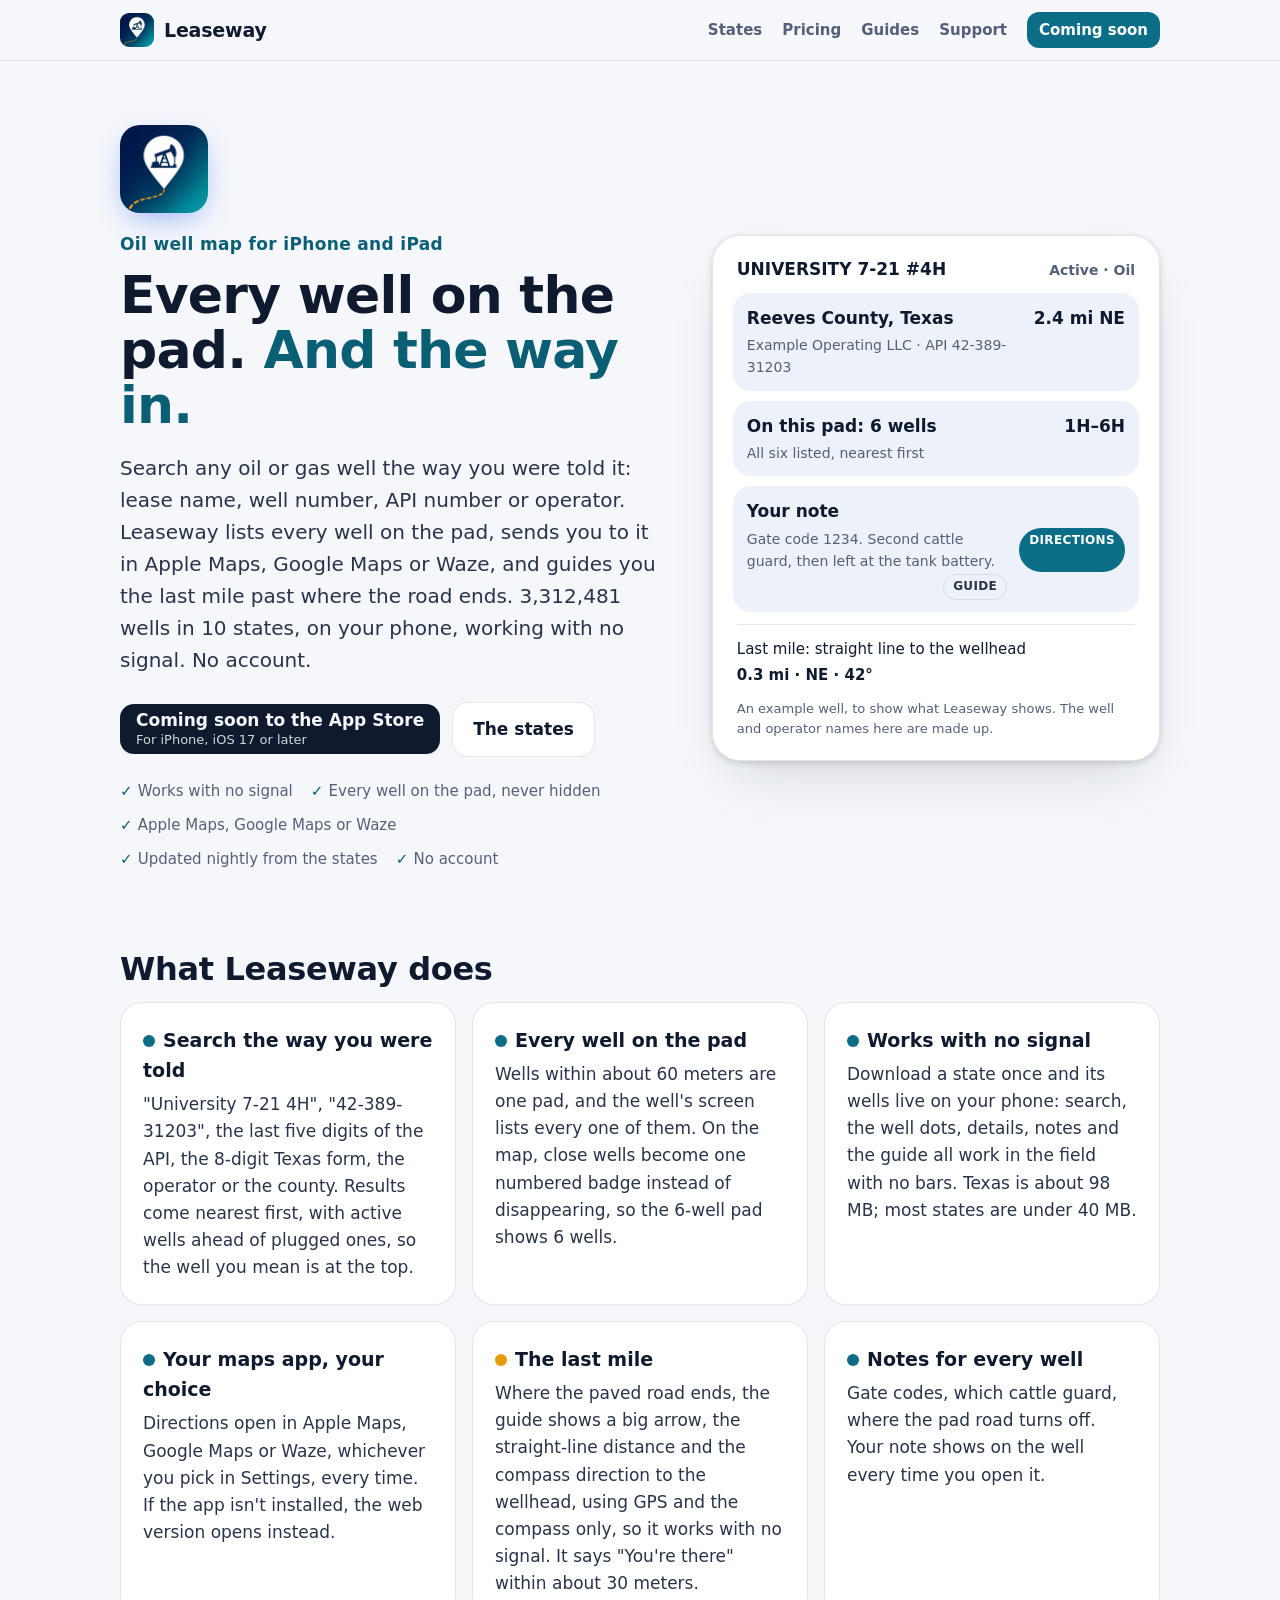
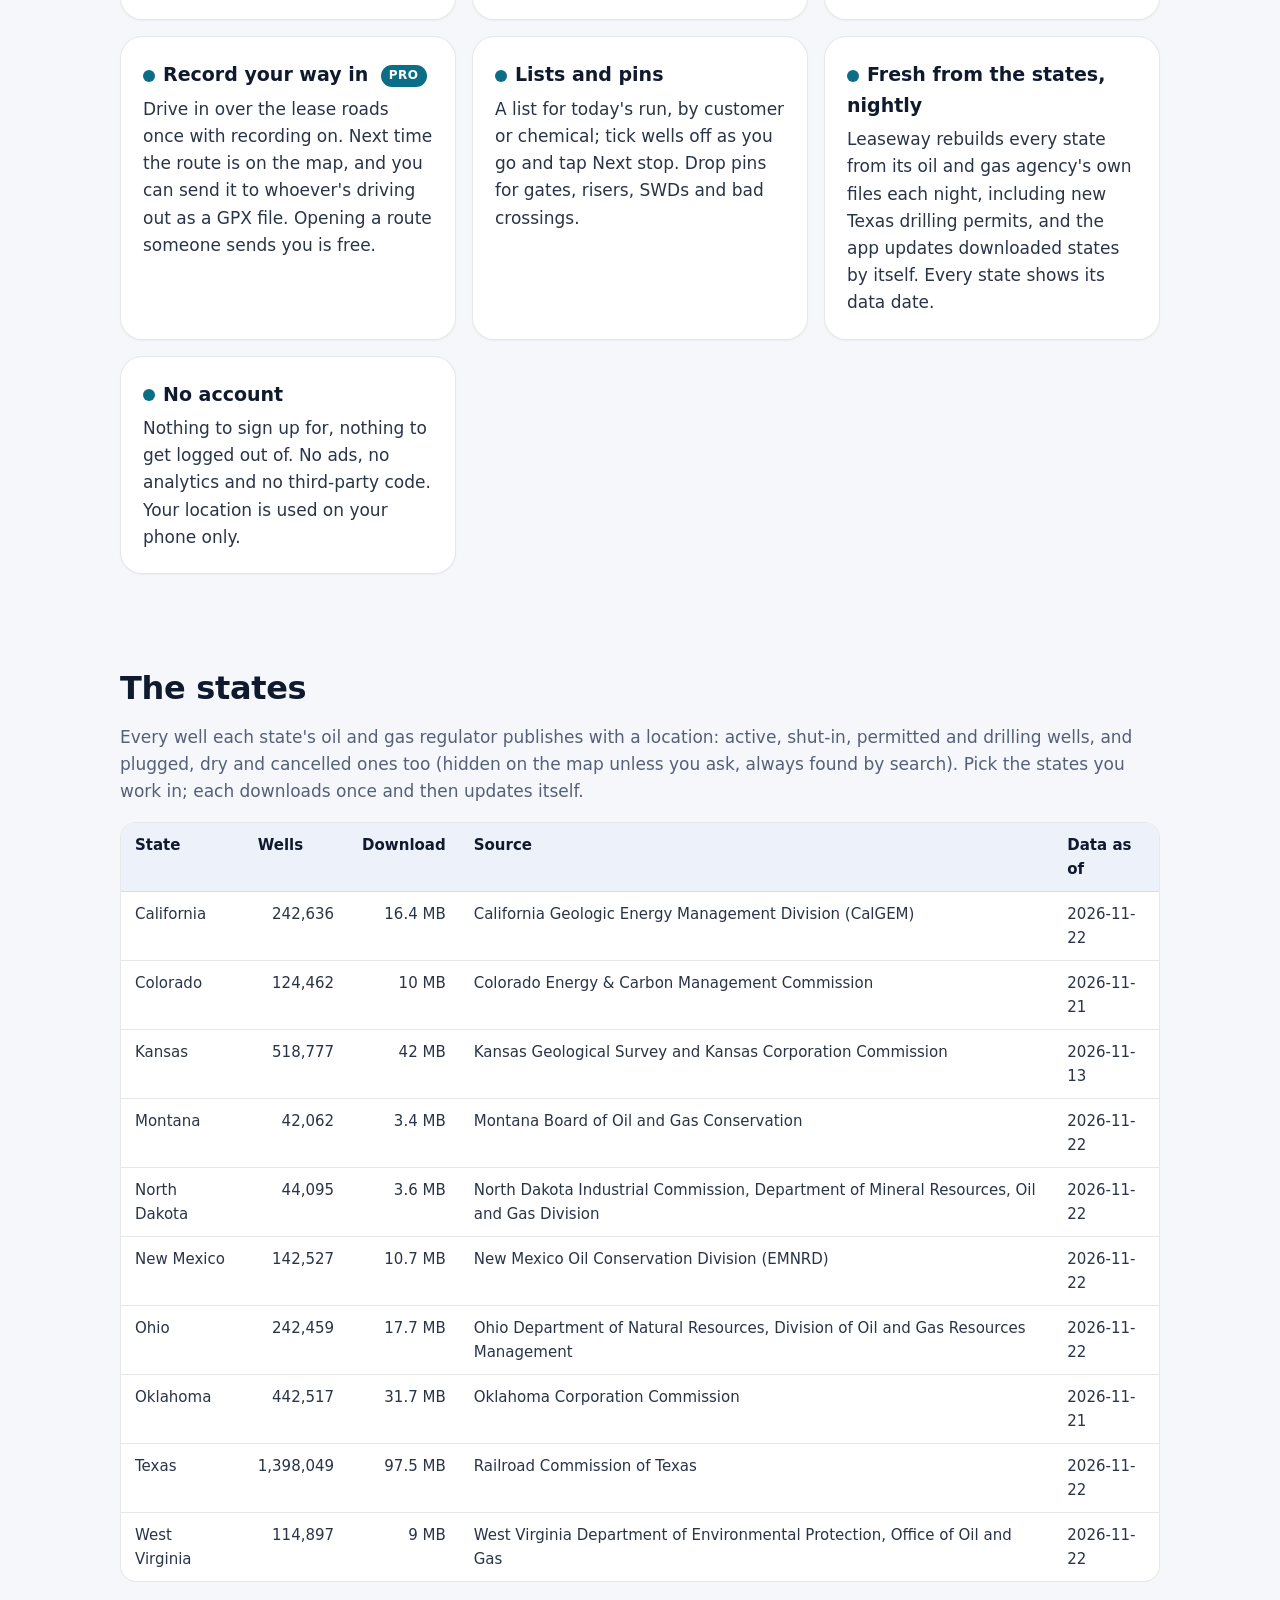
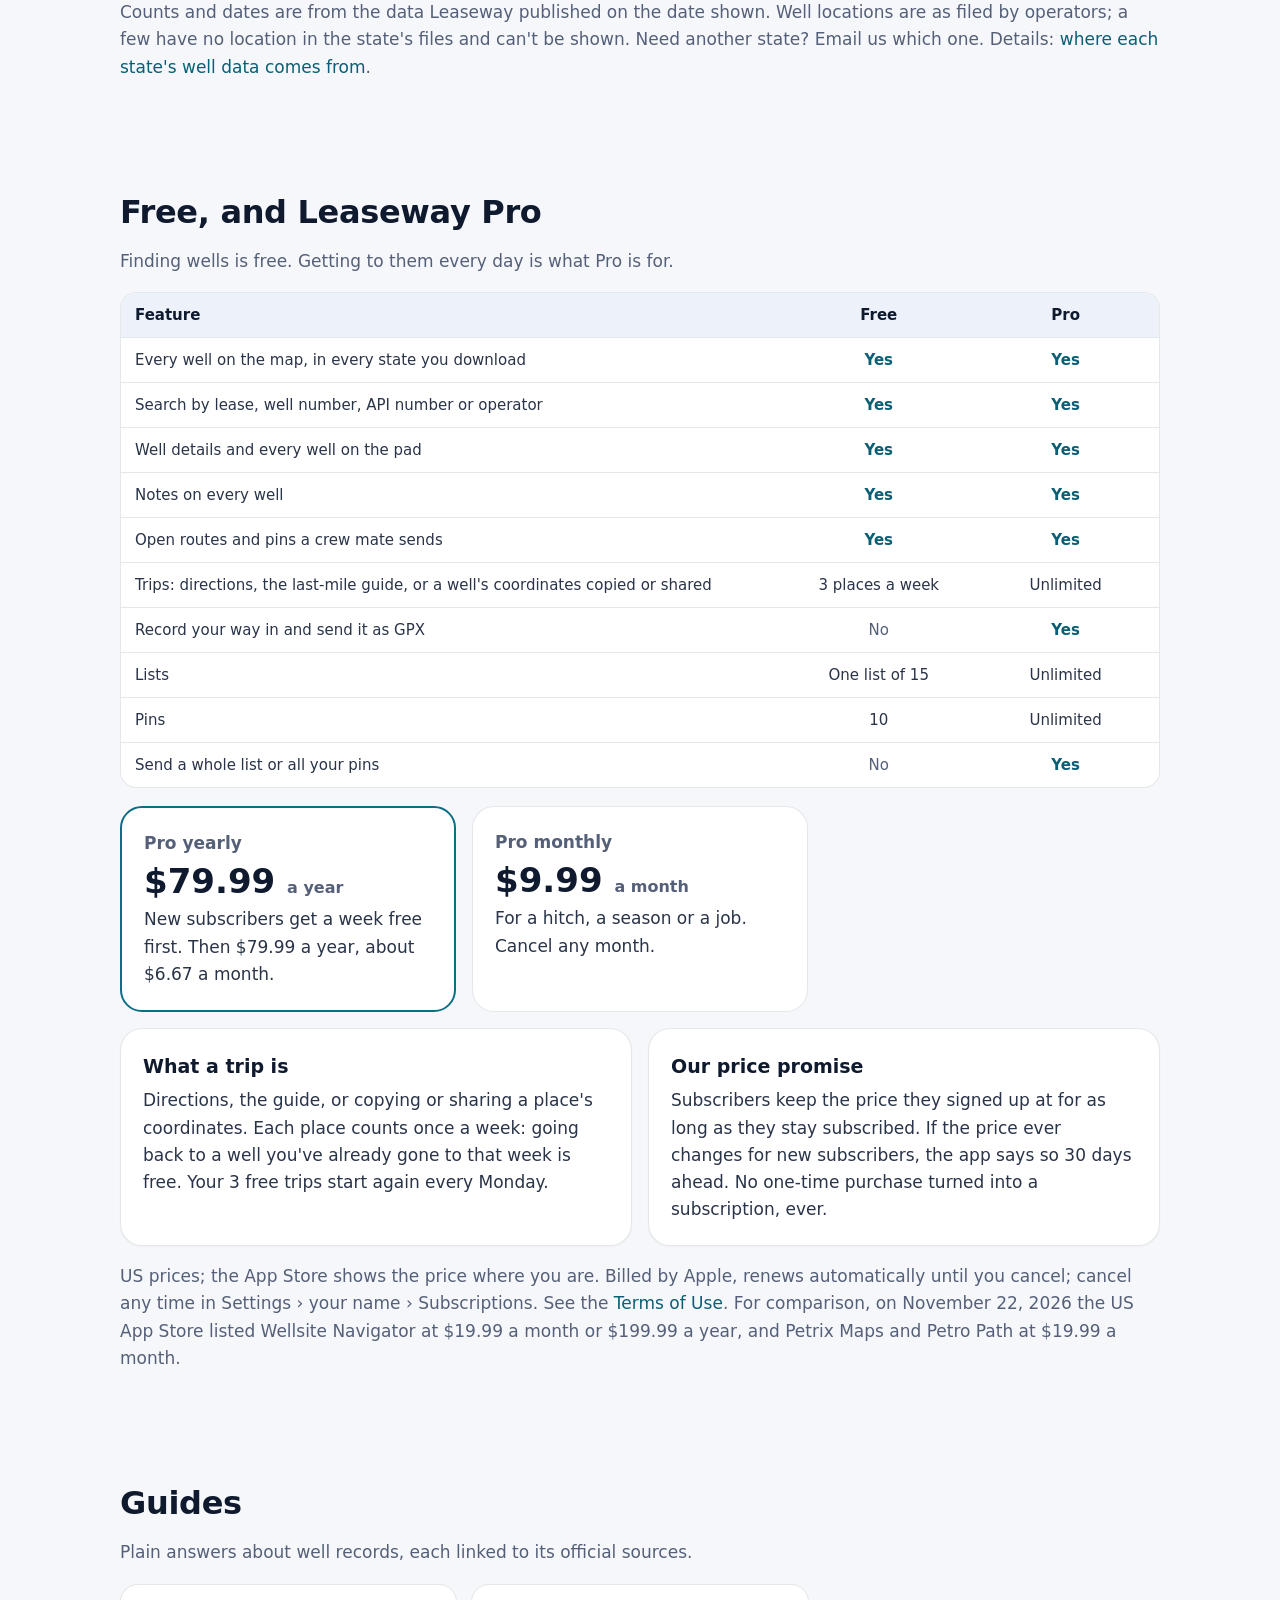
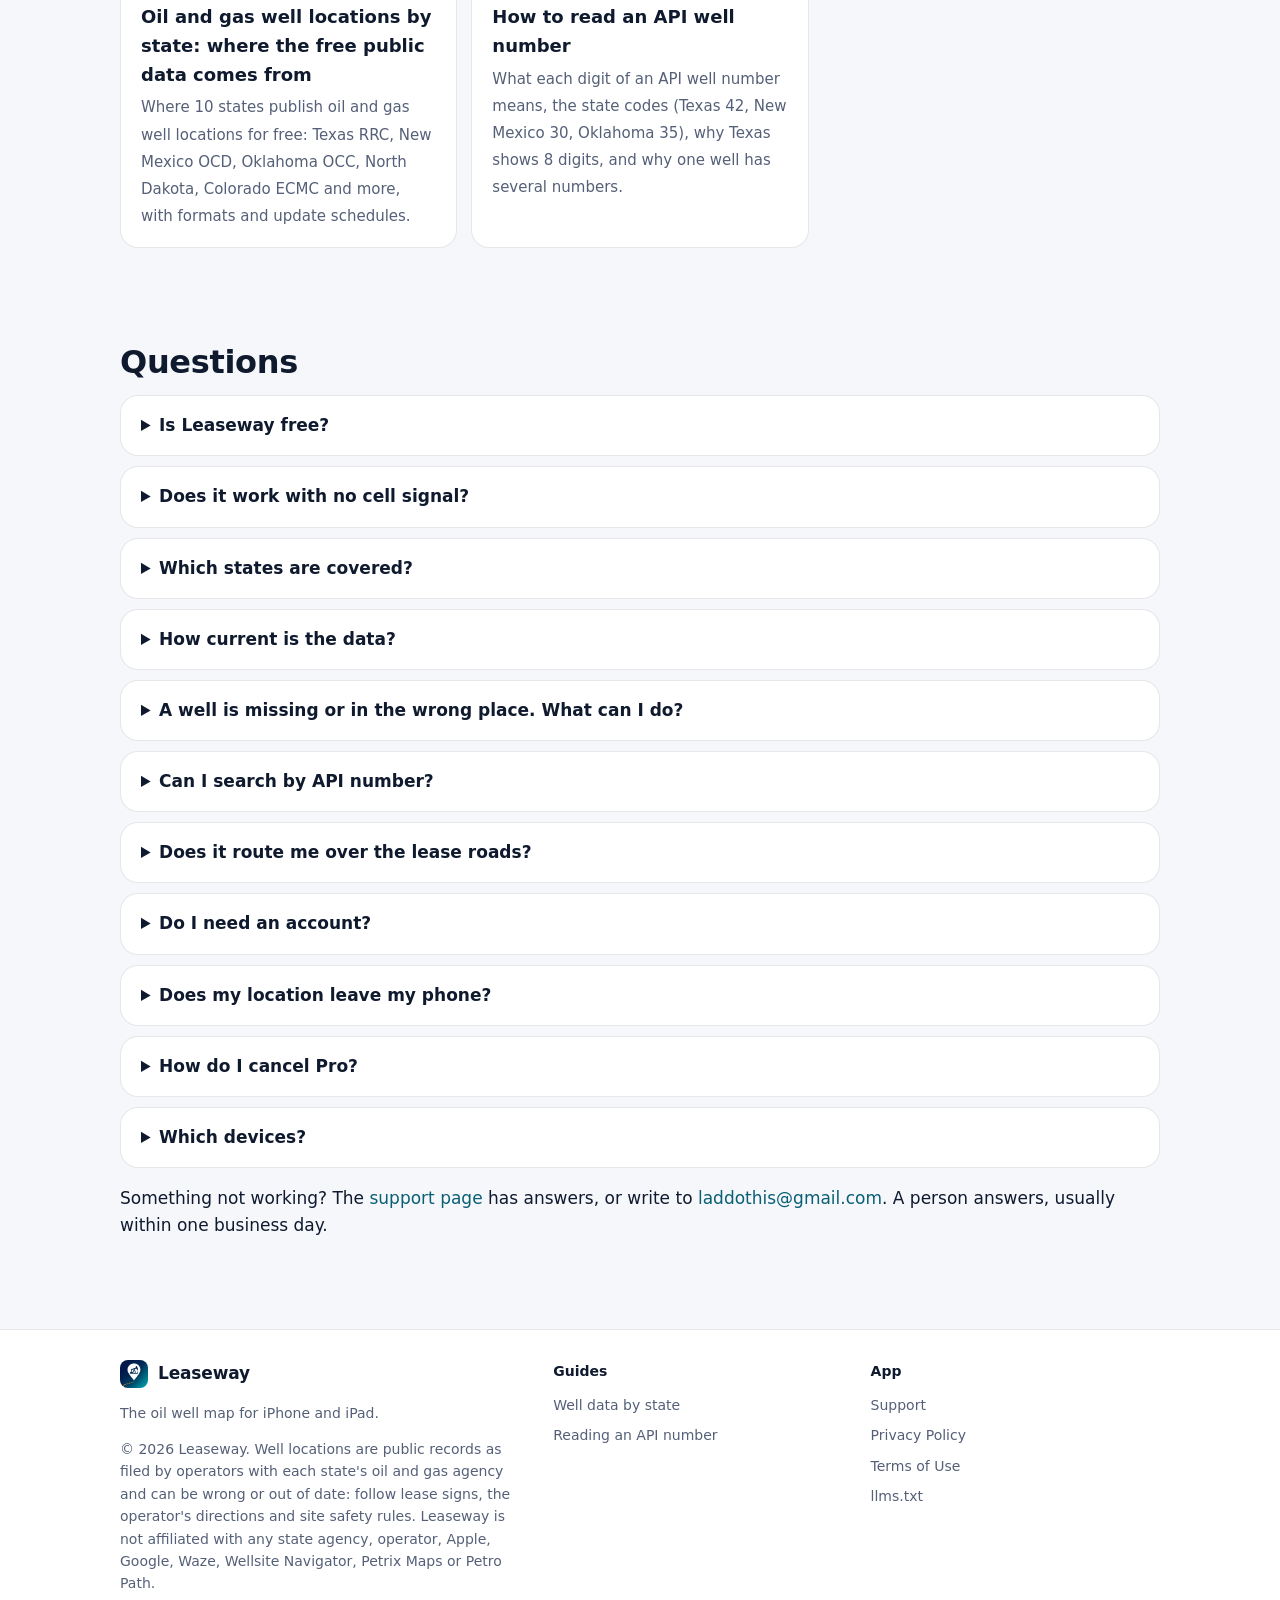
==== index.html @ 4768ac7c "Leaseway site: home, states table, pricing, support, privacy, terms, two sourced guides, search and " ====
<!doctype html>
<html lang="en">
<head>
<meta charset="utf-8">
<meta name="viewport" content="width=device-width, initial-scale=1">
<title>Leaseway: Oil Well Map for iPhone and iPad, Works Offline</title>
<meta name="description" content="Find any oil or gas well by lease name, API number or operator, see every well on the pad, and get there. 3.3 million wells in 10 states, offline. No account.">
<meta name="robots" content="index,follow,max-snippet:-1,max-image-preview:large">
<link rel="canonical" href="https://coderalert0.github.io/leaseway-site/">
<meta name="color-scheme" content="light dark">
<meta name="theme-color" content="#f5f7fb" media="(prefers-color-scheme: light)">
<meta name="theme-color" content="#0b1020" media="(prefers-color-scheme: dark)">
<meta property="og:type" content="website">
<meta property="og:site_name" content="Leaseway">
<meta property="og:title" content="Leaseway: Oil Well Map for iPhone and iPad, Works Offline">
<meta property="og:description" content="Find any oil or gas well by lease name, API number or operator, see every well on the pad, and get there. 3.3 million wells in 10 states, offline. No account.">
<meta property="og:url" content="https://coderalert0.github.io/leaseway-site/">
<meta property="og:image" content="https://coderalert0.github.io/leaseway-site/img/og.png">
<meta property="og:image:width" content="1200">
<meta property="og:image:height" content="630">
<meta property="og:image:alt" content="Leaseway, the oil well map for iPhone and iPad: every well on the pad, and the way in">
<meta name="twitter:card" content="summary_large_image">
<link rel="icon" type="image/png" sizes="32x32" href="favicon-32.png">
<link rel="apple-touch-icon" href="icon.png">
<link rel="stylesheet" href="style.css">
<link rel="alternate" type="text/plain" title="llms.txt" href="llms.txt">
<script type="application/ld+json">{"@context": "https://schema.org", "@type": "WebSite", "name": "Leaseway", "url": "https://coderalert0.github.io/leaseway-site/", "description": "Find any oil or gas well by lease name, API number or operator, see every well on the pad, and get there. 3.3 million wells in 10 states, offline. No account.", "publisher": {"@type": "Organization", "name": "Leaseway", "url": "https://coderalert0.github.io/leaseway-site/", "logo": "https://coderalert0.github.io/leaseway-site/img/icon-512.png"}, "inLanguage": "en-US"}</script>
<script type="application/ld+json">{"@context": "https://schema.org", "@type": "MobileApplication", "name": "Oil Well Map: Leaseway", "alternateName": "Leaseway", "url": "https://coderalert0.github.io/leaseway-site/", "operatingSystem": "iOS 17.0 or later", "applicationCategory": "TravelApplication", "applicationSubCategory": "Navigation", "description": "Leaseway is an oil well map for iPhone and iPad. Oilfield drivers, pumpers, hotshots, water haulers, service crews and landmen search any oil or gas well by lease name, well number, API number or operator, see every well on its pad, and get directions in Apple Maps, Google Maps or Waze, with a last-mile compass guide past where the road ends. Wells come from each state's oil and gas agency (10 states, 3.3 million wells) and are stored on the device, so search and the map work with no signal. No account.", "featureList": ["3,312,481 oil and gas wells in 10 states, from each state's regulator", "Search by lease name, well number, operator or API number (any form)", "Every well on the pad listed", "Works offline once a state is downloaded", "Directions in Apple Maps, Google Maps or Waze", "Last-mile compass guide to the wellhead", "Notes for every well (gate codes, turn-offs)", "Lists for the day's run", "Pins for gates, risers and bad crossings", "Nightly data updates", "Record your way in over lease roads and send it as GPX (Pro)", "Unlimited trips, lists and pins (Pro)"], "inLanguage": "en", "publisher": {"@type": "Organization", "name": "Leaseway", "url": "https://coderalert0.github.io/leaseway-site/", "logo": "https://coderalert0.github.io/leaseway-site/img/icon-512.png"}, "offers": [{"@type": "Offer", "name": "Leaseway (free: map, search, details, 3 trips a week)", "price": "0", "priceCurrency": "USD"}, {"@type": "Offer", "name": "Leaseway Pro, monthly", "price": "9.99", "priceCurrency": "USD"}, {"@type": "Offer", "name": "Leaseway Pro, yearly", "price": "79.99", "priceCurrency": "USD"}], "image": "https://coderalert0.github.io/leaseway-site/img/icon-512.png"}</script>
<script type="application/ld+json">{"@context": "https://schema.org", "@type": "FAQPage", "mainEntity": [{"@type": "Question", "name": "Is Leaseway free?", "acceptedAnswer": {"@type": "Answer", "text": "Yes, to find wells: every well on the map, search by lease, API number or operator, well details, every well on the pad, notes, one list and 10 pins, with no account. The free plan also includes 3 trips a week (directions, the guide, or a well's coordinates copied or shared). Leaseway Pro removes that limit and adds recorded routes, unlimited lists and pins, and sending whole lists, for $9.99 a month or $79.99 a year (a week free for new subscribers), in the US."}}, {"@type": "Question", "name": "Does it work with no cell signal?", "acceptedAnswer": {"@type": "Answer", "text": "Yes, for the wells: once a state is downloaded, search, the well dots, details, notes and the last-mile guide work with no signal, because GPS and the compass don't need one. Apple's street map and satellite imagery behind the dots need a connection unless iOS has them cached from earlier, and turn-by-turn directions are up to your maps app."}}, {"@type": "Question", "name": "Which states are covered?", "acceptedAnswer": {"@type": "Answer", "text": "Texas, New Mexico, Oklahoma, North Dakota, Colorado, Kansas, California, Ohio, Montana and West Virginia: 3,312,481 wells, each from that state's oil and gas regulator. The table above lists each state's source, size and data date."}}, {"@type": "Question", "name": "How current is the data?", "acceptedAnswer": {"@type": "Answer", "text": "Leaseway rebuilds each state from its agency's own files every night and the app updates the states you've downloaded by itself, on Wi-Fi unless you allow cellular. How current that is depends on the state: Texas's map layer is live, its new drilling permits come nightly and its well records twice a week; North Dakota, Colorado and Oklahoma publish daily or nightly files; New Mexico's is a live service. Each state's date is shown in the app."}}, {"@type": "Question", "name": "A well is missing or in the wrong place. What can I do?", "acceptedAnswer": {"@type": "Answer", "text": "Locations come from what operators filed with the state, so a new permit can lag a few days and an old well's location can be off. Use the operator's directions and the lease sign. Then email us the API number and what's wrong: we check it against the state's records, and if our copy is wrong we fix it."}}, {"@type": "Question", "name": "Can I search by API number?", "acceptedAnswer": {"@type": "Answer", "text": "Yes, in any form: 10, 12 or 14 digits, with or without dashes, without the state code (the 8-digit form Texas uses), or just the last five digits. See how to read an API well number."}}, {"@type": "Question", "name": "Does it route me over the lease roads?", "acceptedAnswer": {"@type": "Answer", "text": "Not turn by turn: no public map has every lease road. Your maps app gets you as close as public roads go, then the guide points you to the wellhead in a straight line. With Pro you can record your way in over the lease roads once, follow it next time, and send it to your crew."}}, {"@type": "Question", "name": "Do I need an account?", "acceptedAnswer": {"@type": "Answer", "text": "No. There's nothing to sign up for. Pro is tied to your Apple Account, and Restore Purchases brings it to your other iPhone or iPad."}}, {"@type": "Question", "name": "Does my location leave my phone?", "acceptedAnswer": {"@type": "Answer", "text": "No. Location is used on your phone for distances, the guide and recording routes. Leaseway has no analytics. The only thing the app downloads from our server is the state well files, and the server keeps no access logs. See the privacy policy."}}, {"@type": "Question", "name": "How do I cancel Pro?", "acceptedAnswer": {"@type": "Answer", "text": "Pro is billed by Apple. On your iPhone go to Settings › your name › Subscriptions › Leaseway and cancel at least 24 hours before the current period ends. Your notes, lists, pins and routes stay on your phone."}}, {"@type": "Question", "name": "Which devices?", "acceptedAnswer": {"@type": "Answer", "text": "iPhone and iPad with iOS 17 or later. On iPad, the well panel sits beside the map."}}]}</script>
</head>
<body>
<a class="skip" href="#main">Skip to content</a>
<header class="topbar">
  <div class="topbar-in">
    <a class="brand" href="./"><img src="icon.png" alt="" width="34" height="34"><span>Leaseway</span></a>
    <nav class="nav" aria-label="Site">
      <a class="hide-sm" href="./#states">States</a>
      <a class="hide-sm" href="./#pricing">Pricing</a>
      <a class="hide-sm" href="./#guides">Guides</a>
      <a href="support.html">Support</a>
      <a class="nav-cta" href="./#get">Coming soon</a>
    </nav>
  </div>
</header>
<main id="main">
<section class="hero">
  <div>
    <img class="hero-icon" src="icon.png" alt="Leaseway app icon" width="88" height="88">
    <span class="eyebrow">Oil well map for iPhone and iPad</span>
    <h1>Every well on the pad. <em>And the way in.</em></h1>
    <p class="lead">Search any oil or gas well the way you were told it: lease name, well number, API number or operator. Leaseway lists every well on the pad, sends you to it in Apple Maps, Google Maps or Waze, and guides you the last mile past where the road ends. 3,312,481 wells in 10 states, on your phone, working with no signal. No account.</p>
    <div class="actions" id="get">
      <span class="soon">Coming soon to the App Store<small>For iPhone, iOS 17 or later</small></span>
      <a class="btn btn-ghost" href="#states">The states</a>
    </div>
    <div class="facts"><span>Works with no signal</span><span>Every well on the pad, never hidden</span><span>Apple Maps, Google Maps or Waze</span><span>Updated nightly from the states</span><span>No account</span></div>
  </div>
  <figure class="logcard">
    <p class="day">UNIVERSITY 7-21 #4H <span>Active · Oil</span></p>
    <ol>
      <li><span class="t">Reeves County, Texas</span><span class="m">2.4 mi NE</span><span class="p">Example Operating LLC · API 42-389-31203</span></li>
      <li><span class="t">On this pad: 6 wells</span><span class="m">1H–6H</span><span class="p">All six listed, nearest first</span></li>
      <li><span class="t">Your note</span><span class="m"></span><span class="p">Gate code 1234. Second cattle guard, then left at the tank battery.</span><span class="tag biz">DIRECTIONS</span><span class="tag">GUIDE</span></li>
    </ol>
    <p class="sum"><span>Last mile: straight line to the wellhead</span><strong>0.3 mi · NE · 42°</strong></p>
    <figcaption>An example well, to show what Leaseway shows. The well and operator names here are made up.</figcaption>
  </figure>
</section>

<section class="wrap" id="how">
  <h2>What Leaseway does</h2>
  <div class="grid">
    <div class="card"><h3><span class="dot"></span>Search the way you were told</h3><p>"University 7-21 4H", "42-389-31203", the last five digits of the API, the 8-digit Texas form, the operator or the county. Results come nearest first, with active wells ahead of plugged ones, so the well you mean is at the top.</p></div>
    <div class="card"><h3><span class="dot"></span>Every well on the pad</h3><p>Wells within about 60 meters are one pad, and the well's screen lists every one of them. On the map, close wells become one numbered badge instead of disappearing, so the 6-well pad shows 6 wells.</p></div>
    <div class="card"><h3><span class="dot"></span>Works with no signal</h3><p>Download a state once and its wells live on your phone: search, the well dots, details, notes and the guide all work in the field with no bars. Texas is about 98 MB; most states are under 40 MB.</p></div>
    <div class="card"><h3><span class="dot"></span>Your maps app, your choice</h3><p>Directions open in Apple Maps, Google Maps or Waze, whichever you pick in Settings, every time. If the app isn't installed, the web version opens instead.</p></div>
    <div class="card"><h3><span class="dot amber"></span>The last mile</h3><p>Where the paved road ends, the guide shows a big arrow, the straight-line distance and the compass direction to the wellhead, using GPS and the compass only, so it works with no signal. It says "You're there" within about 30 meters.</p></div>
    <div class="card"><h3><span class="dot"></span>Notes for every well</h3><p>Gate codes, which cattle guard, where the pad road turns off. Your note shows on the well every time you open it.</p></div>
    <div class="card"><h3><span class="dot"></span>Record your way in <span class="pro">PRO</span></h3><p>Drive in over the lease roads once with recording on. Next time the route is on the map, and you can send it to whoever's driving out as a GPX file. Opening a route someone sends you is free.</p></div>
    <div class="card"><h3><span class="dot"></span>Lists and pins</h3><p>A list for today's run, by customer or chemical; tick wells off as you go and tap Next stop. Drop pins for gates, risers, SWDs and bad crossings.</p></div>
    <div class="card"><h3><span class="dot"></span>Fresh from the states, nightly</h3><p>Leaseway rebuilds every state from its oil and gas agency's own files each night, including new Texas drilling permits, and the app updates downloaded states by itself. Every state shows its data date.</p></div>
    <div class="card"><h3><span class="dot"></span>No account</h3><p>Nothing to sign up for, nothing to get logged out of. No ads, no analytics and no third-party code. Your location is used on your phone only.</p></div>
  </div>
</section>

<section class="wrap" id="states">
  <h2>The states</h2>
  <p class="muted">Every well each state's oil and gas regulator publishes with a location: active, shut-in, permitted and drilling wells, and plugged, dry and cancelled ones too (hidden on the map unless you ask, always found by search). Pick the states you work in; each downloads once and then updates itself.</p>
  <div class="table-wrap"><table><thead><tr><th scope="col">State</th><th scope="col">Wells</th><th scope="col">Download</th><th scope="col">Source</th><th scope="col">Data as of</th></tr></thead><tbody><tr><td>California</td><td class="num">242,636</td><td class="num">16.4 MB</td><td>California Geologic Energy Management Division (CalGEM)</td><td>2026-11-22</td></tr><tr><td>Colorado</td><td class="num">124,462</td><td class="num">10 MB</td><td>Colorado Energy &amp; Carbon Management Commission</td><td>2026-11-21</td></tr><tr><td>Kansas</td><td class="num">518,777</td><td class="num">42 MB</td><td>Kansas Geological Survey and Kansas Corporation Commission</td><td>2026-11-13</td></tr><tr><td>Montana</td><td class="num">42,062</td><td class="num">3.4 MB</td><td>Montana Board of Oil and Gas Conservation</td><td>2026-11-22</td></tr><tr><td>North Dakota</td><td class="num">44,095</td><td class="num">3.6 MB</td><td>North Dakota Industrial Commission, Department of Mineral Resources, Oil and Gas Division</td><td>2026-11-22</td></tr><tr><td>New Mexico</td><td class="num">142,527</td><td class="num">10.7 MB</td><td>New Mexico Oil Conservation Division (EMNRD)</td><td>2026-11-22</td></tr><tr><td>Ohio</td><td class="num">242,459</td><td class="num">17.7 MB</td><td>Ohio Department of Natural Resources, Division of Oil and Gas Resources Management</td><td>2026-11-22</td></tr><tr><td>Oklahoma</td><td class="num">442,517</td><td class="num">31.7 MB</td><td>Oklahoma Corporation Commission</td><td>2026-11-21</td></tr><tr><td>Texas</td><td class="num">1,398,049</td><td class="num">97.5 MB</td><td>Railroad Commission of Texas</td><td>2026-11-22</td></tr><tr><td>West Virginia</td><td class="num">114,897</td><td class="num">9 MB</td><td>West Virginia Department of Environmental Protection, Office of Oil and Gas</td><td>2026-11-22</td></tr></tbody></table></div>
  <p class="muted">Counts and dates are from the data Leaseway published on the date shown. Well locations are as filed by operators; a few have no location in the state's files and can't be shown. Need another state? Email us which one. Details: <a href="oil-gas-well-data-by-state.html">where each state's well data comes from</a>.</p>
</section>

<section class="wrap" id="pricing">
  <h2>Free, and Leaseway Pro</h2>
  <p class="muted">Finding wells is free. Getting to them every day is what Pro is for.</p>
  <div class="table-wrap">
    <table class="compare">
      <thead><tr><th scope="col">Feature</th><th scope="col">Free</th><th scope="col">Pro</th></tr></thead>
      <tbody>
        <tr><td>Every well on the map, in every state you download</td><td class="yes">Yes</td><td class="yes">Yes</td></tr>
        <tr><td>Search by lease, well number, API number or operator</td><td class="yes">Yes</td><td class="yes">Yes</td></tr>
        <tr><td>Well details and every well on the pad</td><td class="yes">Yes</td><td class="yes">Yes</td></tr>
        <tr><td>Notes on every well</td><td class="yes">Yes</td><td class="yes">Yes</td></tr>
        <tr><td>Open routes and pins a crew mate sends</td><td class="yes">Yes</td><td class="yes">Yes</td></tr>
        <tr><td>Trips: directions, the last-mile guide, or a well's coordinates copied or shared</td><td>3 places a week</td><td>Unlimited</td></tr>
        <tr><td>Record your way in and send it as GPX</td><td class="no">No</td><td class="yes">Yes</td></tr>
        <tr><td>Lists</td><td>One list of 15</td><td>Unlimited</td></tr>
        <tr><td>Pins</td><td>10</td><td>Unlimited</td></tr>
        <tr><td>Send a whole list or all your pins</td><td class="no">No</td><td class="yes">Yes</td></tr>
      </tbody>
    </table>
  </div>
  <div class="prices">
    <div class="price main"><h3>Pro yearly</h3><p class="amount">$79.99 <span>a year</span></p><p>New subscribers get a week free first. Then $79.99 a year, about $6.67 a month.</p></div>
    <div class="price"><h3>Pro monthly</h3><p class="amount">$9.99 <span>a month</span></p><p>For a hitch, a season or a job. Cancel any month.</p></div>
  </div>
  <div class="two">
    <div class="card"><h3>What a trip is</h3><p>Directions, the guide, or copying or sharing a place's coordinates. Each place counts once a week: going back to a well you've already gone to that week is free. Your 3 free trips start again every Monday.</p></div>
    <div class="card"><h3>Our price promise</h3><p>Subscribers keep the price they signed up at for as long as they stay subscribed. If the price ever changes for new subscribers, the app says so 30 days ahead. No one-time purchase turned into a subscription, ever.</p></div>
  </div>
  <p class="muted">US prices; the App Store shows the price where you are. Billed by Apple, renews automatically until you cancel; cancel any time in Settings › your name › Subscriptions. See the <a href="terms.html">Terms of Use</a>. For comparison, on November 22, 2026 the US App Store listed Wellsite Navigator at $19.99 a month or $199.99 a year, and Petrix Maps and Petro Path at $19.99 a month.</p>
</section>

<section class="wrap" id="guides">
  <h2>Guides</h2>
  <p class="muted">Plain answers about well records, each linked to its official sources.</p>
  <ul class="guides"><li><a href="oil-gas-well-data-by-state.html"><strong>Oil and gas well locations by state: where the free public data comes from</strong><span>Where 10 states publish oil and gas well locations for free: Texas RRC, New Mexico OCD, Oklahoma OCC, North Dakota, Colorado ECMC and more, with formats and update schedules.</span></a></li><li><a href="how-to-read-an-api-well-number.html"><strong>How to read an API well number</strong><span>What each digit of an API well number means, the state codes (Texas 42, New Mexico 30, Oklahoma 35), why Texas shows 8 digits, and why one well has several numbers.</span></a></li></ul>
</section>

<section class="wrap" id="faq">
  <h2>Questions</h2>
  <details><summary>Is Leaseway free?</summary><p>Yes, to find wells: every well on the map, search by lease, API number or operator, well details, every well on the pad, notes, one list and 10 pins, with no account. The free plan also includes 3 trips a week (directions, the guide, or a well's coordinates copied or shared). Leaseway Pro removes that limit and adds recorded routes, unlimited lists and pins, and sending whole lists, for $9.99 a month or $79.99 a year (a week free for new subscribers), in the US.</p></details>
  <details><summary>Does it work with no cell signal?</summary><p>Yes, for the wells: once a state is downloaded, search, the well dots, details, notes and the last-mile guide work with no signal, because GPS and the compass don't need one. Apple's street map and satellite imagery behind the dots need a connection unless iOS has them cached from earlier, and turn-by-turn directions are up to your maps app.</p></details>
  <details><summary>Which states are covered?</summary><p>Texas, New Mexico, Oklahoma, North Dakota, Colorado, Kansas, California, Ohio, Montana and West Virginia: 3,312,481 wells, each from that state's oil and gas regulator. The table above lists each state's source, size and data date.</p></details>
  <details><summary>How current is the data?</summary><p>Leaseway rebuilds each state from its agency's own files every night and the app updates the states you've downloaded by itself, on Wi-Fi unless you allow cellular. How current that is depends on the state: Texas's map layer is live, its new drilling permits come nightly and its well records twice a week; North Dakota, Colorado and Oklahoma publish daily or nightly files; New Mexico's is a live service. Each state's date is shown in the app.</p></details>
  <details><summary>A well is missing or in the wrong place. What can I do?</summary><p>Locations come from what operators filed with the state, so a new permit can lag a few days and an old well's location can be off. Use the operator's directions and the lease sign. Then email us the API number and what's wrong: we check it against the state's records, and if our copy is wrong we fix it.</p></details>
  <details><summary>Can I search by API number?</summary><p>Yes, in any form: 10, 12 or 14 digits, with or without dashes, without the state code (the 8-digit form Texas uses), or just the last five digits. See <a href="how-to-read-an-api-well-number.html">how to read an API well number</a>.</p></details>
  <details><summary>Does it route me over the lease roads?</summary><p>Not turn by turn: no public map has every lease road. Your maps app gets you as close as public roads go, then the guide points you to the wellhead in a straight line. With Pro you can record your way in over the lease roads once, follow it next time, and send it to your crew.</p></details>
  <details><summary>Do I need an account?</summary><p>No. There's nothing to sign up for. Pro is tied to your Apple Account, and Restore Purchases brings it to your other iPhone or iPad.</p></details>
  <details><summary>Does my location leave my phone?</summary><p>No. Location is used on your phone for distances, the guide and recording routes. Leaseway has no analytics. The only thing the app downloads from our server is the state well files, and the server keeps no access logs. See the <a href="privacy.html">privacy policy</a>.</p></details>
  <details><summary>How do I cancel Pro?</summary><p>Pro is billed by Apple. On your iPhone go to Settings › your name › Subscriptions › Leaseway and cancel at least 24 hours before the current period ends. Your notes, lists, pins and routes stay on your phone.</p></details>
  <details><summary>Which devices?</summary><p>iPhone and iPad with iOS 17 or later. On iPad, the well panel sits beside the map.</p></details>
  <p>Something not working? The <a href="support.html">support page</a> has answers, or write to <span class="email">laddothis at gmail dot com</span>. A person answers, usually within one business day.</p>
</section>

</main>
<footer>
  <div class="in">
    <div class="foot-about">
      <a class="brand" href="./"><img src="icon.png" alt="" width="28" height="28"><span>Leaseway</span></a>
      <p>The oil well map for iPhone and iPad.</p>
      <p>© 2026 Leaseway. Well locations are public records as filed by operators with each state's oil and gas agency and can be wrong or out of date: follow lease signs, the operator's directions and site safety rules. Leaseway is not affiliated with any state agency, operator, Apple, Google, Waze, Wellsite Navigator, Petrix Maps or Petro Path.</p>
    </div>
    <nav aria-label="Guides"><p class="foot-title">Guides</p><a href="oil-gas-well-data-by-state.html">Well data by state</a><a href="how-to-read-an-api-well-number.html">Reading an API number</a></nav>
    <nav aria-label="App"><p class="foot-title">App</p><a href="support.html">Support</a><a href="privacy.html">Privacy Policy</a><a href="terms.html">Terms of Use</a><a href="llms.txt">llms.txt</a></nav>
  </div>
</footer>
<script src="site.js"></script>
</body>
</html>
---- style.css ----
/* Leaseway's site: cool paper, the icon's navy-to-teal (#0B6E86) and the route's amber, in light and dark. Layout from
   Milebird's and Mapsheet's sites. Colors live in the tokens below; dark mode only redefines the tokens. */
:root { color-scheme:light dark;
        --bg:#f5f7fb; --surface:#ffffff; --raised:#edf1f9; --line:rgba(16,24,40,.10); --text:#0f1a2e; --body:#2a3448;
        --muted:#556078; --accent:#0b6e86; --on-accent:#ffffff; --ink:#0a5f75; --amber:#e89a0c; --amber-ink:#7a4a00;
        --amber-bg:#fff6df; --amber-line:rgba(232,154,12,.45); --answer-bg:#e6f4f6; --answer-line:rgba(11,110,134,.25);
        --topbar:rgba(245,247,251,.9); --shadow:rgba(16,24,40,.16); --radius:22px; }
@media (prefers-color-scheme: dark) {
  :root { --bg:#0b1020; --surface:#131a2d; --raised:#1a2338; --line:rgba(255,255,255,.11); --text:#eef2fb; --body:#c9d2e6;
          --muted:#9aa6c0; --accent:#3cc4c0; --on-accent:#041a20; --ink:#7fdad6; --amber:#f2b23a; --amber-ink:#f5c463;
          --amber-bg:#262012; --amber-line:rgba(242,178,58,.38); --answer-bg:#0f2a30; --answer-line:rgba(127,218,214,.3);
          --topbar:rgba(11,16,32,.88); --shadow:rgba(0,0,0,.5); }
}
* { box-sizing:border-box; }
html { scroll-behavior:smooth; }
@media (prefers-reduced-motion: reduce) { html { scroll-behavior:auto; } }
body { margin:0; background:var(--bg); color:var(--text); font:17px/1.6 -apple-system, BlinkMacSystemFont, "SF Pro Text", "Segoe UI", system-ui, sans-serif; }
img { max-width:100%; height:auto; }
a { color:var(--ink); text-decoration:none; }
a:hover { text-decoration:underline; }
a:focus-visible, summary:focus-visible, button:focus-visible { outline:3px solid var(--accent); outline-offset:3px; border-radius:6px; }
.skip { position:absolute; left:-999px; } .skip:focus { left:16px; top:12px; z-index:10; background:var(--accent); color:var(--on-accent); padding:8px 12px; border-radius:10px; }
.topbar { position:sticky; top:0; z-index:5; background:var(--topbar); backdrop-filter:blur(14px); -webkit-backdrop-filter:blur(14px); border-bottom:1px solid var(--line); }
.topbar-in { max-width:1080px; margin:0 auto; padding:12px 20px; display:flex; align-items:center; justify-content:space-between; gap:16px; }
.brand { display:flex; flex-shrink:0; align-items:center; gap:10px; color:var(--text); font-weight:800; font-size:19px; letter-spacing:-.01em; }
.brand:hover { text-decoration:none; }
.brand img { width:34px; height:34px; border-radius:9px; }
.nav { display:flex; gap:20px; flex-wrap:wrap; align-items:center; justify-content:flex-end; } .nav a { color:var(--muted); font-weight:600; font-size:15px; } .nav a[aria-current] { color:var(--text); }
.nav-cta { background:var(--accent); color:var(--on-accent) !important; padding:6px 12px; border-radius:12px; }
.nav-cta:hover { text-decoration:none; filter:brightness(1.05); }
.hero { max-width:1080px; margin:0 auto; padding:64px 20px 32px; display:grid; grid-template-columns:1.1fr .9fr; gap:44px; align-items:center; }
.eyebrow { color:var(--ink); font-weight:700; letter-spacing:.02em; }
.hero-icon { display:block; width:88px; height:88px; border-radius:20px; margin:0 0 18px; box-shadow:0 10px 30px -8px rgba(21,80,230,.45); }
h1 { font:800 52px/1.06 ui-rounded, -apple-system, system-ui, sans-serif; margin:10px 0 18px; letter-spacing:-.015em; }
h1 em { font-style:normal; color:var(--ink); }
h2 { font:800 32px/1.15 ui-rounded, -apple-system, system-ui, sans-serif; margin:0 0 14px; letter-spacing:-.01em; }
h3 { font-size:19px; margin:0 0 6px; }
.lead { font-size:20px; color:var(--body); margin:0 0 26px; }
.actions { display:flex; gap:12px; flex-wrap:wrap; align-items:center; }
.btn { display:inline-flex; align-items:center; gap:8px; padding:13px 20px; border-radius:16px; font-weight:700; }
.btn-primary { background:var(--accent); color:var(--on-accent); } .btn-ghost { background:var(--surface); color:var(--text); border:1px solid var(--line); }
.btn:hover { text-decoration:none; filter:brightness(1.04); }
.badge { display:inline-flex; align-items:center; } .badge img { display:block; height:50px; width:auto; }
.soon { display:inline-flex; flex-direction:column; justify-content:center; min-height:50px; padding:6px 16px; border-radius:14px; background:var(--text); color:var(--bg); font-weight:700; line-height:1.25; }
.soon small { font-weight:500; font-size:13px; opacity:.85; }
.facts { display:flex; gap:10px 18px; flex-wrap:wrap; margin-top:22px; color:var(--muted); font-size:15px; }
.facts span::before { content:"✓ "; color:var(--ink); font-weight:800; }
.pro { display:inline-block; margin-left:6px; padding:1px 8px; border-radius:99px; background:var(--accent); color:var(--on-accent); font-size:12px; font-weight:800; letter-spacing:.04em; vertical-align:middle; }

/* The example log in the hero: real HTML text, not a picture. */
.logcard { margin:0; background:var(--surface); border:1px solid var(--line); border-radius:28px; padding:20px; box-shadow:0 2px 6px var(--shadow), 0 26px 60px -20px var(--shadow); }
.logcard .day { display:flex; justify-content:space-between; align-items:baseline; font-weight:800; margin:0 4px 10px; }
.logcard .day span { color:var(--muted); font-weight:600; font-size:14px; }
.logcard ol { list-style:none; margin:0; padding:0; display:grid; gap:10px; }
.logcard li { background:var(--raised); border-radius:18px; padding:12px 14px; display:grid; grid-template-columns:1fr auto; gap:2px 12px; }
.logcard .t { font-weight:700; font-variant-numeric:tabular-nums; }
.logcard .m { font-weight:800; font-variant-numeric:tabular-nums; text-align:right; }
.logcard .p { color:var(--muted); font-size:14px; }
.logcard .tag { justify-self:end; font-size:12px; font-weight:800; letter-spacing:.03em; padding:2px 9px; border-radius:99px; border:1px solid var(--line); color:var(--body); }
.logcard .tag.biz { background:var(--accent); color:var(--on-accent); border-color:transparent; }
.logcard .choose { grid-column:1 / -1; display:flex; gap:8px; margin-top:6px; }
.logcard .choose span { flex:1; text-align:center; font-size:14px; font-weight:700; padding:6px 0; border-radius:12px; background:var(--surface); border:1px solid var(--line); color:var(--text); }
.logcard .irs { margin:12px 4px 0; font:13px/1.5 ui-monospace, "SF Mono", Menlo, monospace; color:var(--body); }
.logcard figcaption { margin:12px 4px 0; color:var(--muted); font-size:13px; }
.logcard .sum { display:flex; flex-wrap:wrap; gap:2px 12px; justify-content:space-between; margin:12px 4px 0; padding-top:12px; border-top:1px solid var(--line); font-size:15px; }
.logcard .sum strong { font-variant-numeric:tabular-nums; }

.wrap { max-width:1080px; margin:0 auto; padding:48px 20px; }
.grid { display:grid; grid-template-columns:repeat(3, 1fr); gap:16px; }
.card { background:var(--surface); border:1px solid var(--line); border-radius:var(--radius); padding:22px; box-shadow:0 1px 2px rgba(16,24,40,.04); }
.card p { color:var(--body); margin:0; }
.card p + p { margin-top:10px; }
.dot { display:inline-block; width:12px; height:12px; border-radius:50%; margin-right:8px; vertical-align:middle; background:var(--accent); }
.dot.amber { background:var(--amber); }
.steps { list-style:none; counter-reset:step; padding:0; margin:18px 0 0; display:grid; gap:12px; }
.steps li { counter-increment:step; position:relative; background:var(--surface); border:1px solid var(--line); border-radius:18px; padding:16px 20px 16px 64px; color:var(--body); }
.steps li::before { content:counter(step); position:absolute; left:18px; top:15px; width:30px; height:30px; border-radius:50%; background:var(--accent); color:var(--on-accent); font-weight:800; display:grid; place-items:center; font-size:15px; }
.steps strong { color:var(--text); }
.two { display:grid; grid-template-columns:1fr 1fr; gap:16px; margin-top:16px; }
.list-tight { margin:8px 0 0; padding-left:20px; color:var(--body); } .list-tight li { margin:4px 0; }
.shots { display:grid; grid-template-columns:repeat(3, 1fr); gap:22px; }
.shots figure { margin:0; } .shots img { width:100%; border-radius:30px; box-shadow:0 18px 44px var(--shadow); }
.shots figcaption { color:var(--muted); font-size:15px; margin-top:14px; } .shots figcaption strong { color:var(--text); display:block; }
.honest { background:var(--amber-bg); border:1px solid var(--amber-line); }
.honest h2, .honest h3 { color:var(--text); } .honest p { color:var(--body); }
.prices { display:grid; grid-template-columns:repeat(3, 1fr); gap:16px; margin-top:18px; }
.price { background:var(--surface); border:1px solid var(--line); border-radius:var(--radius); padding:22px; }
.price.main { border:2px solid var(--accent); }
.price h3 { margin:0; font-size:17px; color:var(--muted); }
.price .amount { font:800 34px/1.1 ui-rounded, -apple-system, system-ui, sans-serif; color:var(--text); margin:6px 0; }
.price .amount span { font-size:16px; font-weight:600; color:var(--muted); }
.price p { margin:0; color:var(--body); }
.table-wrap { overflow-x:auto; margin:16px 0; border:1px solid var(--line); border-radius:16px; background:var(--surface); }
table { border-collapse:collapse; width:100%; font-size:15px; } th, td { text-align:left; padding:10px 14px; border-bottom:1px solid var(--line); vertical-align:top; }
th { background:var(--raised); color:var(--text); } tr:last-child td { border-bottom:0; } td { color:var(--body); }
.compare td:not(:first-child), .compare th:not(:first-child) { text-align:center; width:18%; }
.yes { color:var(--ink); font-weight:800; } .no { color:var(--muted); }
details { background:var(--surface); border:1px solid var(--line); border-radius:18px; padding:16px 20px; margin:10px 0; }
summary { cursor:pointer; font-weight:700; } details p { color:var(--body); margin:10px 0 0; }
.contact { display:flex; gap:16px; align-items:flex-start; margin-top:20px; }
.doc { max-width:760px; margin:0 auto; padding:48px 20px 72px; } .doc p, .doc li { color:var(--body); } .doc h2 { font-size:24px; margin-top:34px; }
.doc li { margin:6px 0; }
section[id], h2[id] { scroll-margin-top:80px; }
.muted { color:var(--muted); }
.guides { list-style:none; padding:0; margin:18px 0 0; display:grid; grid-template-columns:repeat(3, 1fr); gap:14px; }
.guides a { display:block; height:100%; background:var(--surface); border:1px solid var(--line); border-radius:18px; padding:18px 20px; color:var(--text); }
.guides a:hover { text-decoration:none; border-color:var(--accent); box-shadow:0 6px 18px rgba(16,24,40,.08); }
.guides strong { display:block; font-size:18px; margin-bottom:4px; } .guides span { color:var(--muted); font-size:15px; }
.guide { max-width:780px; margin:0 auto; padding:36px 20px 64px; }
.guide h1 { font-size:44px; }
.guide h2 { font-size:26px; margin-top:38px; } .guide h3 { margin-top:22px; }
.guide p, .guide li { color:var(--body); } .guide li { margin:6px 0; } .guide strong { color:var(--text); }
.guide code { background:var(--raised); padding:1px 6px; border-radius:6px; font-size:.9em; }
.crumbs { font-size:14px; color:var(--muted); } .crumbs a { color:var(--muted); }
.updated { color:var(--muted); font-size:14px; margin-top:-6px; }
.answer { background:var(--answer-bg); border:1px solid var(--answer-line); border-radius:var(--radius); padding:20px 22px; margin:22px 0; }
.answer h2 { font-size:15px; text-transform:uppercase; letter-spacing:.06em; color:var(--ink); margin:0 0 6px; } .answer p { margin:0; color:var(--text); font-size:18px; }
.toc { background:var(--surface); border:1px solid var(--line); border-radius:18px; padding:14px 20px; } .toc ul { margin:6px 0 0; padding-left:18px; }
.app-cta { display:flex; gap:18px; align-items:center; justify-content:space-between; flex-wrap:wrap; background:var(--surface); border:1px solid var(--line); border-radius:var(--radius); padding:20px 22px; margin:40px 0 0; }
.app-cta h2 { margin:0 0 4px; font-size:22px; } .app-cta p { margin:0; color:var(--body); }
.sources ul, .related ul { padding-left:18px; }
.sources li { overflow-wrap:anywhere; }
footer { border-top:1px solid var(--line); margin-top:24px; background:var(--surface); }
footer .in { max-width:1080px; margin:0 auto; padding:30px 20px 44px; display:grid; grid-template-columns:1.4fr 1fr 1fr; gap:28px; color:var(--muted); font-size:14px; }
footer .brand { font-size:17px; } footer .brand img { width:28px; height:28px; border-radius:8px; }
footer nav { display:flex; flex-direction:column; gap:8px; } footer nav a { color:var(--muted); }
.foot-title { color:var(--text); font-weight:700; margin:0 0 4px; font-size:14px; }
@media (max-width:860px) {
  .hero { grid-template-columns:1fr; padding-top:40px; } h1 { font-size:40px; }
  .grid, .shots, .prices, .guides { grid-template-columns:1fr 1fr; }
  footer .in { grid-template-columns:1fr 1fr; } .foot-about { grid-column:1 / -1; }
}
@media (max-width:560px) {
  .topbar-in { padding:10px 16px; } .wrap, .hero, .doc, .guide { padding-left:16px; padding-right:16px; }
  .grid, .shots, .guides, .prices, .two { grid-template-columns:1fr; }
  .nav { gap:14px; } .nav a.hide-sm { display:none; }
  h1 { font-size:36px; } h2 { font-size:27px; } .guide h1 { font-size:32px; } .lead { font-size:18px; }
  .steps li { padding-left:58px; } .steps li::before { left:14px; }
  footer .in { grid-template-columns:1fr; }
}

td.num { text-align:right; font-variant-numeric:tabular-nums; white-space:nowrap; }
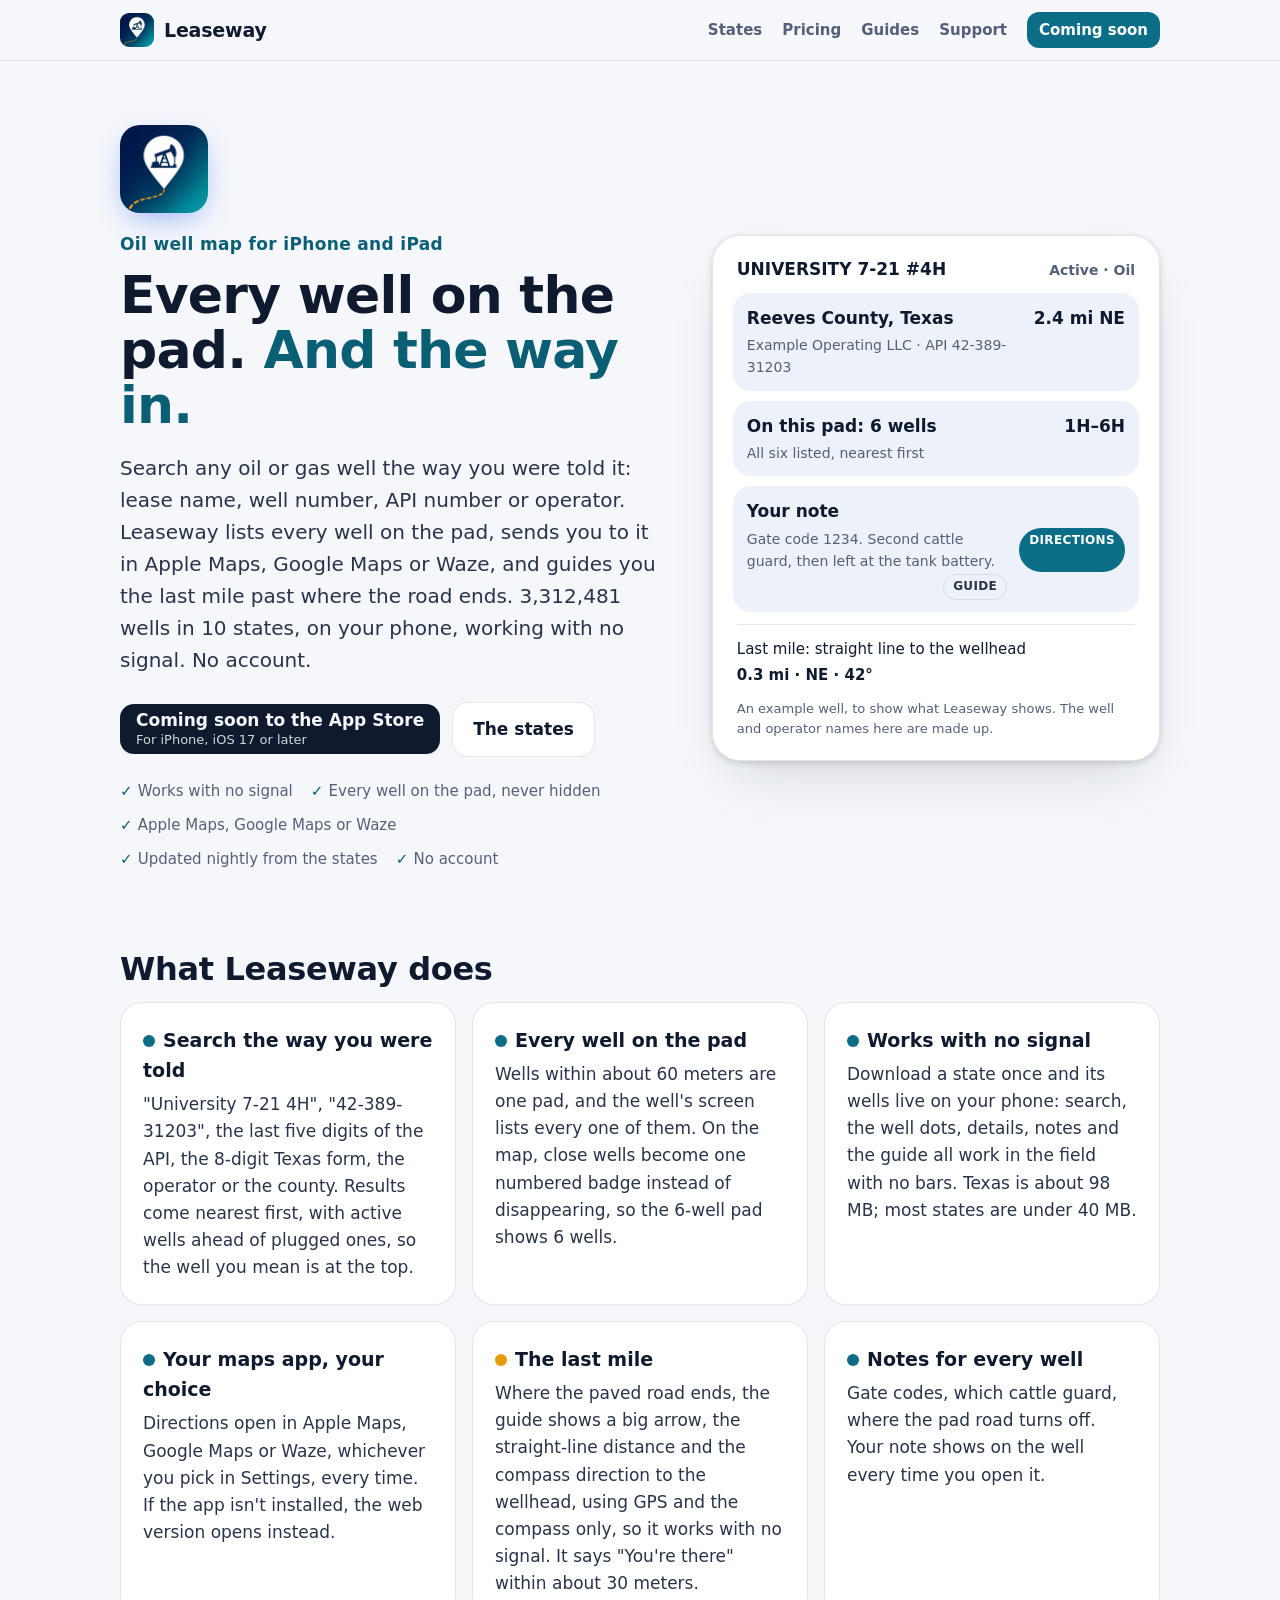
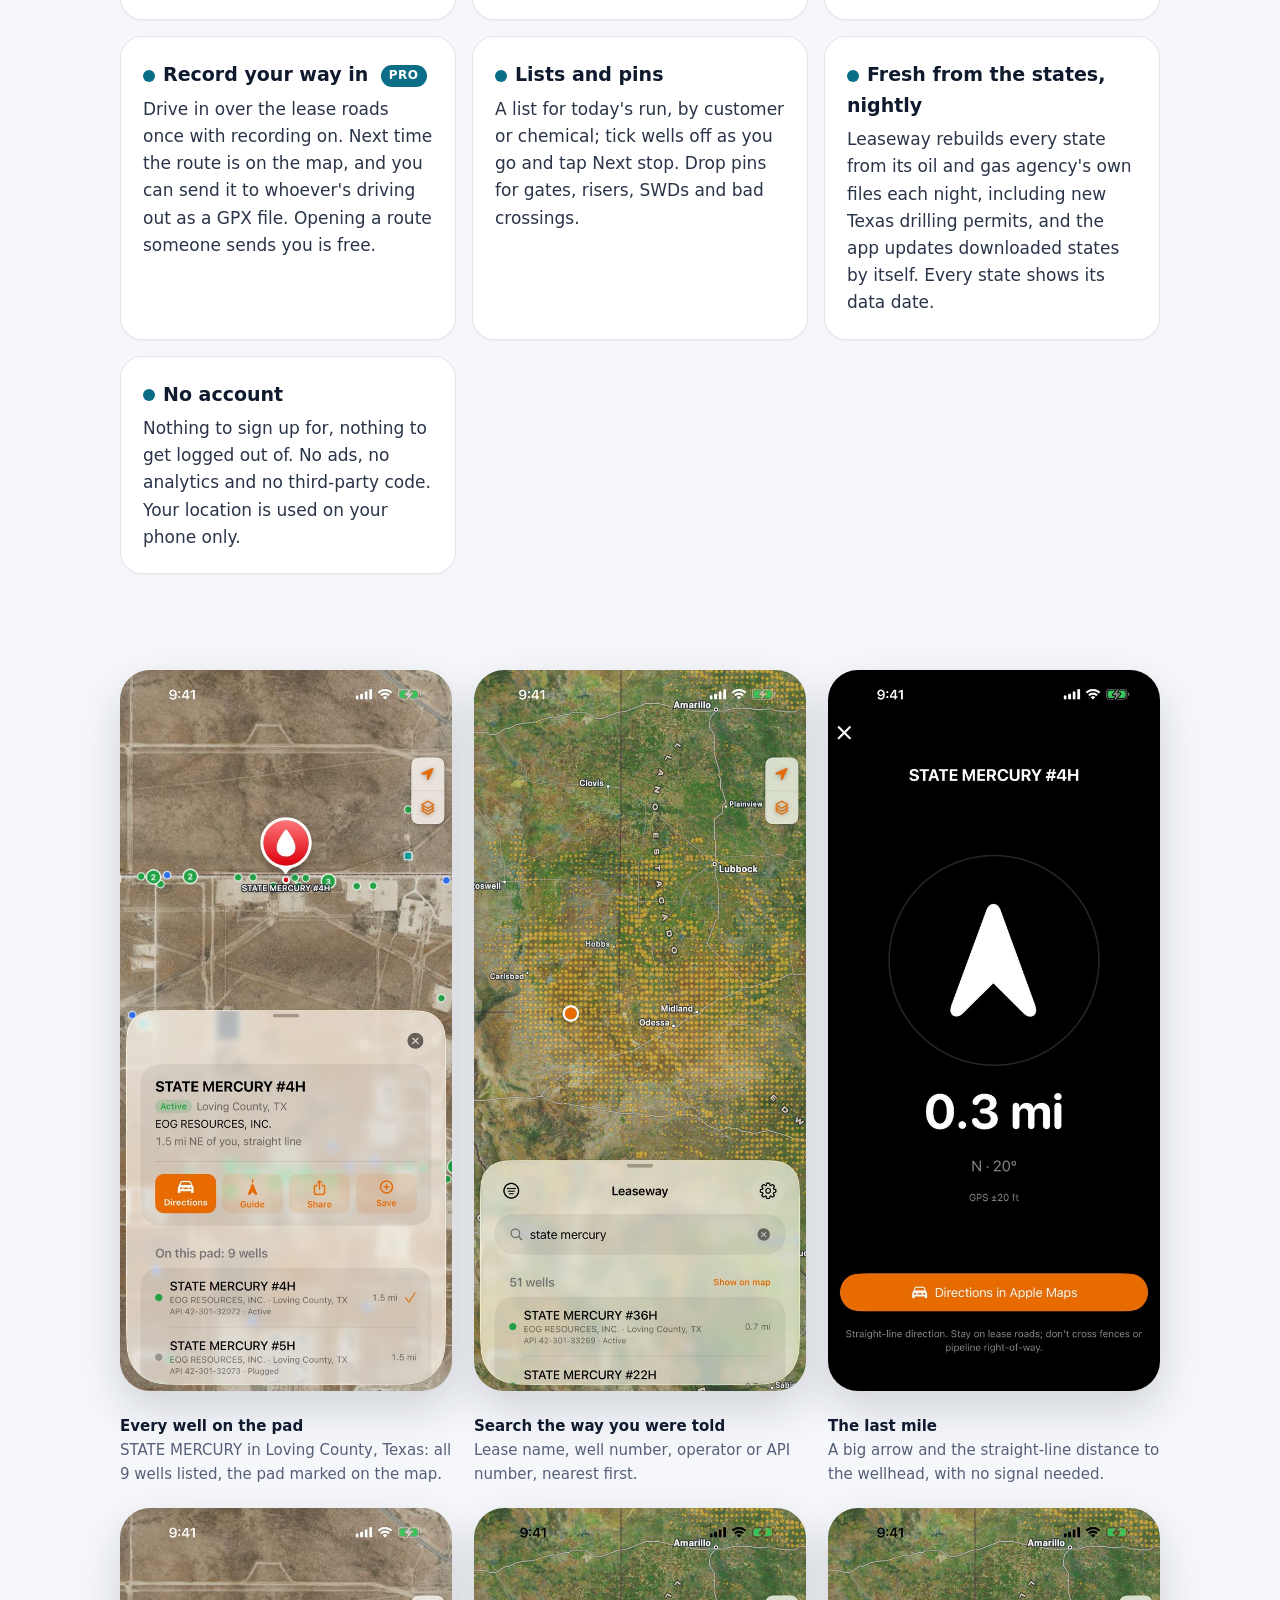
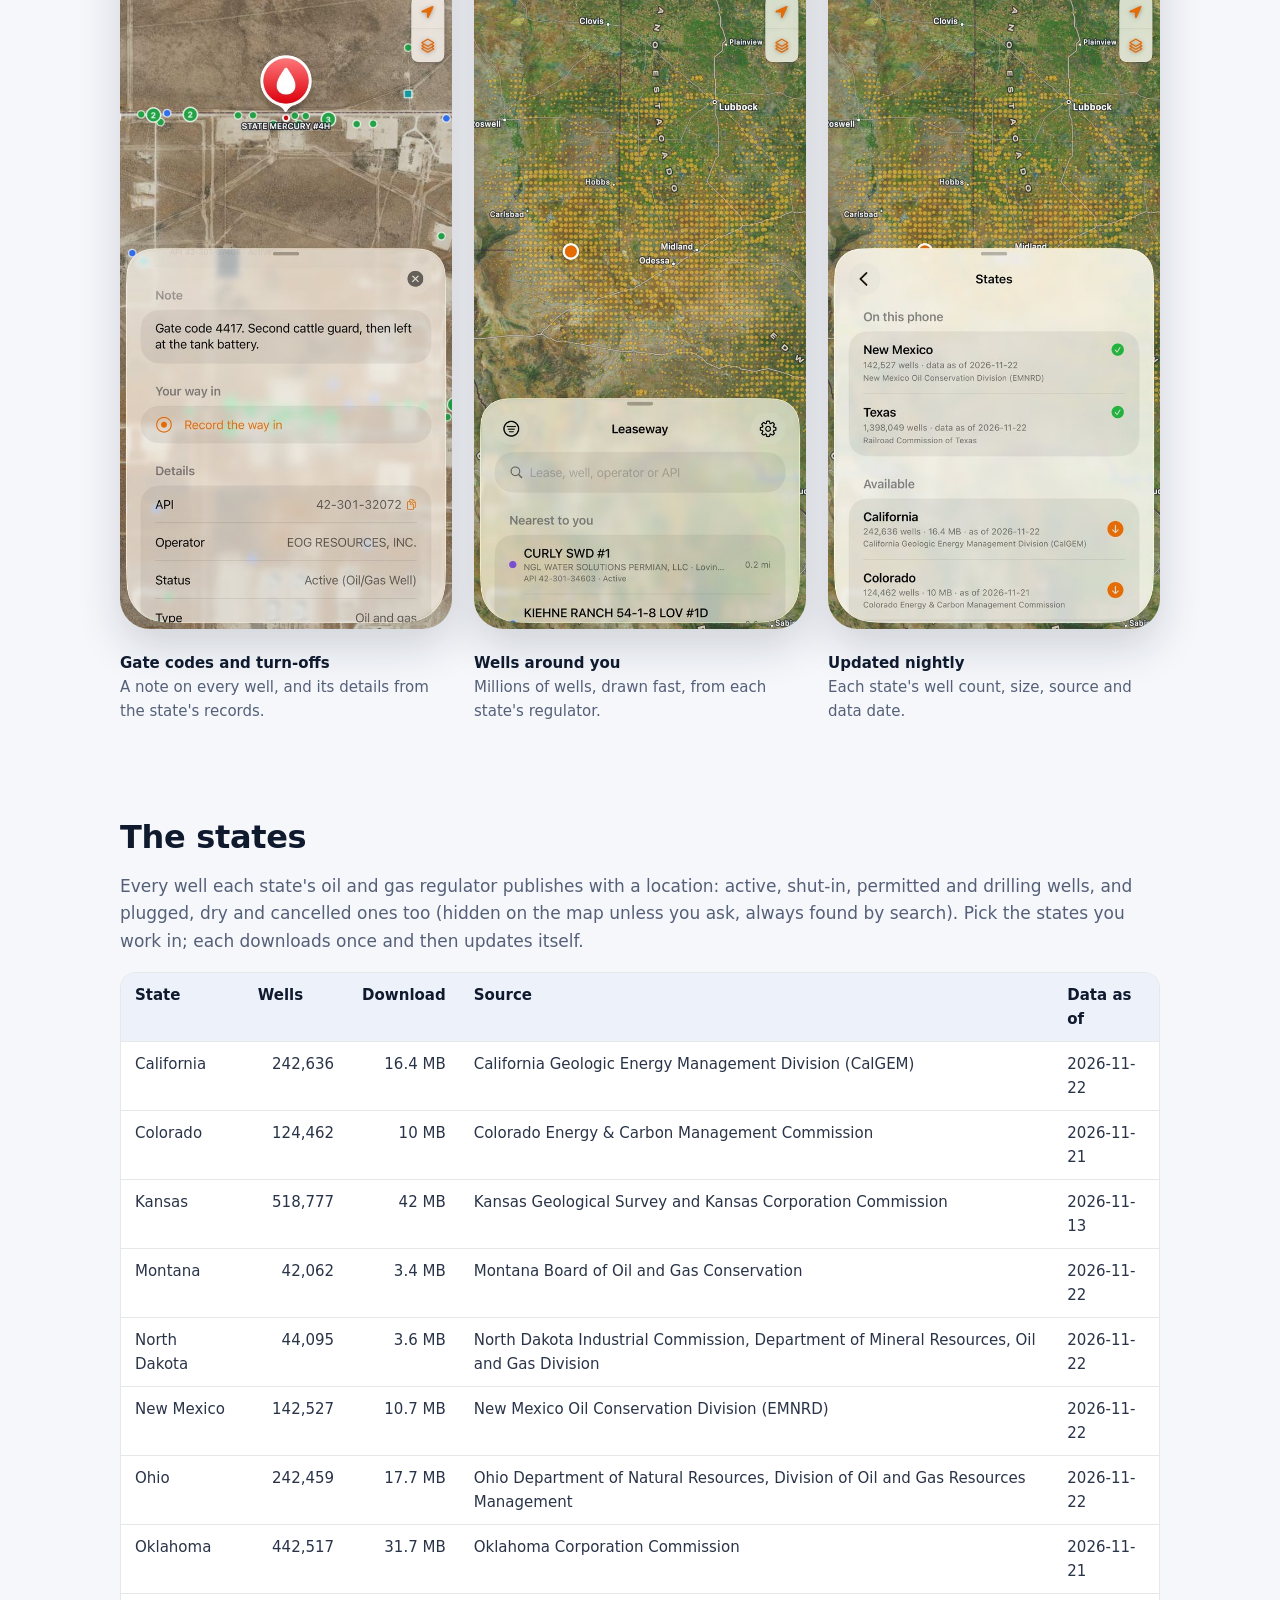
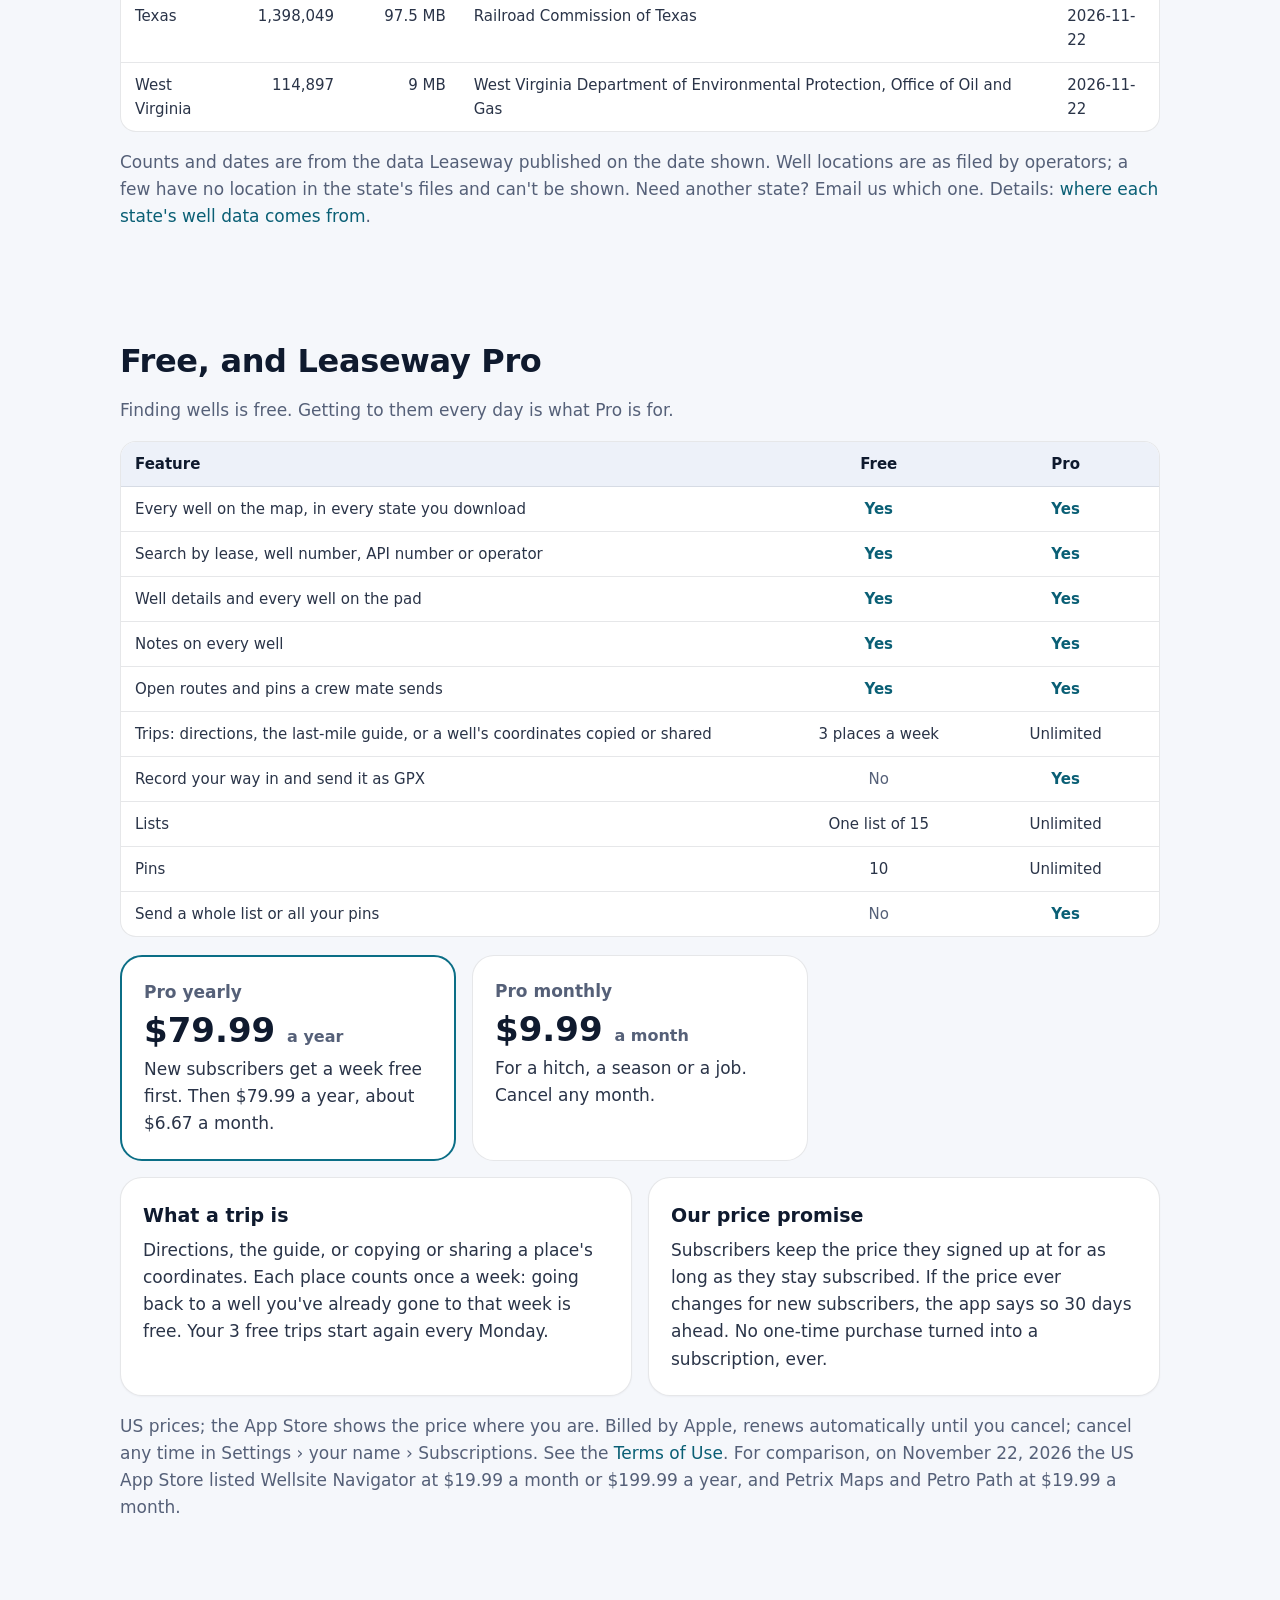
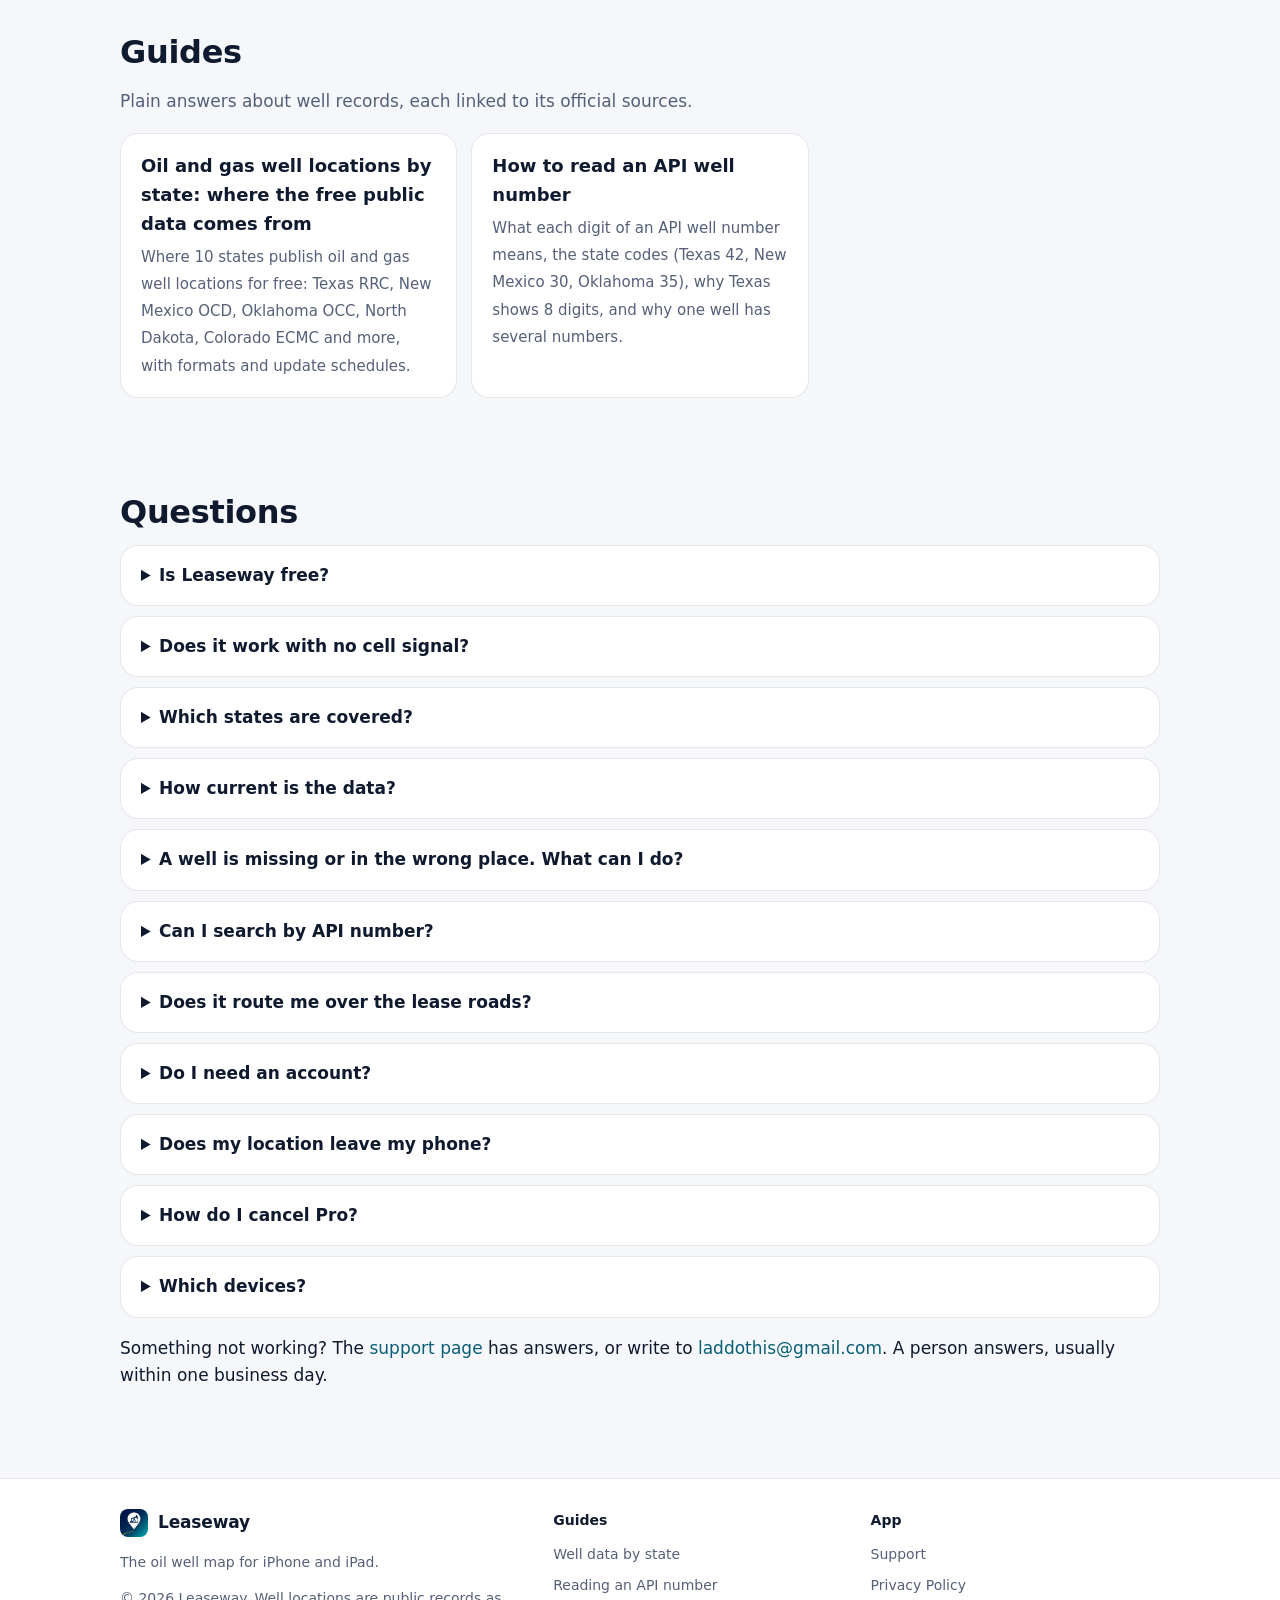
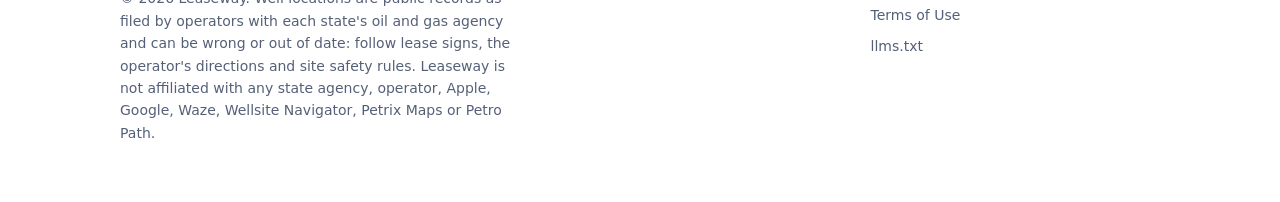
==== commit 14df17d1: "Home page: six real iPhone screenshots (Texas wells) in the gallery and on the social card" ====
--- a/index.html
+++ b/index.html
@@ -25,7 +25,7 @@
 <link rel="stylesheet" href="style.css">
 <link rel="alternate" type="text/plain" title="llms.txt" href="llms.txt">
 <script type="application/ld+json">{"@context": "https://schema.org", "@type": "WebSite", "name": "Leaseway", "url": "https://coderalert0.github.io/leaseway-site/", "description": "Find any oil or gas well by lease name, API number or operator, see every well on the pad, and get there. 3.3 million wells in 10 states, offline. No account.", "publisher": {"@type": "Organization", "name": "Leaseway", "url": "https://coderalert0.github.io/leaseway-site/", "logo": "https://coderalert0.github.io/leaseway-site/img/icon-512.png"}, "inLanguage": "en-US"}</script>
-<script type="application/ld+json">{"@context": "https://schema.org", "@type": "MobileApplication", "name": "Oil Well Map: Leaseway", "alternateName": "Leaseway", "url": "https://coderalert0.github.io/leaseway-site/", "operatingSystem": "iOS 17.0 or later", "applicationCategory": "TravelApplication", "applicationSubCategory": "Navigation", "description": "Leaseway is an oil well map for iPhone and iPad. Oilfield drivers, pumpers, hotshots, water haulers, service crews and landmen search any oil or gas well by lease name, well number, API number or operator, see every well on its pad, and get directions in Apple Maps, Google Maps or Waze, with a last-mile compass guide past where the road ends. Wells come from each state's oil and gas agency (10 states, 3.3 million wells) and are stored on the device, so search and the map work with no signal. No account.", "featureList": ["3,312,481 oil and gas wells in 10 states, from each state's regulator", "Search by lease name, well number, operator or API number (any form)", "Every well on the pad listed", "Works offline once a state is downloaded", "Directions in Apple Maps, Google Maps or Waze", "Last-mile compass guide to the wellhead", "Notes for every well (gate codes, turn-offs)", "Lists for the day's run", "Pins for gates, risers and bad crossings", "Nightly data updates", "Record your way in over lease roads and send it as GPX (Pro)", "Unlimited trips, lists and pins (Pro)"], "inLanguage": "en", "publisher": {"@type": "Organization", "name": "Leaseway", "url": "https://coderalert0.github.io/leaseway-site/", "logo": "https://coderalert0.github.io/leaseway-site/img/icon-512.png"}, "offers": [{"@type": "Offer", "name": "Leaseway (free: map, search, details, 3 trips a week)", "price": "0", "priceCurrency": "USD"}, {"@type": "Offer", "name": "Leaseway Pro, monthly", "price": "9.99", "priceCurrency": "USD"}, {"@type": "Offer", "name": "Leaseway Pro, yearly", "price": "79.99", "priceCurrency": "USD"}], "image": "https://coderalert0.github.io/leaseway-site/img/icon-512.png"}</script>
+<script type="application/ld+json">{"@context": "https://schema.org", "@type": "MobileApplication", "name": "Oil Well Map: Leaseway", "alternateName": "Leaseway", "url": "https://coderalert0.github.io/leaseway-site/", "operatingSystem": "iOS 17.0 or later", "applicationCategory": "TravelApplication", "applicationSubCategory": "Navigation", "description": "Leaseway is an oil well map for iPhone and iPad. Oilfield drivers, pumpers, hotshots, water haulers, service crews and landmen search any oil or gas well by lease name, well number, API number or operator, see every well on its pad, and get directions in Apple Maps, Google Maps or Waze, with a last-mile compass guide past where the road ends. Wells come from each state's oil and gas agency (10 states, 3.3 million wells) and are stored on the device, so search and the map work with no signal. No account.", "featureList": ["3,312,481 oil and gas wells in 10 states, from each state's regulator", "Search by lease name, well number, operator or API number (any form)", "Every well on the pad listed", "Works offline once a state is downloaded", "Directions in Apple Maps, Google Maps or Waze", "Last-mile compass guide to the wellhead", "Notes for every well (gate codes, turn-offs)", "Lists for the day's run", "Pins for gates, risers and bad crossings", "Nightly data updates", "Record your way in over lease roads and send it as GPX (Pro)", "Unlimited trips, lists and pins (Pro)"], "inLanguage": "en", "publisher": {"@type": "Organization", "name": "Leaseway", "url": "https://coderalert0.github.io/leaseway-site/", "logo": "https://coderalert0.github.io/leaseway-site/img/icon-512.png"}, "offers": [{"@type": "Offer", "name": "Leaseway (free: map, search, details, 3 trips a week)", "price": "0", "priceCurrency": "USD"}, {"@type": "Offer", "name": "Leaseway Pro, monthly", "price": "9.99", "priceCurrency": "USD"}, {"@type": "Offer", "name": "Leaseway Pro, yearly", "price": "79.99", "priceCurrency": "USD"}], "image": "https://coderalert0.github.io/leaseway-site/img/icon-512.png", "screenshot": ["https://coderalert0.github.io/leaseway-site/img/shots/iphone-1-pad.jpg", "https://coderalert0.github.io/leaseway-site/img/shots/iphone-2-search.jpg", "https://coderalert0.github.io/leaseway-site/img/shots/iphone-4-guide.jpg", "https://coderalert0.github.io/leaseway-site/img/shots/iphone-5-note.jpg", "https://coderalert0.github.io/leaseway-site/img/shots/iphone-3-map.jpg", "https://coderalert0.github.io/leaseway-site/img/shots/iphone-6-states.jpg"]}</script>
 <script type="application/ld+json">{"@context": "https://schema.org", "@type": "FAQPage", "mainEntity": [{"@type": "Question", "name": "Is Leaseway free?", "acceptedAnswer": {"@type": "Answer", "text": "Yes, to find wells: every well on the map, search by lease, API number or operator, well details, every well on the pad, notes, one list and 10 pins, with no account. The free plan also includes 3 trips a week (directions, the guide, or a well's coordinates copied or shared). Leaseway Pro removes that limit and adds recorded routes, unlimited lists and pins, and sending whole lists, for $9.99 a month or $79.99 a year (a week free for new subscribers), in the US."}}, {"@type": "Question", "name": "Does it work with no cell signal?", "acceptedAnswer": {"@type": "Answer", "text": "Yes, for the wells: once a state is downloaded, search, the well dots, details, notes and the last-mile guide work with no signal, because GPS and the compass don't need one. Apple's street map and satellite imagery behind the dots need a connection unless iOS has them cached from earlier, and turn-by-turn directions are up to your maps app."}}, {"@type": "Question", "name": "Which states are covered?", "acceptedAnswer": {"@type": "Answer", "text": "Texas, New Mexico, Oklahoma, North Dakota, Colorado, Kansas, California, Ohio, Montana and West Virginia: 3,312,481 wells, each from that state's oil and gas regulator. The table above lists each state's source, size and data date."}}, {"@type": "Question", "name": "How current is the data?", "acceptedAnswer": {"@type": "Answer", "text": "Leaseway rebuilds each state from its agency's own files every night and the app updates the states you've downloaded by itself, on Wi-Fi unless you allow cellular. How current that is depends on the state: Texas's map layer is live, its new drilling permits come nightly and its well records twice a week; North Dakota, Colorado and Oklahoma publish daily or nightly files; New Mexico's is a live service. Each state's date is shown in the app."}}, {"@type": "Question", "name": "A well is missing or in the wrong place. What can I do?", "acceptedAnswer": {"@type": "Answer", "text": "Locations come from what operators filed with the state, so a new permit can lag a few days and an old well's location can be off. Use the operator's directions and the lease sign. Then email us the API number and what's wrong: we check it against the state's records, and if our copy is wrong we fix it."}}, {"@type": "Question", "name": "Can I search by API number?", "acceptedAnswer": {"@type": "Answer", "text": "Yes, in any form: 10, 12 or 14 digits, with or without dashes, without the state code (the 8-digit form Texas uses), or just the last five digits. See how to read an API well number."}}, {"@type": "Question", "name": "Does it route me over the lease roads?", "acceptedAnswer": {"@type": "Answer", "text": "Not turn by turn: no public map has every lease road. Your maps app gets you as close as public roads go, then the guide points you to the wellhead in a straight line. With Pro you can record your way in over the lease roads once, follow it next time, and send it to your crew."}}, {"@type": "Question", "name": "Do I need an account?", "acceptedAnswer": {"@type": "Answer", "text": "No. There's nothing to sign up for. Pro is tied to your Apple Account, and Restore Purchases brings it to your other iPhone or iPad."}}, {"@type": "Question", "name": "Does my location leave my phone?", "acceptedAnswer": {"@type": "Answer", "text": "No. Location is used on your phone for distances, the guide and recording routes. Leaseway has no analytics. The only thing the app downloads from our server is the state well files, and the server keeps no access logs. See the privacy policy."}}, {"@type": "Question", "name": "How do I cancel Pro?", "acceptedAnswer": {"@type": "Answer", "text": "Pro is billed by Apple. On your iPhone go to Settings › your name › Subscriptions › Leaseway and cancel at least 24 hours before the current period ends. Your notes, lists, pins and routes stay on your phone."}}, {"@type": "Question", "name": "Which devices?", "acceptedAnswer": {"@type": "Answer", "text": "iPhone and iPad with iOS 17 or later. On iPad, the well panel sits beside the map."}}]}</script>
 </head>
 <body>
@@ -82,6 +82,7 @@
     <div class="card"><h3><span class="dot"></span>No account</h3><p>Nothing to sign up for, nothing to get logged out of. No ads, no analytics and no third-party code. Your location is used on your phone only.</p></div>
   </div>
 </section>
+<section class="wrap" aria-label="Screenshots"><div class="shots"><figure><img src="img/shots/iphone-1-pad.jpg" alt="Leaseway on iPhone showing a well on a satellite map with its panel listing every well on the pad" loading="lazy" width="600" height="1304"><figcaption><strong>Every well on the pad</strong>STATE MERCURY in Loving County, Texas: all 9 wells listed, the pad marked on the map.</figcaption></figure><figure><img src="img/shots/iphone-2-search.jpg" alt="Search results for state mercury, each well with its operator, county, API number and distance" loading="lazy" width="600" height="1304"><figcaption><strong>Search the way you were told</strong>Lease name, well number, operator or API number, nearest first.</figcaption></figure><figure><img src="img/shots/iphone-4-guide.jpg" alt="The last-mile guide: a large arrow, 0.3 miles, north 20 degrees, and a Directions in Apple Maps button" loading="lazy" width="600" height="1304"><figcaption><strong>The last mile</strong>A big arrow and the straight-line distance to the wellhead, with no signal needed.</figcaption></figure><figure><img src="img/shots/iphone-5-note.jpg" alt="A well&#x27;s note with a gate code, the Record the way in button and the well&#x27;s API, operator and status" loading="lazy" width="600" height="1304"><figcaption><strong>Gate codes and turn-offs</strong>A note on every well, and its details from the state&#x27;s records.</figcaption></figure><figure><img src="img/shots/iphone-3-map.jpg" alt="A satellite map of the Permian Basin covered in well density dots, with the nearest wells listed below" loading="lazy" width="600" height="1304"><figcaption><strong>Wells around you</strong>Millions of wells, drawn fast, from each state&#x27;s regulator.</figcaption></figure><figure><img src="img/shots/iphone-6-states.jpg" alt="The States screen listing New Mexico and Texas on the phone and California and Colorado available to download" loading="lazy" width="600" height="1304"><figcaption><strong>Updated nightly</strong>Each state&#x27;s well count, size, source and data date.</figcaption></figure></div></section>
 
 <section class="wrap" id="states">
   <h2>The states</h2>
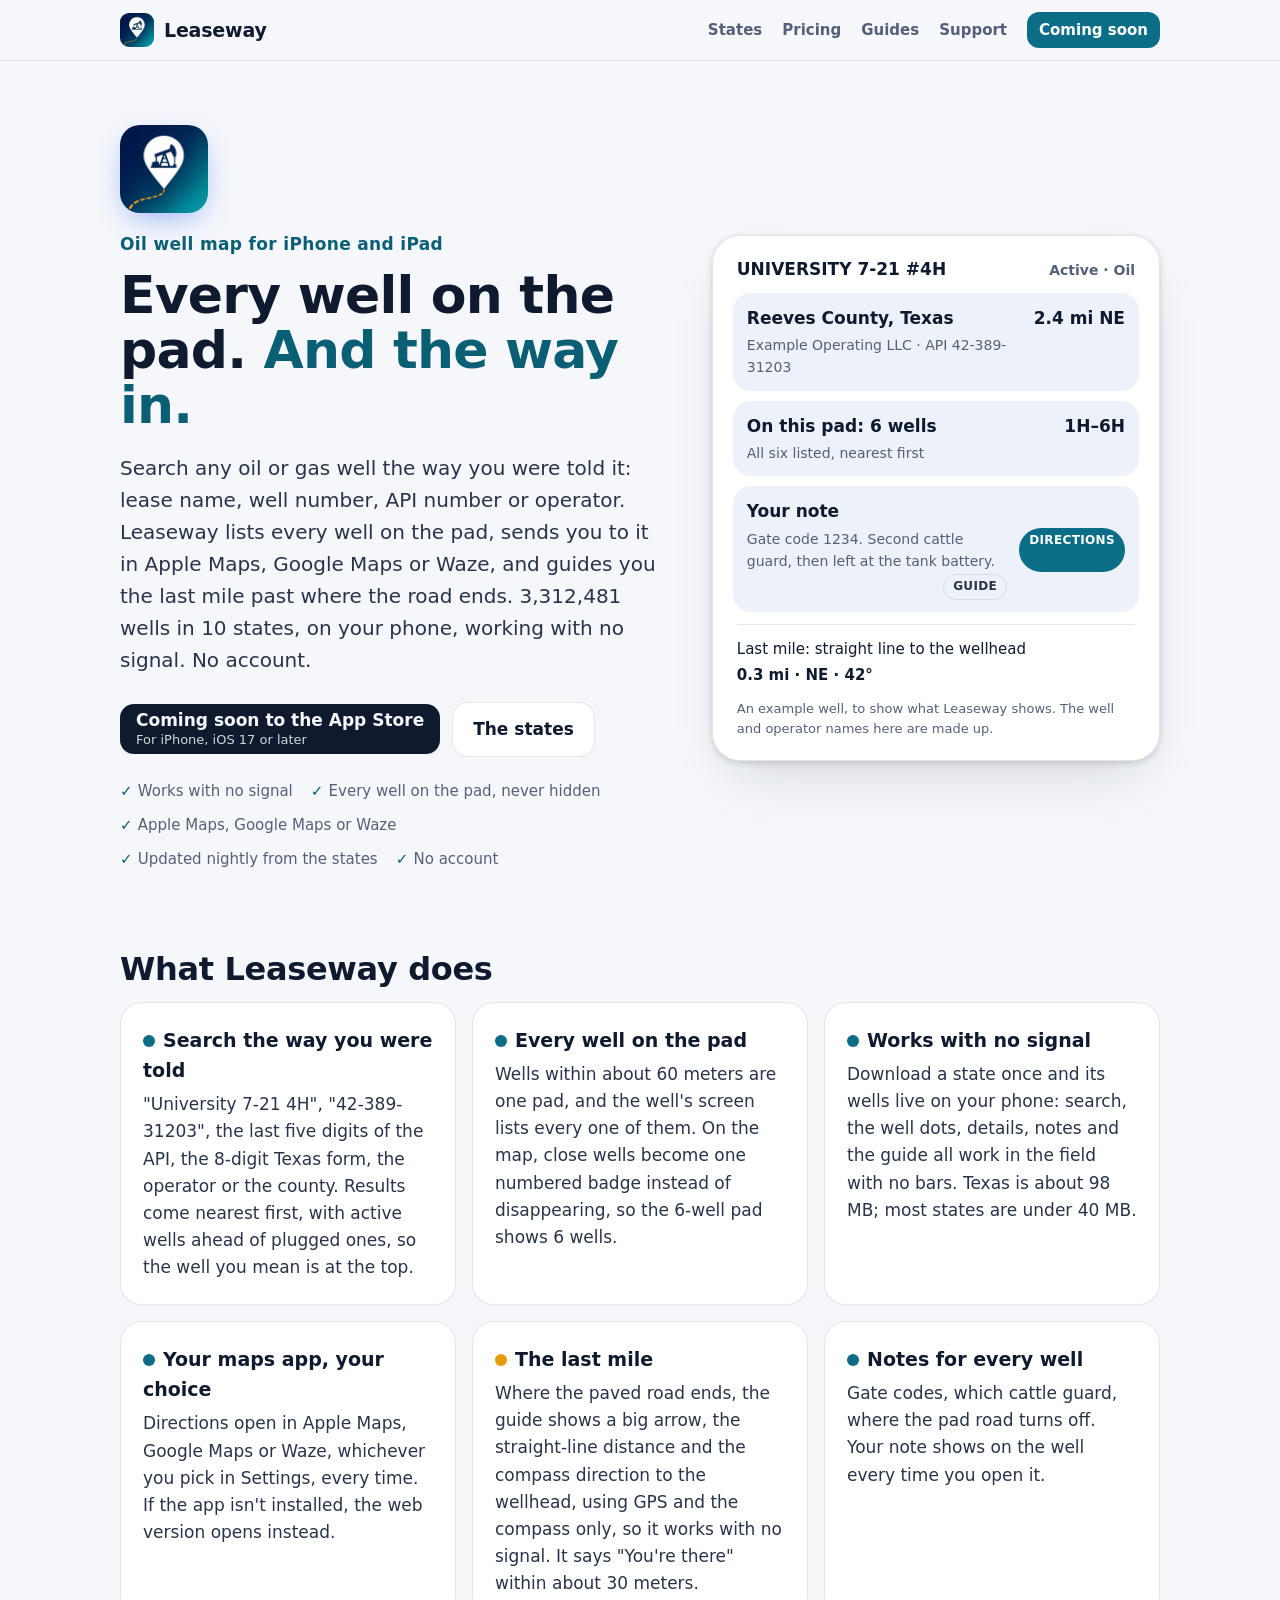
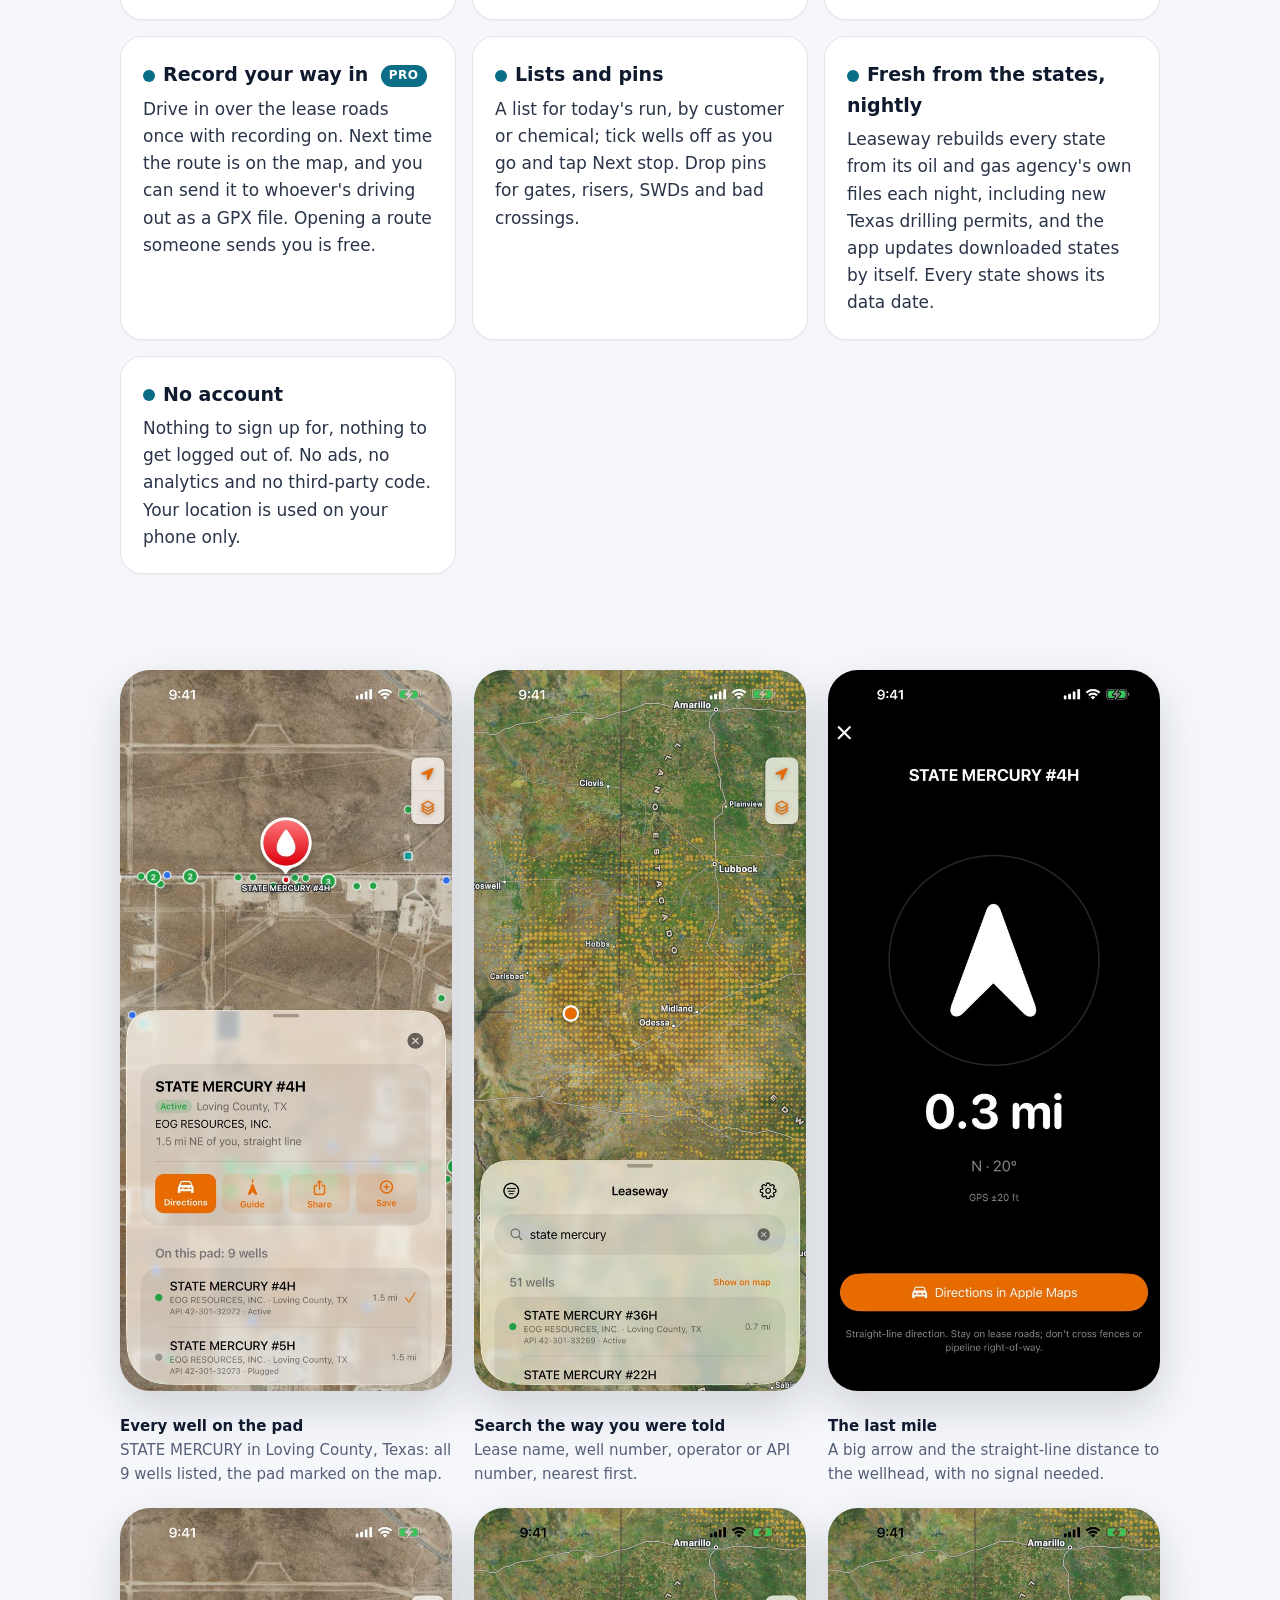
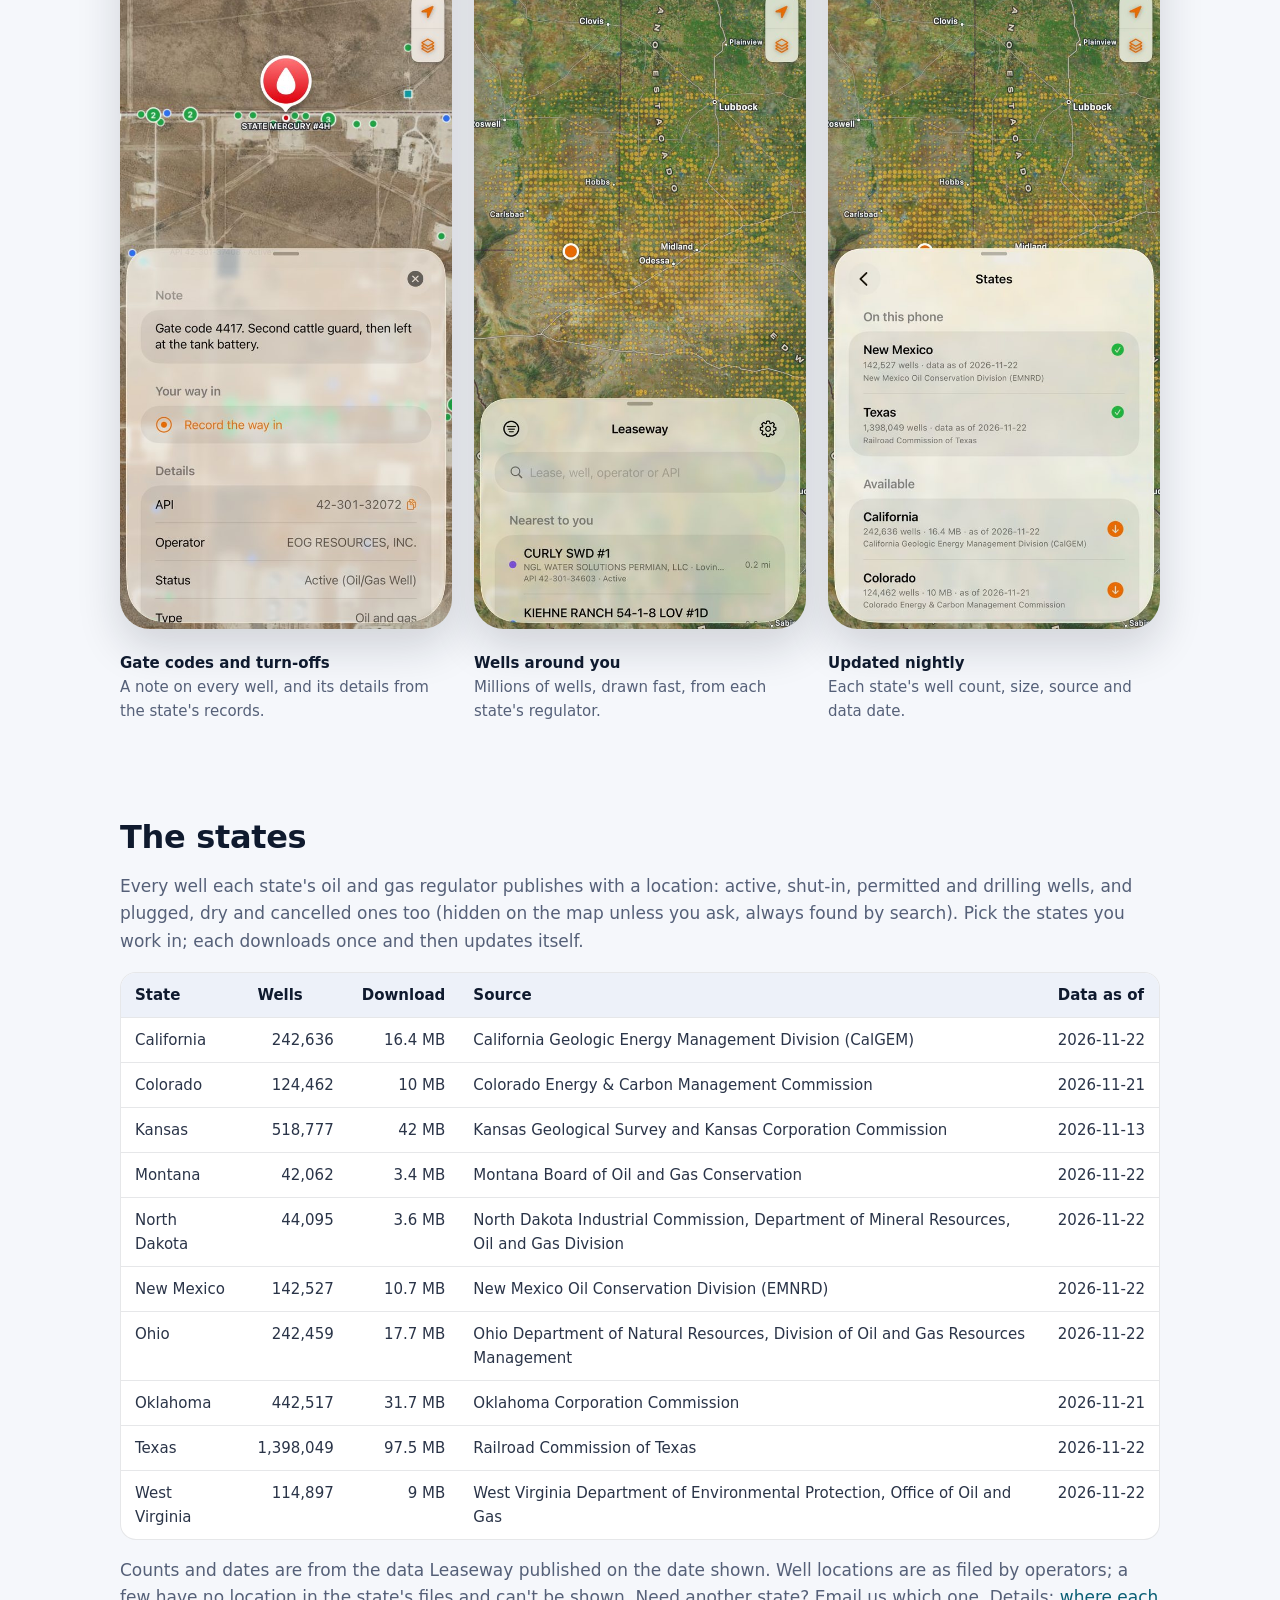
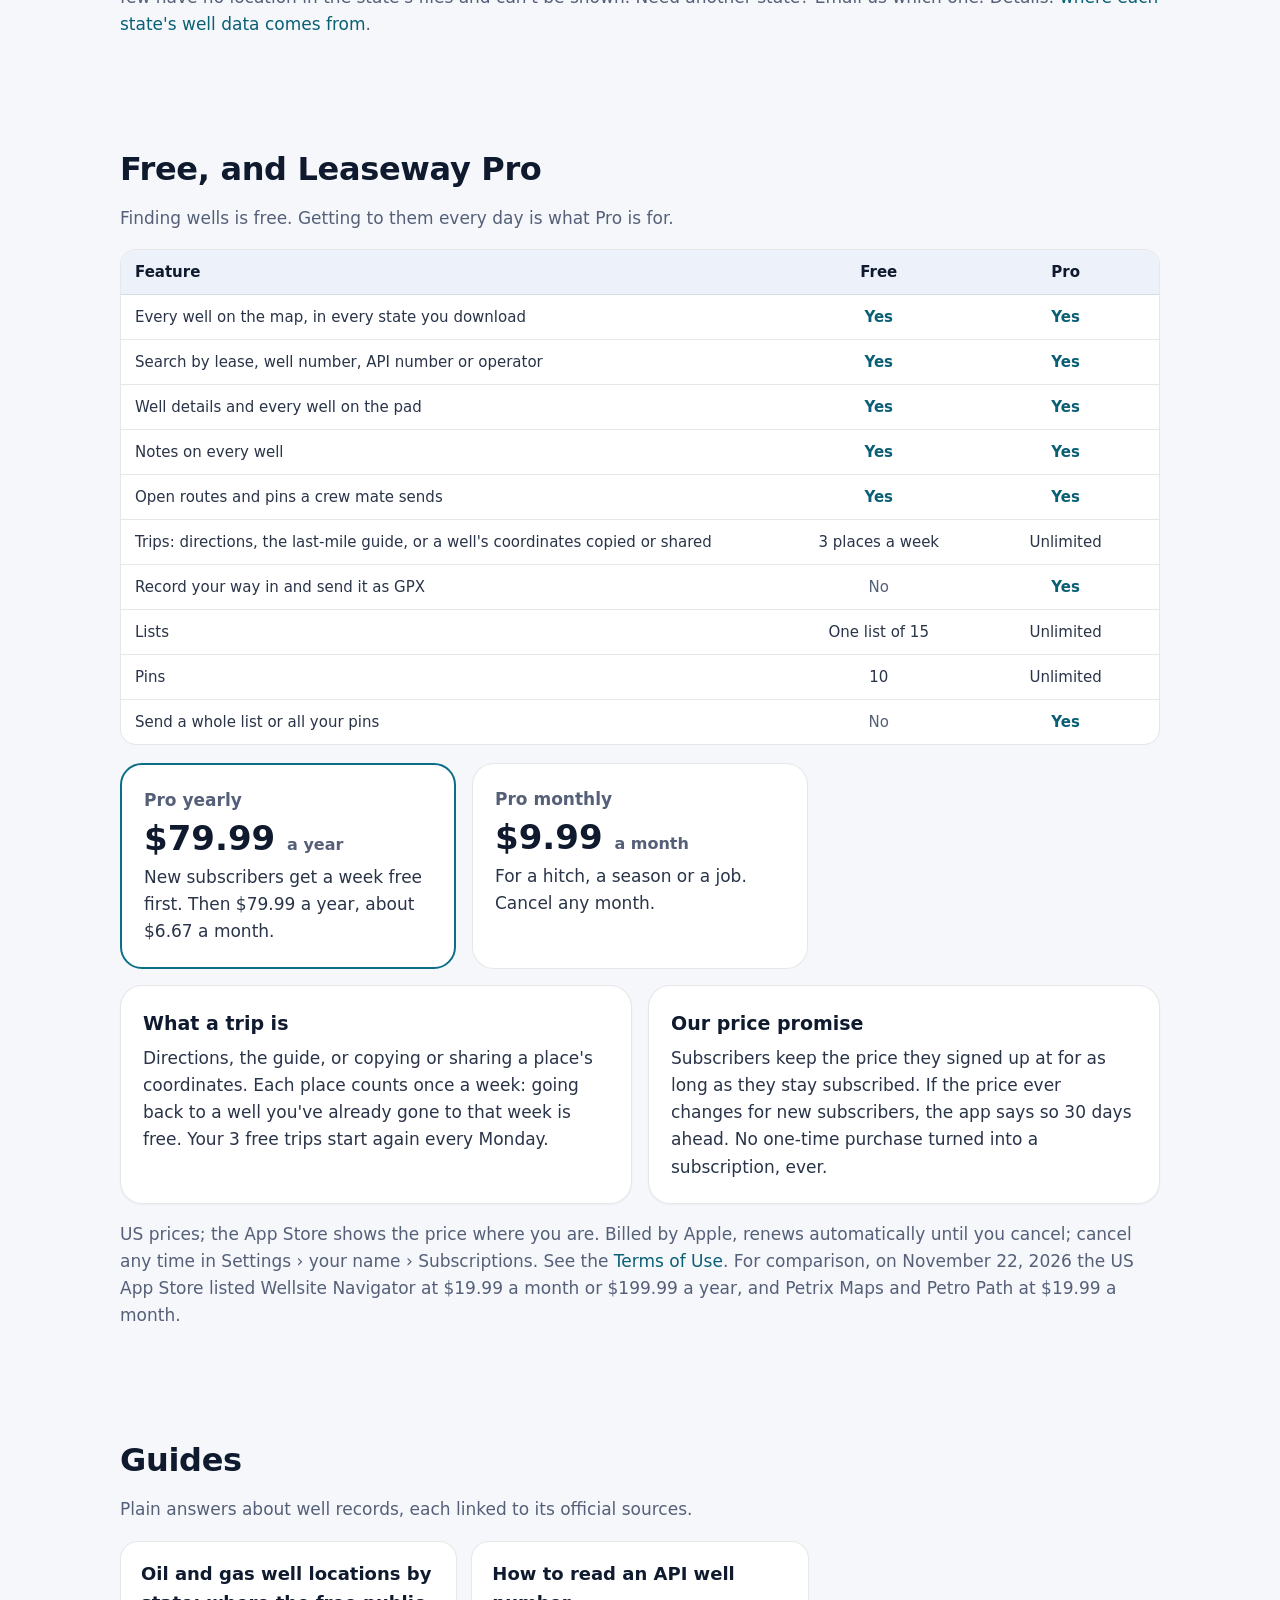
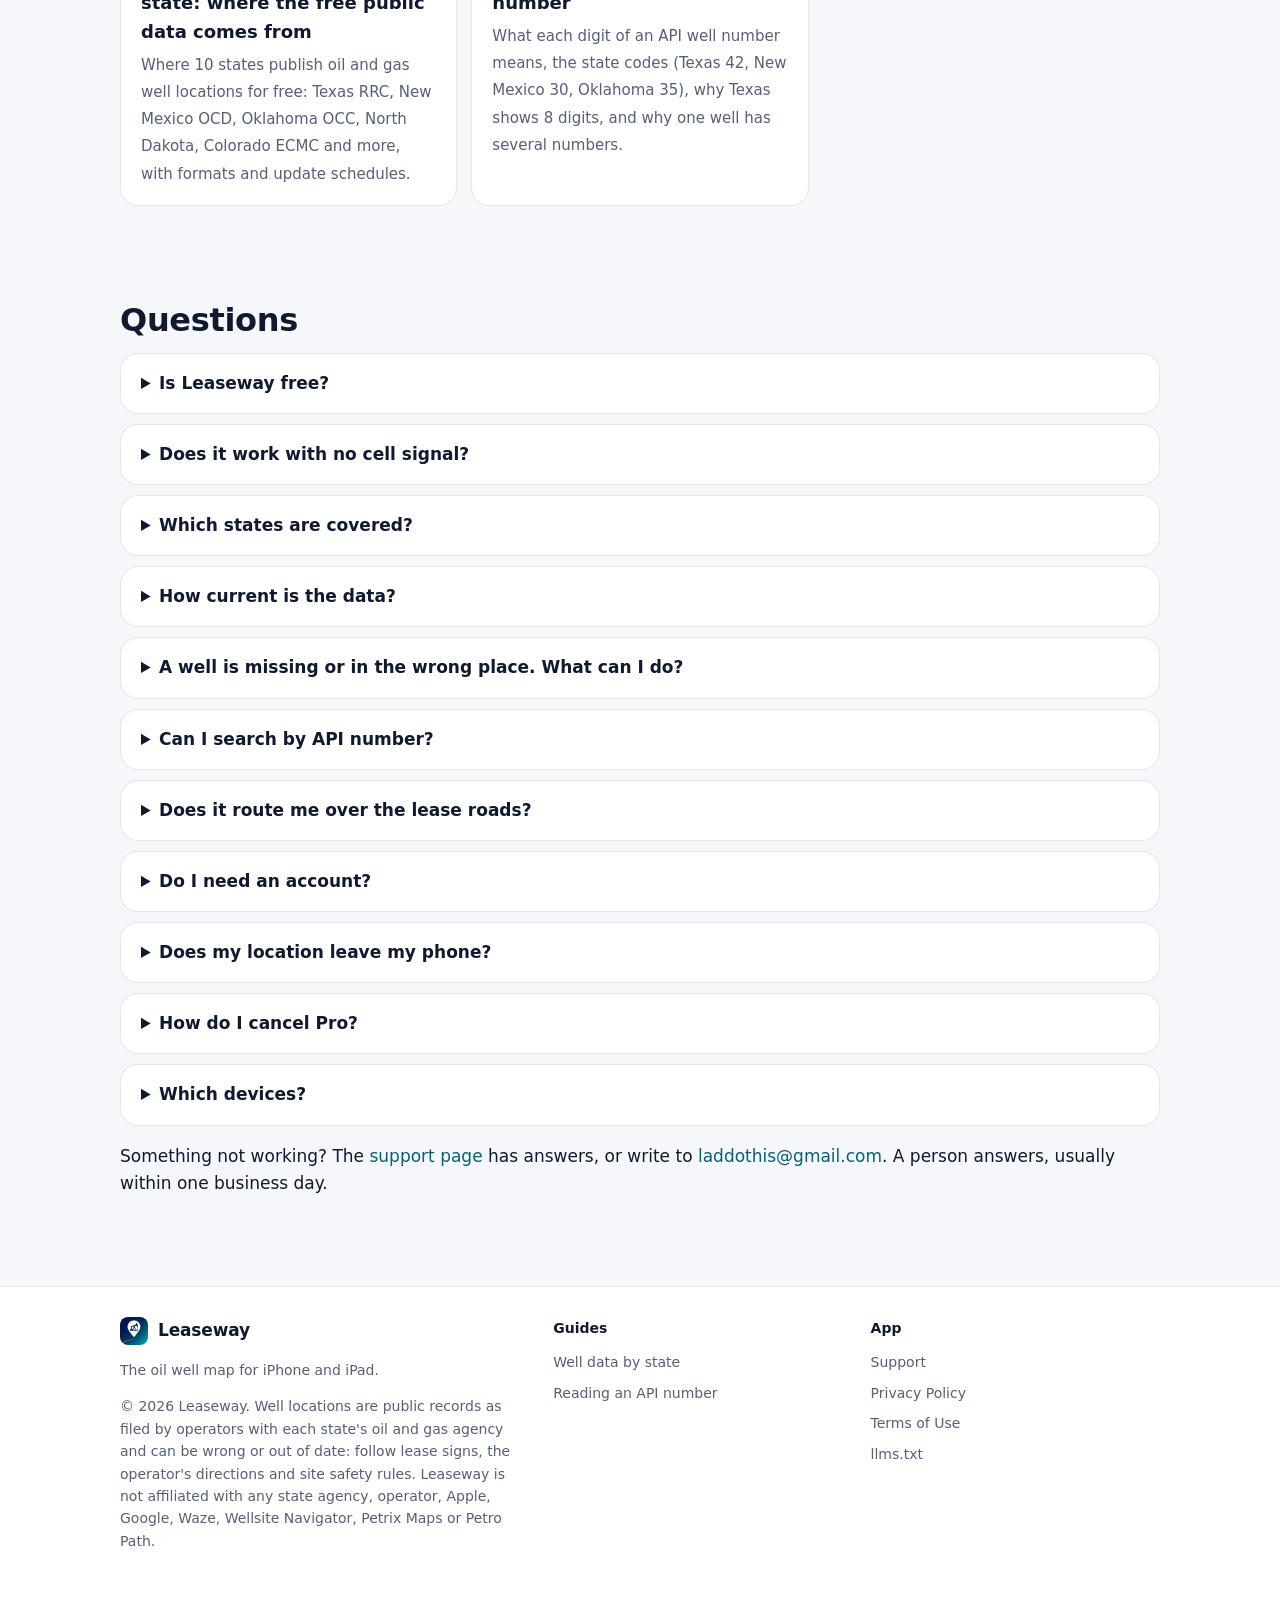
==== commit 37ef497b: "States table: keep the data date on one line" ====
--- a/index.html
+++ b/index.html
@@ -87,7 +87,7 @@
 <section class="wrap" id="states">
   <h2>The states</h2>
   <p class="muted">Every well each state's oil and gas regulator publishes with a location: active, shut-in, permitted and drilling wells, and plugged, dry and cancelled ones too (hidden on the map unless you ask, always found by search). Pick the states you work in; each downloads once and then updates itself.</p>
-  <div class="table-wrap"><table><thead><tr><th scope="col">State</th><th scope="col">Wells</th><th scope="col">Download</th><th scope="col">Source</th><th scope="col">Data as of</th></tr></thead><tbody><tr><td>California</td><td class="num">242,636</td><td class="num">16.4 MB</td><td>California Geologic Energy Management Division (CalGEM)</td><td>2026-11-22</td></tr><tr><td>Colorado</td><td class="num">124,462</td><td class="num">10 MB</td><td>Colorado Energy &amp; Carbon Management Commission</td><td>2026-11-21</td></tr><tr><td>Kansas</td><td class="num">518,777</td><td class="num">42 MB</td><td>Kansas Geological Survey and Kansas Corporation Commission</td><td>2026-11-13</td></tr><tr><td>Montana</td><td class="num">42,062</td><td class="num">3.4 MB</td><td>Montana Board of Oil and Gas Conservation</td><td>2026-11-22</td></tr><tr><td>North Dakota</td><td class="num">44,095</td><td class="num">3.6 MB</td><td>North Dakota Industrial Commission, Department of Mineral Resources, Oil and Gas Division</td><td>2026-11-22</td></tr><tr><td>New Mexico</td><td class="num">142,527</td><td class="num">10.7 MB</td><td>New Mexico Oil Conservation Division (EMNRD)</td><td>2026-11-22</td></tr><tr><td>Ohio</td><td class="num">242,459</td><td class="num">17.7 MB</td><td>Ohio Department of Natural Resources, Division of Oil and Gas Resources Management</td><td>2026-11-22</td></tr><tr><td>Oklahoma</td><td class="num">442,517</td><td class="num">31.7 MB</td><td>Oklahoma Corporation Commission</td><td>2026-11-21</td></tr><tr><td>Texas</td><td class="num">1,398,049</td><td class="num">97.5 MB</td><td>Railroad Commission of Texas</td><td>2026-11-22</td></tr><tr><td>West Virginia</td><td class="num">114,897</td><td class="num">9 MB</td><td>West Virginia Department of Environmental Protection, Office of Oil and Gas</td><td>2026-11-22</td></tr></tbody></table></div>
+  <div class="table-wrap"><table><thead><tr><th scope="col">State</th><th scope="col">Wells</th><th scope="col">Download</th><th scope="col">Source</th><th scope="col">Data as of</th></tr></thead><tbody><tr><td>California</td><td class="num">242,636</td><td class="num">16.4 MB</td><td>California Geologic Energy Management Division (CalGEM)</td><td class="nowrap">2026-11-22</td></tr><tr><td>Colorado</td><td class="num">124,462</td><td class="num">10 MB</td><td>Colorado Energy &amp; Carbon Management Commission</td><td class="nowrap">2026-11-21</td></tr><tr><td>Kansas</td><td class="num">518,777</td><td class="num">42 MB</td><td>Kansas Geological Survey and Kansas Corporation Commission</td><td class="nowrap">2026-11-13</td></tr><tr><td>Montana</td><td class="num">42,062</td><td class="num">3.4 MB</td><td>Montana Board of Oil and Gas Conservation</td><td class="nowrap">2026-11-22</td></tr><tr><td>North Dakota</td><td class="num">44,095</td><td class="num">3.6 MB</td><td>North Dakota Industrial Commission, Department of Mineral Resources, Oil and Gas Division</td><td class="nowrap">2026-11-22</td></tr><tr><td>New Mexico</td><td class="num">142,527</td><td class="num">10.7 MB</td><td>New Mexico Oil Conservation Division (EMNRD)</td><td class="nowrap">2026-11-22</td></tr><tr><td>Ohio</td><td class="num">242,459</td><td class="num">17.7 MB</td><td>Ohio Department of Natural Resources, Division of Oil and Gas Resources Management</td><td class="nowrap">2026-11-22</td></tr><tr><td>Oklahoma</td><td class="num">442,517</td><td class="num">31.7 MB</td><td>Oklahoma Corporation Commission</td><td class="nowrap">2026-11-21</td></tr><tr><td>Texas</td><td class="num">1,398,049</td><td class="num">97.5 MB</td><td>Railroad Commission of Texas</td><td class="nowrap">2026-11-22</td></tr><tr><td>West Virginia</td><td class="num">114,897</td><td class="num">9 MB</td><td>West Virginia Department of Environmental Protection, Office of Oil and Gas</td><td class="nowrap">2026-11-22</td></tr></tbody></table></div>
   <p class="muted">Counts and dates are from the data Leaseway published on the date shown. Well locations are as filed by operators; a few have no location in the state's files and can't be shown. Need another state? Email us which one. Details: <a href="oil-gas-well-data-by-state.html">where each state's well data comes from</a>.</p>
 </section>
 
--- a/style.css
+++ b/style.css
@@ -140,3 +140,4 @@
 }
 
 td.num { text-align:right; font-variant-numeric:tabular-nums; white-space:nowrap; }
+td.nowrap { white-space:nowrap; }
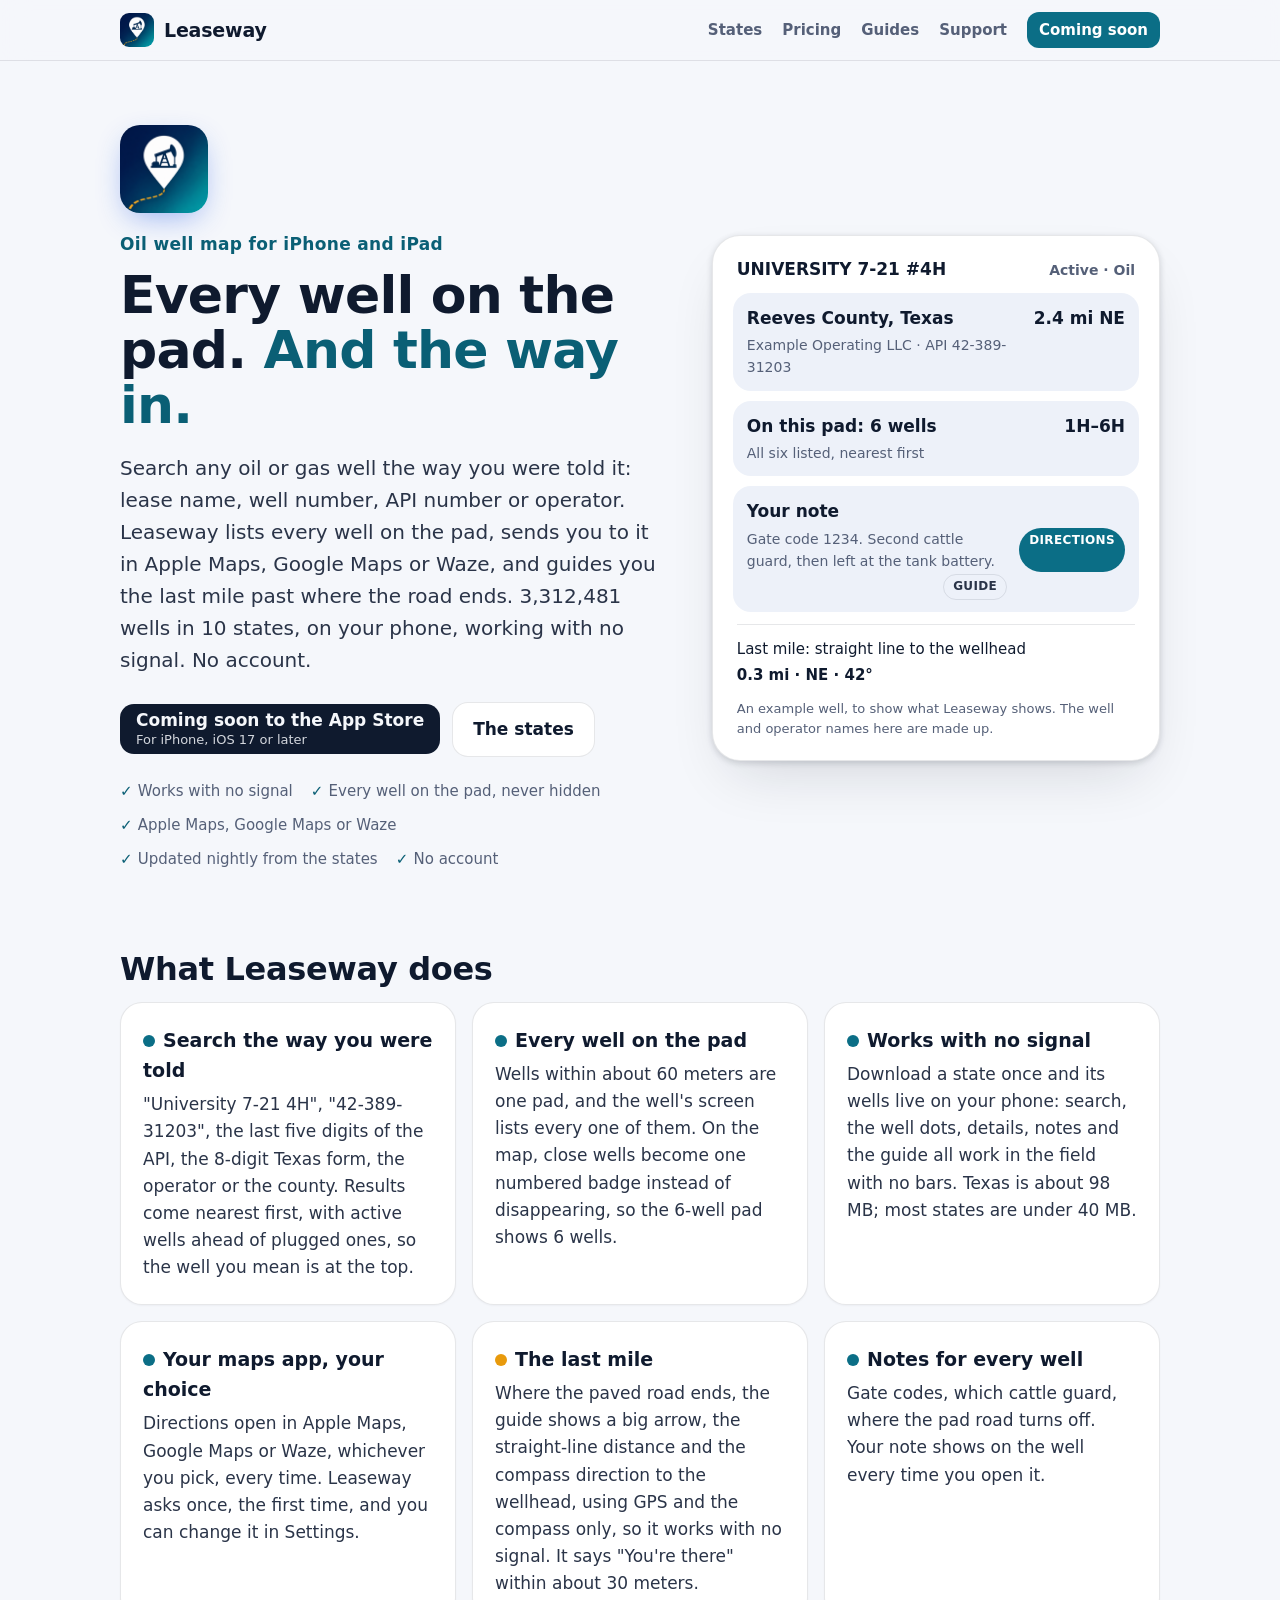
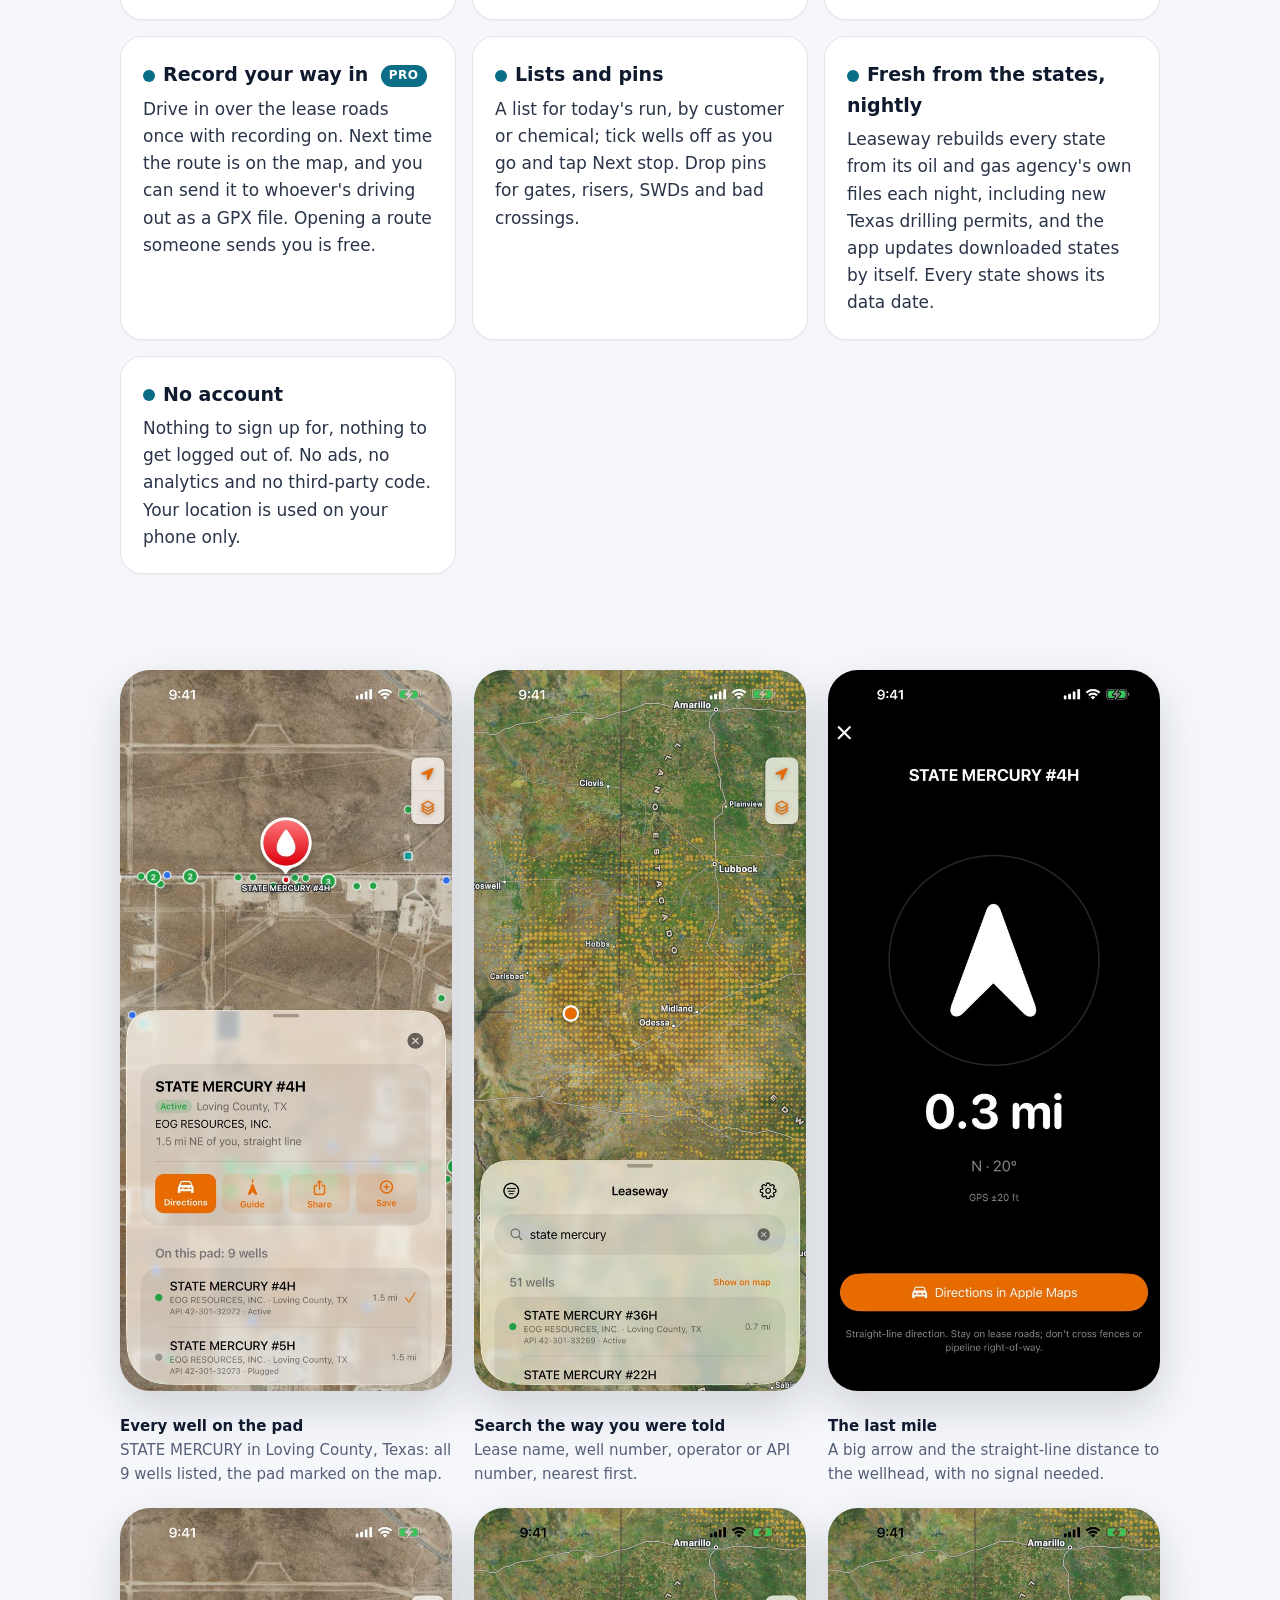
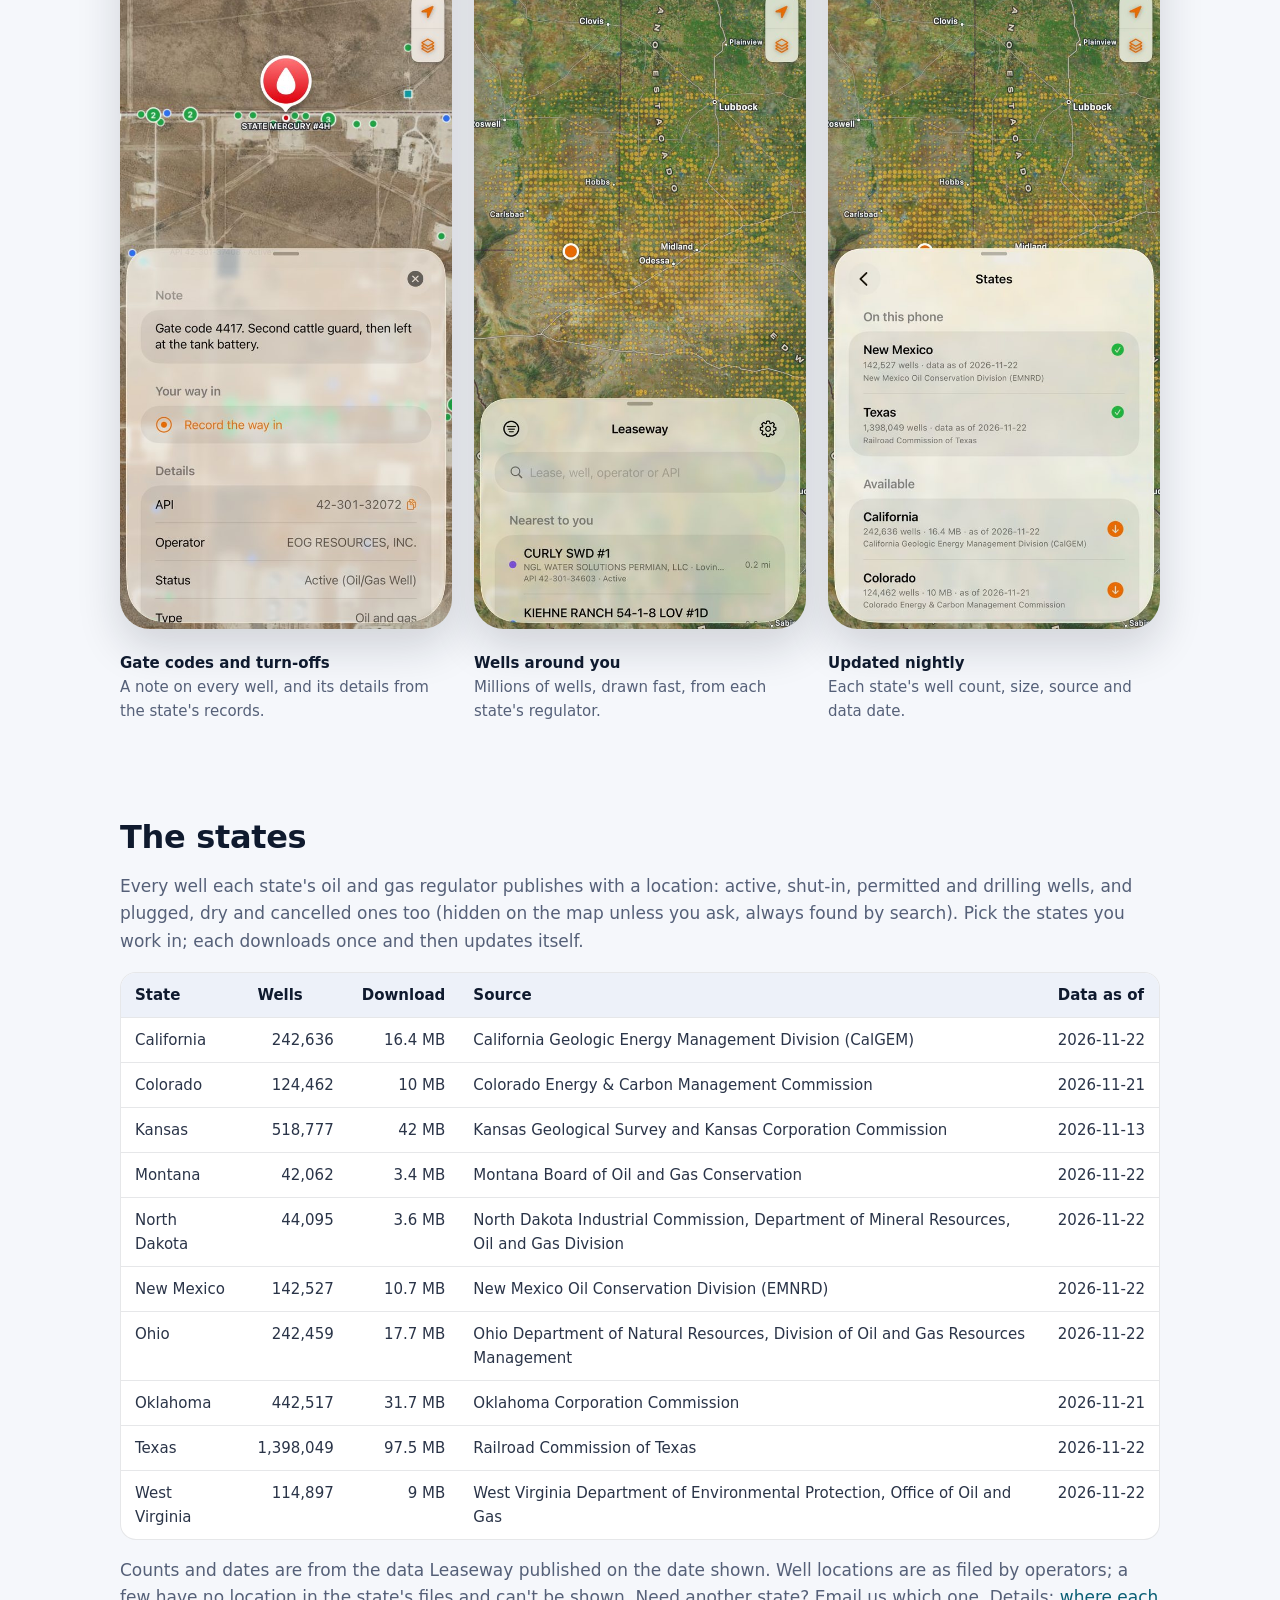
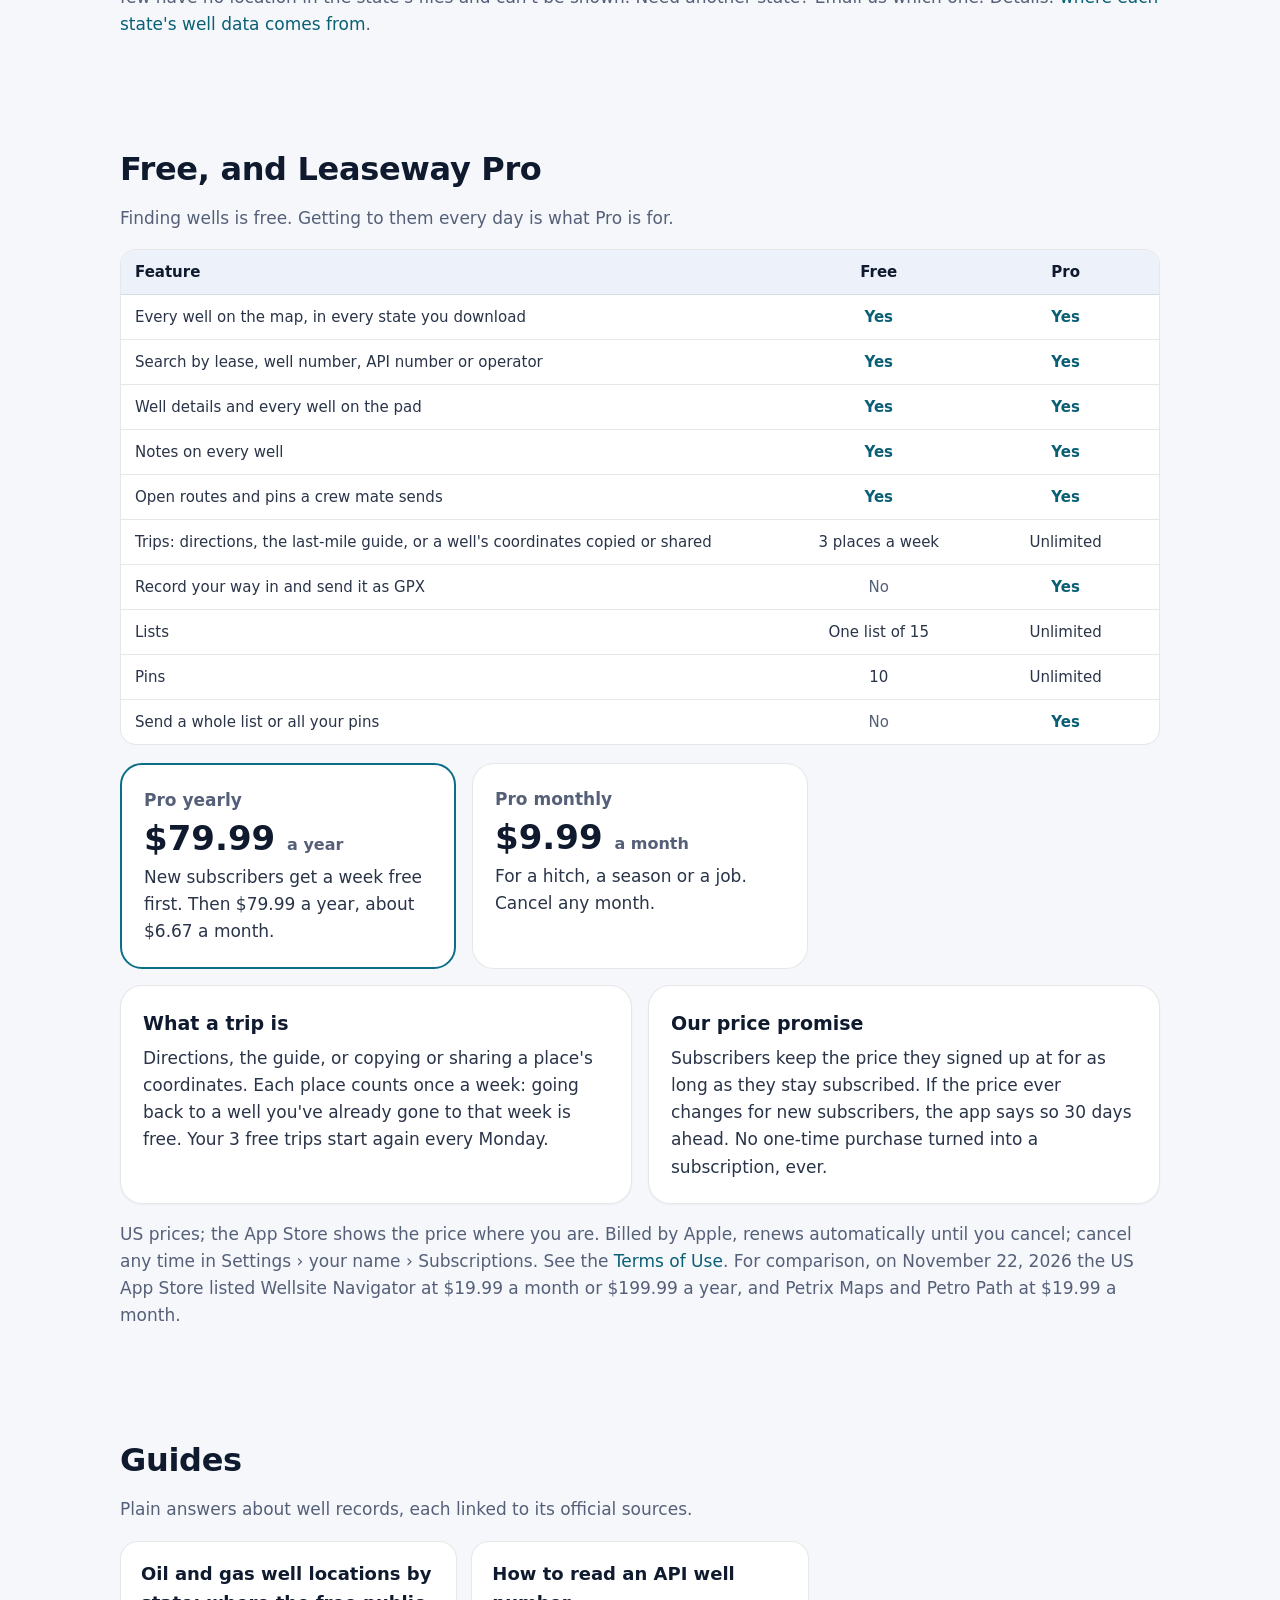
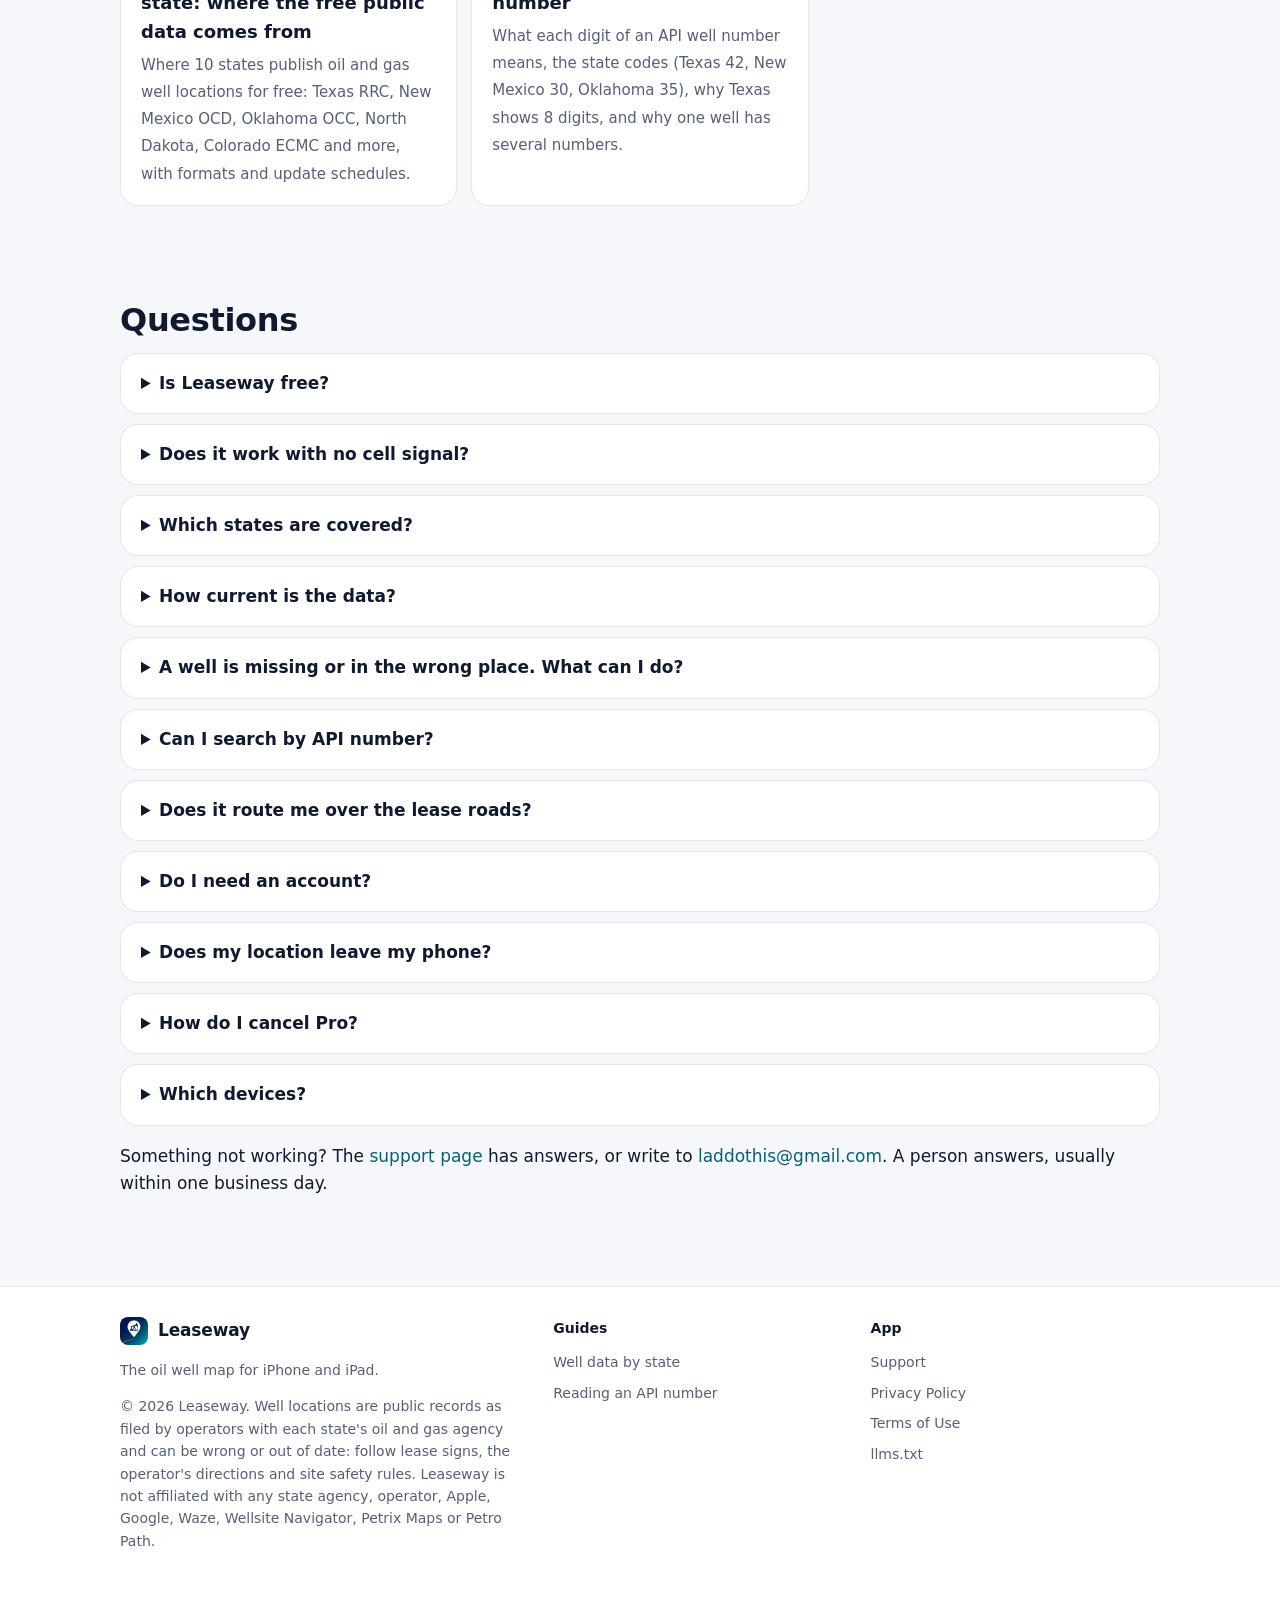
==== commit 18af866d: "Directions: Leaseway asks once which maps app to use; a deleted app falls back to Apple Maps (no web" ====
--- a/index.html
+++ b/index.html
@@ -73,7 +73,7 @@
     <div class="card"><h3><span class="dot"></span>Search the way you were told</h3><p>"University 7-21 4H", "42-389-31203", the last five digits of the API, the 8-digit Texas form, the operator or the county. Results come nearest first, with active wells ahead of plugged ones, so the well you mean is at the top.</p></div>
     <div class="card"><h3><span class="dot"></span>Every well on the pad</h3><p>Wells within about 60 meters are one pad, and the well's screen lists every one of them. On the map, close wells become one numbered badge instead of disappearing, so the 6-well pad shows 6 wells.</p></div>
     <div class="card"><h3><span class="dot"></span>Works with no signal</h3><p>Download a state once and its wells live on your phone: search, the well dots, details, notes and the guide all work in the field with no bars. Texas is about 98 MB; most states are under 40 MB.</p></div>
-    <div class="card"><h3><span class="dot"></span>Your maps app, your choice</h3><p>Directions open in Apple Maps, Google Maps or Waze, whichever you pick in Settings, every time. If the app isn't installed, the web version opens instead.</p></div>
+    <div class="card"><h3><span class="dot"></span>Your maps app, your choice</h3><p>Directions open in Apple Maps, Google Maps or Waze, whichever you pick, every time. Leaseway asks once, the first time, and you can change it in Settings.</p></div>
     <div class="card"><h3><span class="dot amber"></span>The last mile</h3><p>Where the paved road ends, the guide shows a big arrow, the straight-line distance and the compass direction to the wellhead, using GPS and the compass only, so it works with no signal. It says "You're there" within about 30 meters.</p></div>
     <div class="card"><h3><span class="dot"></span>Notes for every well</h3><p>Gate codes, which cattle guard, where the pad road turns off. Your note shows on the well every time you open it.</p></div>
     <div class="card"><h3><span class="dot"></span>Record your way in <span class="pro">PRO</span></h3><p>Drive in over the lease roads once with recording on. Next time the route is on the map, and you can send it to whoever's driving out as a GPX file. Opening a route someone sends you is free.</p></div>
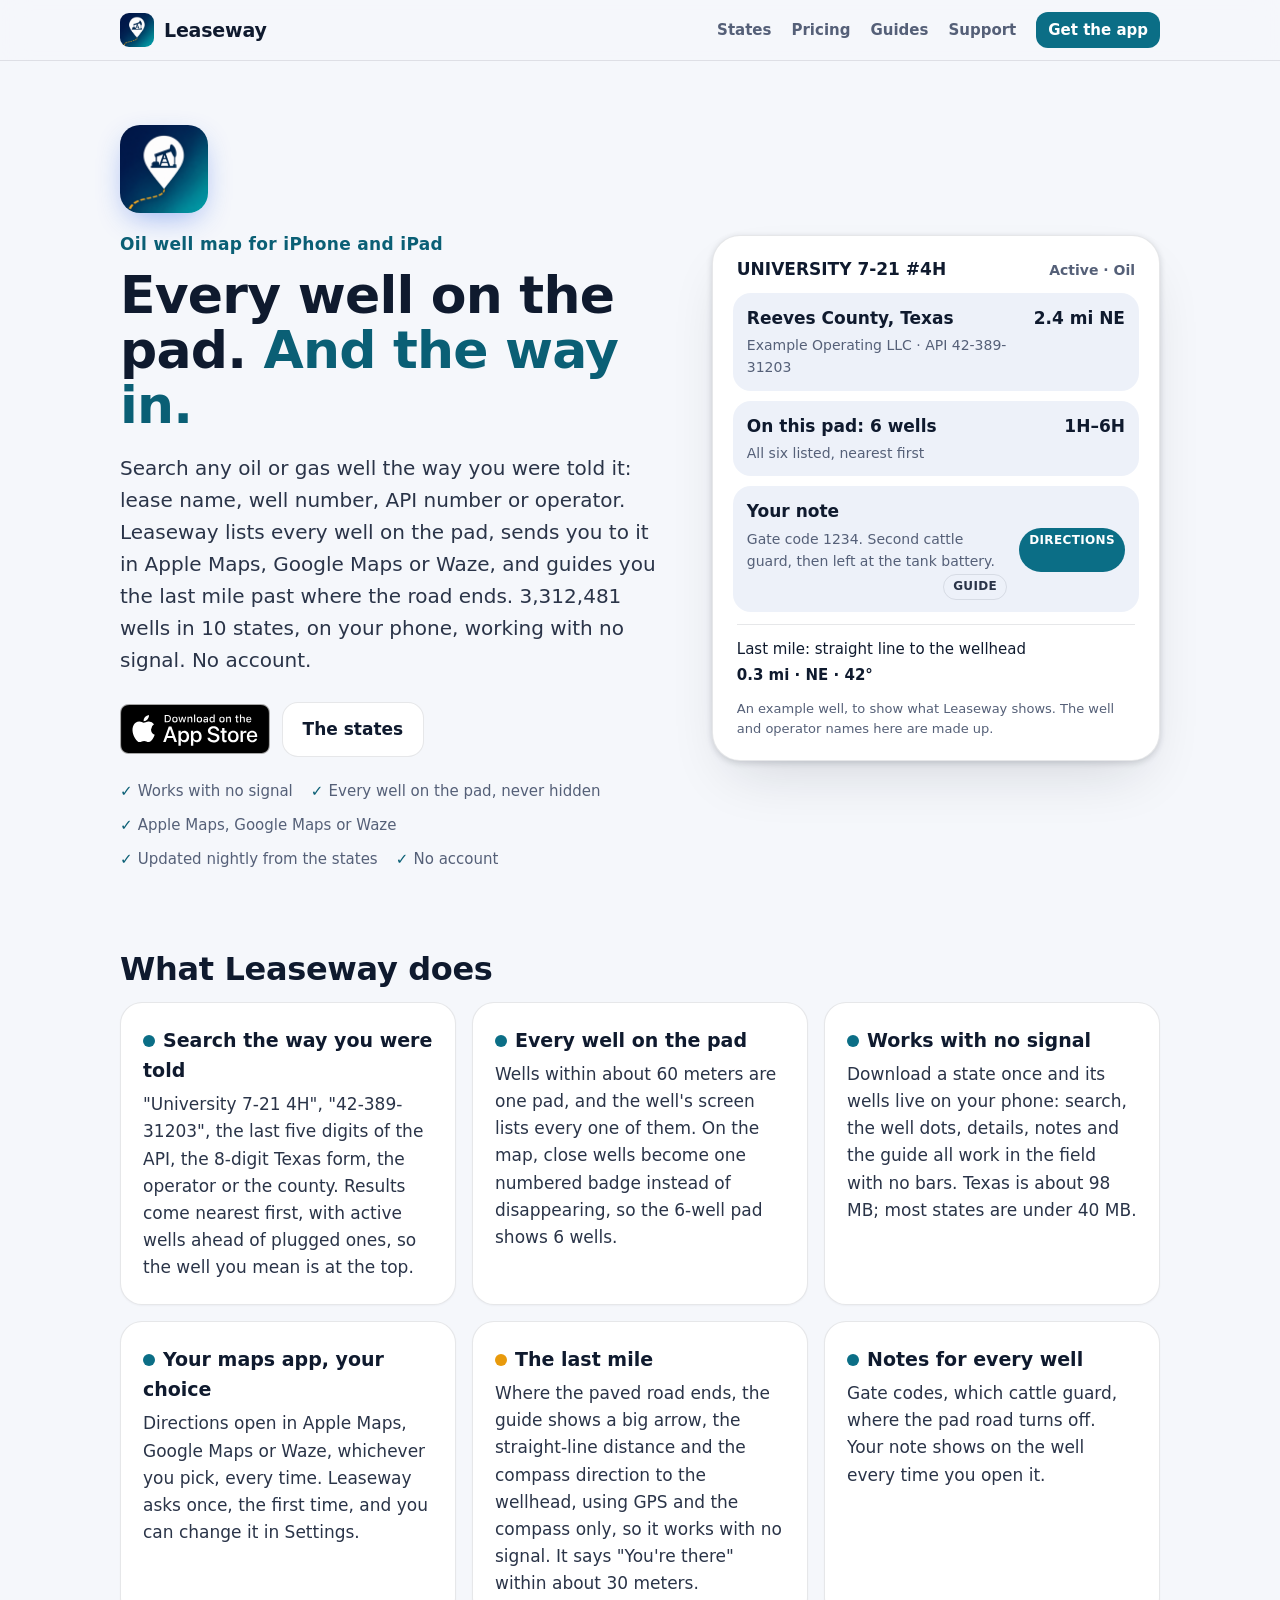
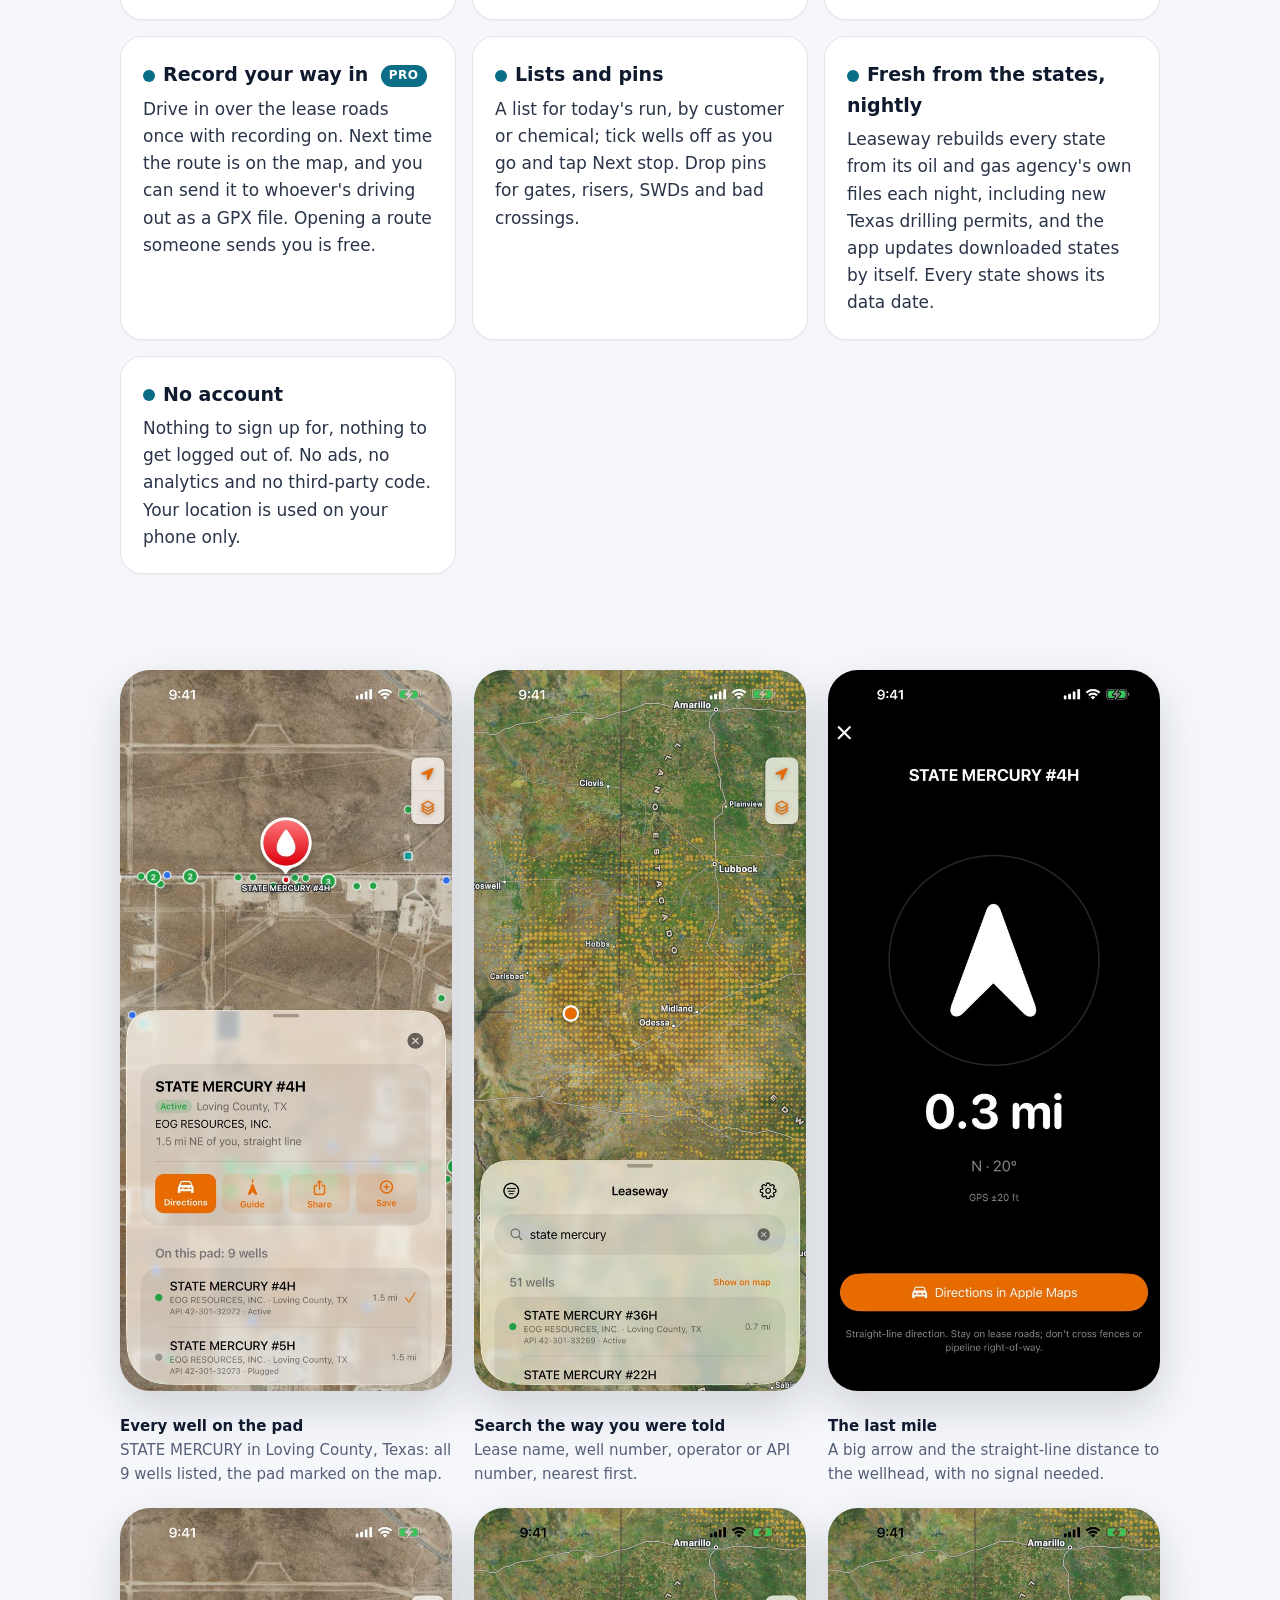
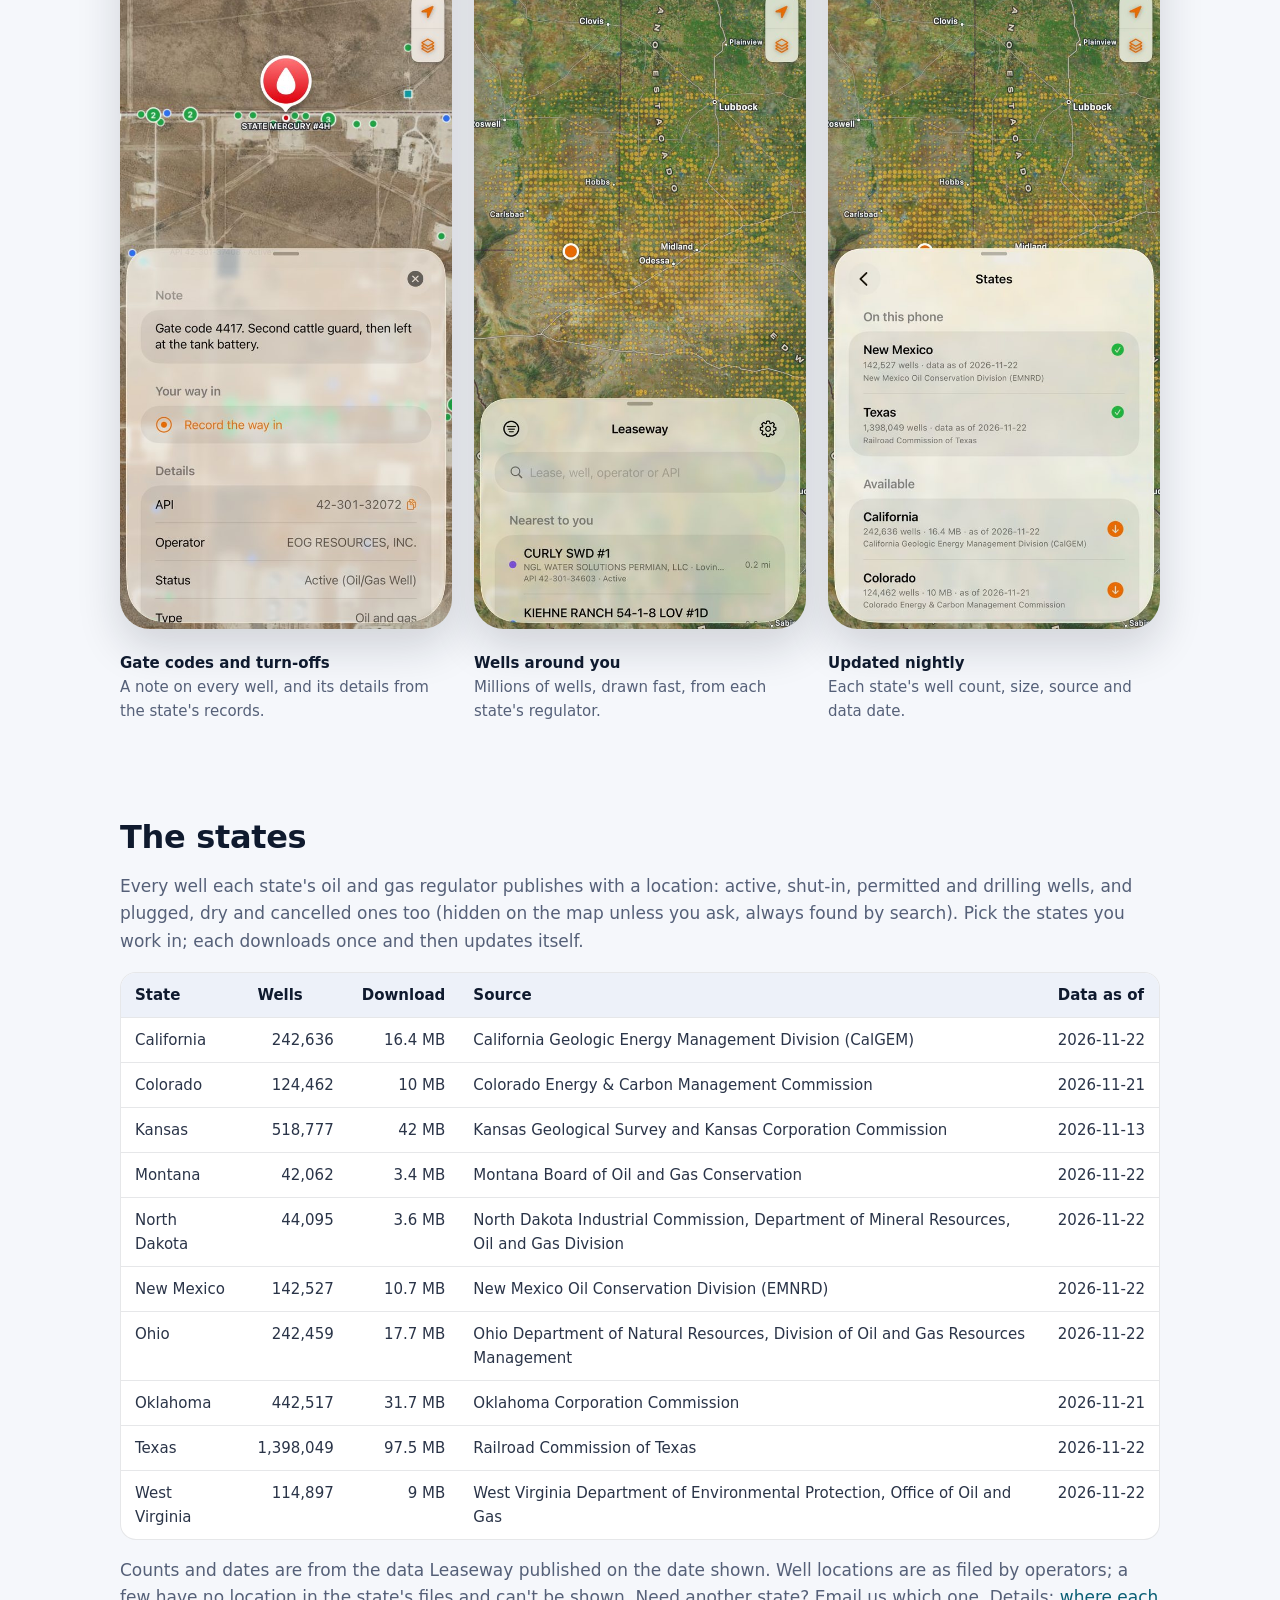
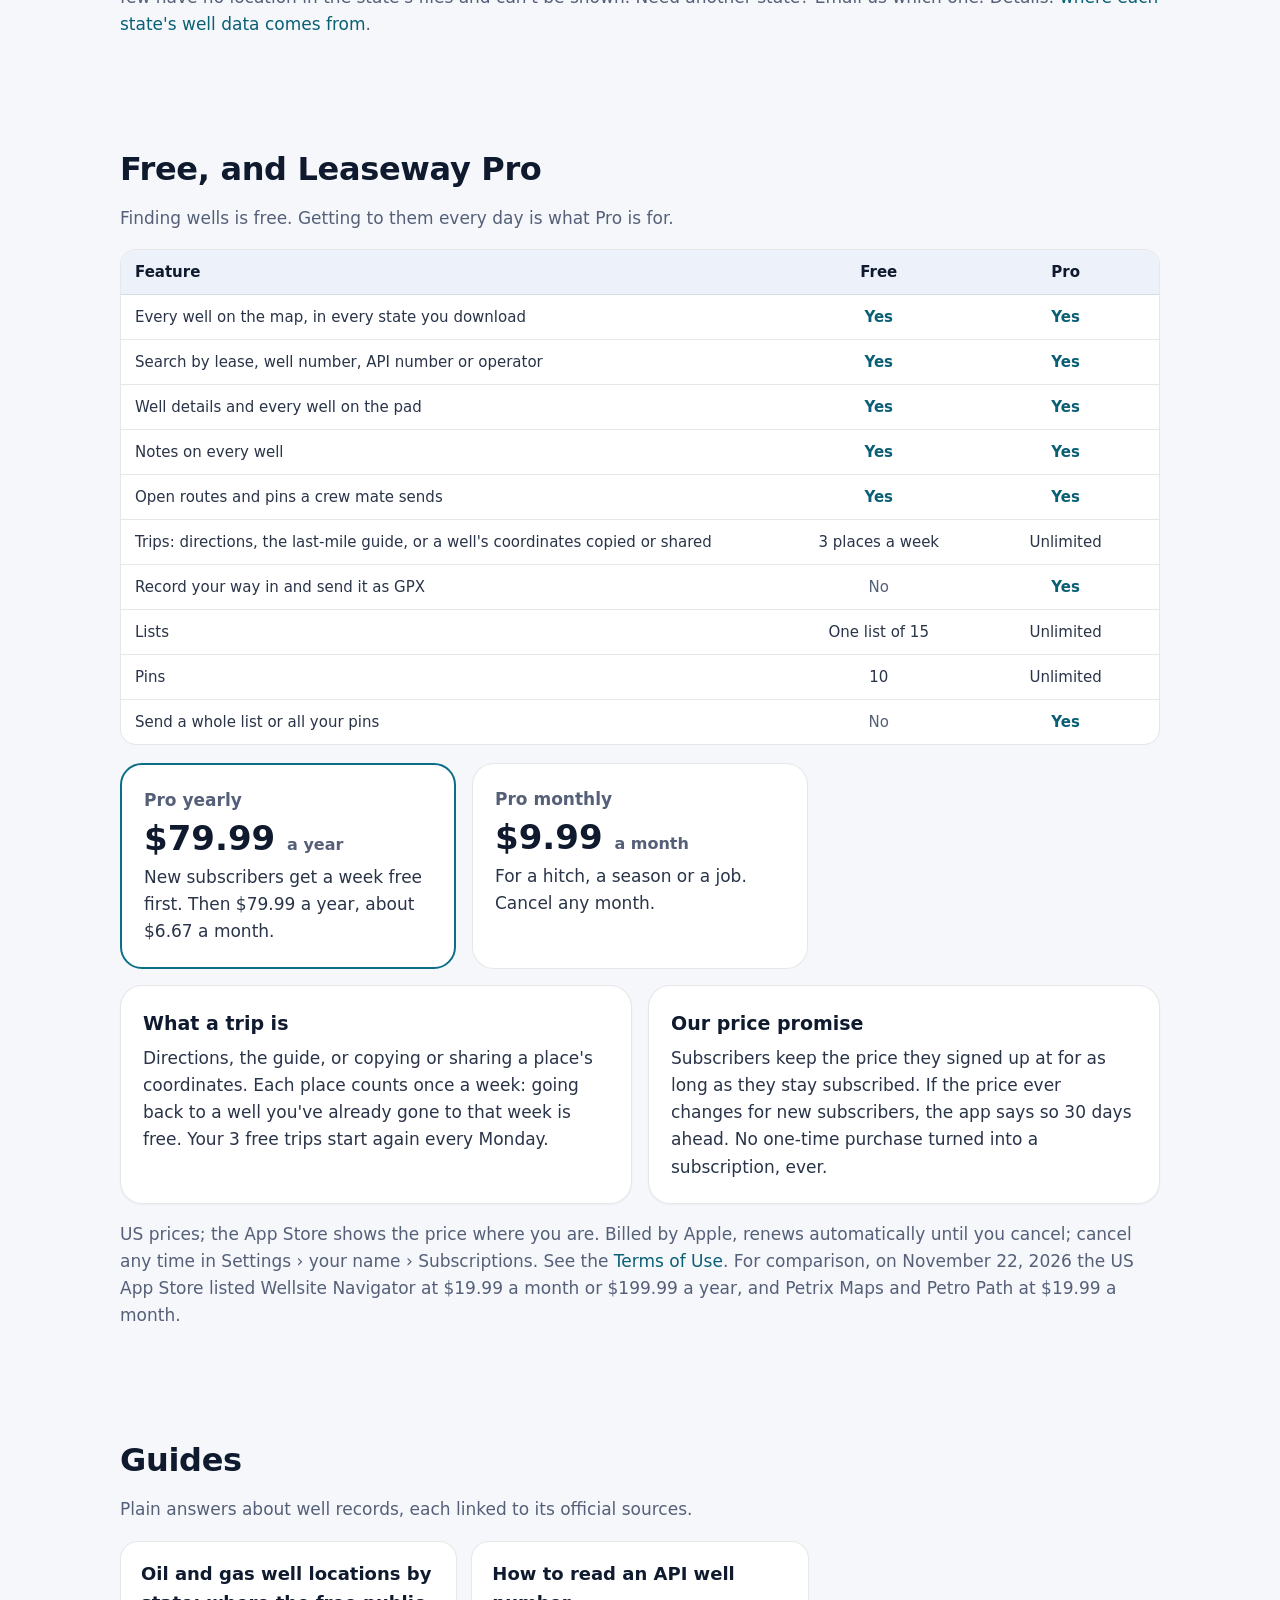
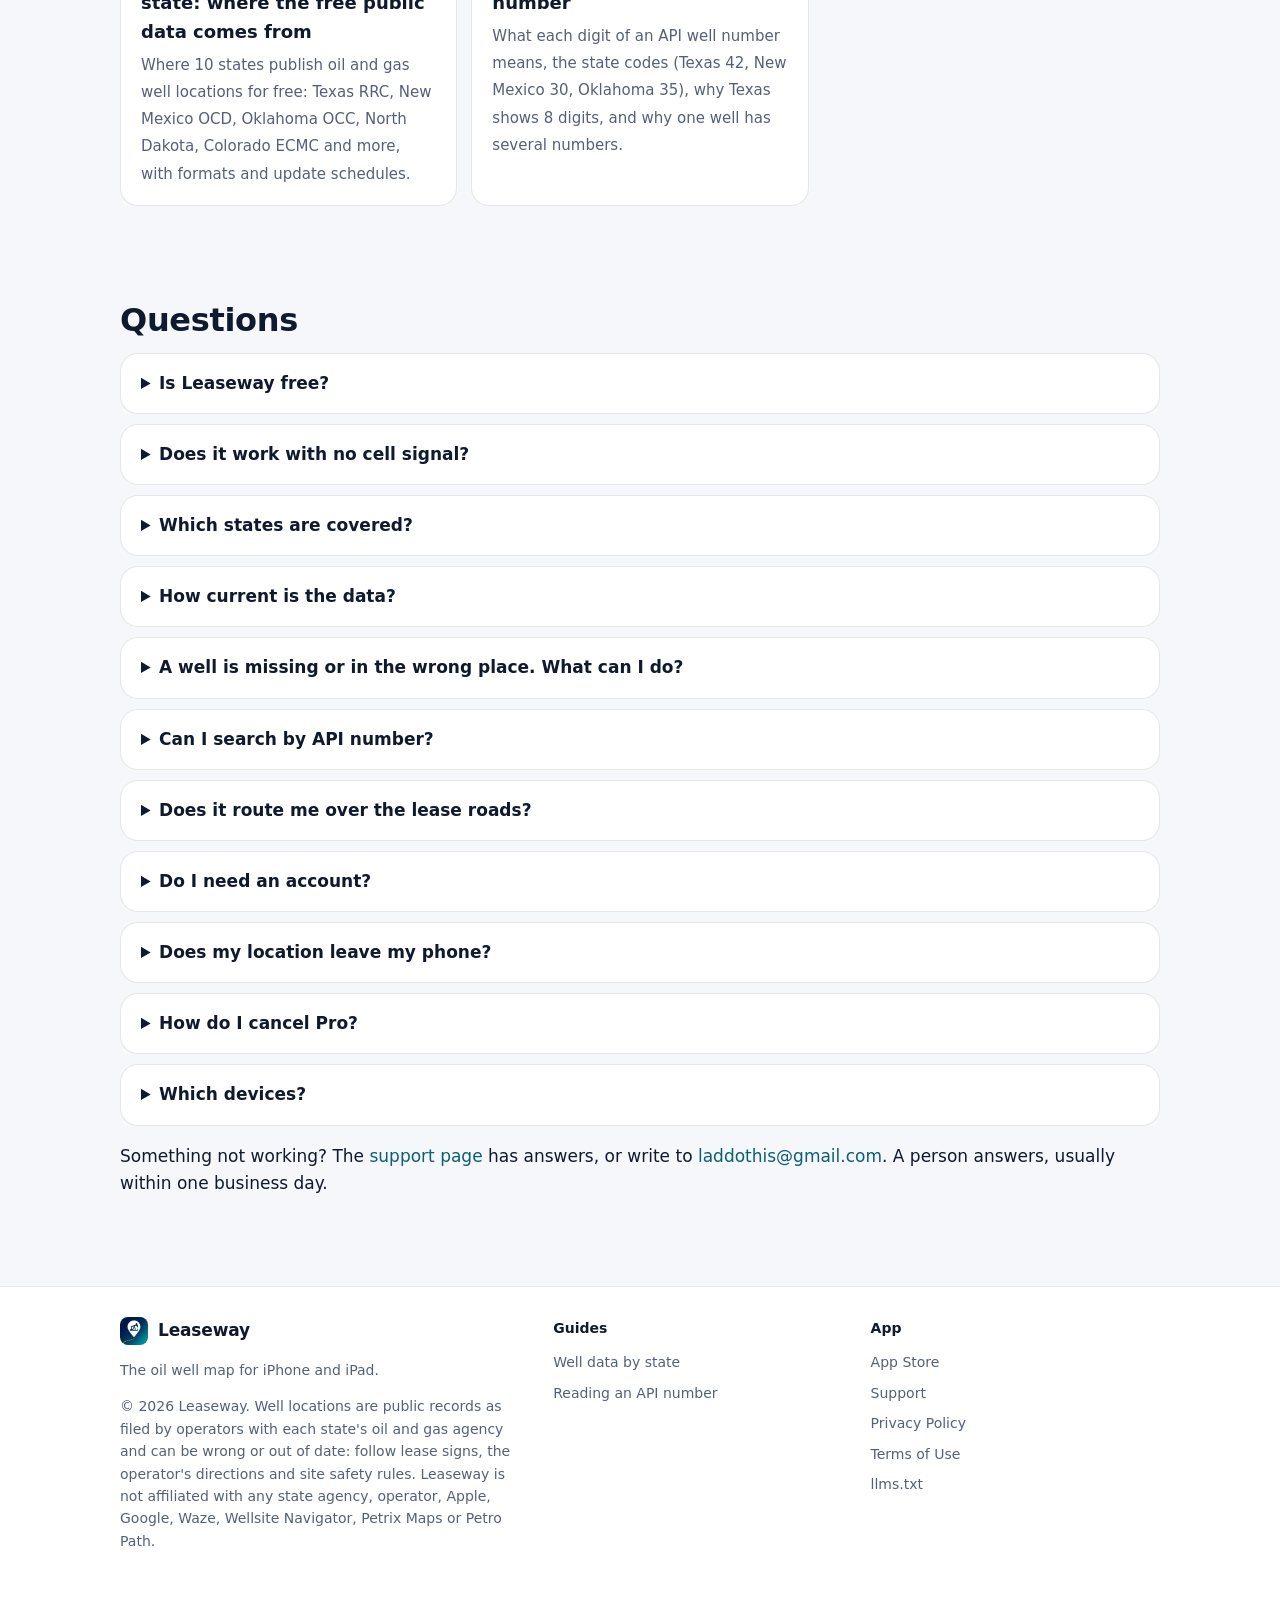
==== commit 75e6522f: "Leaseway is on the App Store: links in place of Coming soon" ====
--- a/index.html
+++ b/index.html
@@ -10,6 +10,7 @@
 <meta name="color-scheme" content="light dark">
 <meta name="theme-color" content="#f5f7fb" media="(prefers-color-scheme: light)">
 <meta name="theme-color" content="#0b1020" media="(prefers-color-scheme: dark)">
+<meta name="apple-itunes-app" content="app-id=6838147808">
 <meta property="og:type" content="website">
 <meta property="og:site_name" content="Leaseway">
 <meta property="og:title" content="Leaseway: Oil Well Map for iPhone and iPad, Works Offline">
@@ -25,7 +26,7 @@
 <link rel="stylesheet" href="style.css">
 <link rel="alternate" type="text/plain" title="llms.txt" href="llms.txt">
 <script type="application/ld+json">{"@context": "https://schema.org", "@type": "WebSite", "name": "Leaseway", "url": "https://coderalert0.github.io/leaseway-site/", "description": "Find any oil or gas well by lease name, API number or operator, see every well on the pad, and get there. 3.3 million wells in 10 states, offline. No account.", "publisher": {"@type": "Organization", "name": "Leaseway", "url": "https://coderalert0.github.io/leaseway-site/", "logo": "https://coderalert0.github.io/leaseway-site/img/icon-512.png"}, "inLanguage": "en-US"}</script>
-<script type="application/ld+json">{"@context": "https://schema.org", "@type": "MobileApplication", "name": "Oil Well Map: Leaseway", "alternateName": "Leaseway", "url": "https://coderalert0.github.io/leaseway-site/", "operatingSystem": "iOS 17.0 or later", "applicationCategory": "TravelApplication", "applicationSubCategory": "Navigation", "description": "Leaseway is an oil well map for iPhone and iPad. Oilfield drivers, pumpers, hotshots, water haulers, service crews and landmen search any oil or gas well by lease name, well number, API number or operator, see every well on its pad, and get directions in Apple Maps, Google Maps or Waze, with a last-mile compass guide past where the road ends. Wells come from each state's oil and gas agency (10 states, 3.3 million wells) and are stored on the device, so search and the map work with no signal. No account.", "featureList": ["3,312,481 oil and gas wells in 10 states, from each state's regulator", "Search by lease name, well number, operator or API number (any form)", "Every well on the pad listed", "Works offline once a state is downloaded", "Directions in Apple Maps, Google Maps or Waze", "Last-mile compass guide to the wellhead", "Notes for every well (gate codes, turn-offs)", "Lists for the day's run", "Pins for gates, risers and bad crossings", "Nightly data updates", "Record your way in over lease roads and send it as GPX (Pro)", "Unlimited trips, lists and pins (Pro)"], "inLanguage": "en", "publisher": {"@type": "Organization", "name": "Leaseway", "url": "https://coderalert0.github.io/leaseway-site/", "logo": "https://coderalert0.github.io/leaseway-site/img/icon-512.png"}, "offers": [{"@type": "Offer", "name": "Leaseway (free: map, search, details, 3 trips a week)", "price": "0", "priceCurrency": "USD"}, {"@type": "Offer", "name": "Leaseway Pro, monthly", "price": "9.99", "priceCurrency": "USD"}, {"@type": "Offer", "name": "Leaseway Pro, yearly", "price": "79.99", "priceCurrency": "USD"}], "image": "https://coderalert0.github.io/leaseway-site/img/icon-512.png", "screenshot": ["https://coderalert0.github.io/leaseway-site/img/shots/iphone-1-pad.jpg", "https://coderalert0.github.io/leaseway-site/img/shots/iphone-2-search.jpg", "https://coderalert0.github.io/leaseway-site/img/shots/iphone-4-guide.jpg", "https://coderalert0.github.io/leaseway-site/img/shots/iphone-5-note.jpg", "https://coderalert0.github.io/leaseway-site/img/shots/iphone-3-map.jpg", "https://coderalert0.github.io/leaseway-site/img/shots/iphone-6-states.jpg"]}</script>
+<script type="application/ld+json">{"@context": "https://schema.org", "@type": "MobileApplication", "name": "Oil Well Map: Leaseway", "alternateName": "Leaseway", "url": "https://coderalert0.github.io/leaseway-site/", "operatingSystem": "iOS 17.0 or later", "applicationCategory": "TravelApplication", "applicationSubCategory": "Navigation", "description": "Leaseway is an oil well map for iPhone and iPad. Oilfield drivers, pumpers, hotshots, water haulers, service crews and landmen search any oil or gas well by lease name, well number, API number or operator, see every well on its pad, and get directions in Apple Maps, Google Maps or Waze, with a last-mile compass guide past where the road ends. Wells come from each state's oil and gas agency (10 states, 3.3 million wells) and are stored on the device, so search and the map work with no signal. No account.", "featureList": ["3,312,481 oil and gas wells in 10 states, from each state's regulator", "Search by lease name, well number, operator or API number (any form)", "Every well on the pad listed", "Works offline once a state is downloaded", "Directions in Apple Maps, Google Maps or Waze", "Last-mile compass guide to the wellhead", "Notes for every well (gate codes, turn-offs)", "Lists for the day's run", "Pins for gates, risers and bad crossings", "Nightly data updates", "Record your way in over lease roads and send it as GPX (Pro)", "Unlimited trips, lists and pins (Pro)"], "inLanguage": "en", "publisher": {"@type": "Organization", "name": "Leaseway", "url": "https://coderalert0.github.io/leaseway-site/", "logo": "https://coderalert0.github.io/leaseway-site/img/icon-512.png"}, "offers": [{"@type": "Offer", "name": "Leaseway (free: map, search, details, 3 trips a week)", "price": "0", "priceCurrency": "USD"}, {"@type": "Offer", "name": "Leaseway Pro, monthly", "price": "9.99", "priceCurrency": "USD"}, {"@type": "Offer", "name": "Leaseway Pro, yearly", "price": "79.99", "priceCurrency": "USD"}], "installUrl": "https://apps.apple.com/us/app/id6838147808", "downloadUrl": "https://apps.apple.com/us/app/id6838147808", "image": "https://coderalert0.github.io/leaseway-site/img/icon-512.png", "screenshot": ["https://coderalert0.github.io/leaseway-site/img/shots/iphone-1-pad.jpg", "https://coderalert0.github.io/leaseway-site/img/shots/iphone-2-search.jpg", "https://coderalert0.github.io/leaseway-site/img/shots/iphone-4-guide.jpg", "https://coderalert0.github.io/leaseway-site/img/shots/iphone-5-note.jpg", "https://coderalert0.github.io/leaseway-site/img/shots/iphone-3-map.jpg", "https://coderalert0.github.io/leaseway-site/img/shots/iphone-6-states.jpg"]}</script>
 <script type="application/ld+json">{"@context": "https://schema.org", "@type": "FAQPage", "mainEntity": [{"@type": "Question", "name": "Is Leaseway free?", "acceptedAnswer": {"@type": "Answer", "text": "Yes, to find wells: every well on the map, search by lease, API number or operator, well details, every well on the pad, notes, one list and 10 pins, with no account. The free plan also includes 3 trips a week (directions, the guide, or a well's coordinates copied or shared). Leaseway Pro removes that limit and adds recorded routes, unlimited lists and pins, and sending whole lists, for $9.99 a month or $79.99 a year (a week free for new subscribers), in the US."}}, {"@type": "Question", "name": "Does it work with no cell signal?", "acceptedAnswer": {"@type": "Answer", "text": "Yes, for the wells: once a state is downloaded, search, the well dots, details, notes and the last-mile guide work with no signal, because GPS and the compass don't need one. Apple's street map and satellite imagery behind the dots need a connection unless iOS has them cached from earlier, and turn-by-turn directions are up to your maps app."}}, {"@type": "Question", "name": "Which states are covered?", "acceptedAnswer": {"@type": "Answer", "text": "Texas, New Mexico, Oklahoma, North Dakota, Colorado, Kansas, California, Ohio, Montana and West Virginia: 3,312,481 wells, each from that state's oil and gas regulator. The table above lists each state's source, size and data date."}}, {"@type": "Question", "name": "How current is the data?", "acceptedAnswer": {"@type": "Answer", "text": "Leaseway rebuilds each state from its agency's own files every night and the app updates the states you've downloaded by itself, on Wi-Fi unless you allow cellular. How current that is depends on the state: Texas's map layer is live, its new drilling permits come nightly and its well records twice a week; North Dakota, Colorado and Oklahoma publish daily or nightly files; New Mexico's is a live service. Each state's date is shown in the app."}}, {"@type": "Question", "name": "A well is missing or in the wrong place. What can I do?", "acceptedAnswer": {"@type": "Answer", "text": "Locations come from what operators filed with the state, so a new permit can lag a few days and an old well's location can be off. Use the operator's directions and the lease sign. Then email us the API number and what's wrong: we check it against the state's records, and if our copy is wrong we fix it."}}, {"@type": "Question", "name": "Can I search by API number?", "acceptedAnswer": {"@type": "Answer", "text": "Yes, in any form: 10, 12 or 14 digits, with or without dashes, without the state code (the 8-digit form Texas uses), or just the last five digits. See how to read an API well number."}}, {"@type": "Question", "name": "Does it route me over the lease roads?", "acceptedAnswer": {"@type": "Answer", "text": "Not turn by turn: no public map has every lease road. Your maps app gets you as close as public roads go, then the guide points you to the wellhead in a straight line. With Pro you can record your way in over the lease roads once, follow it next time, and send it to your crew."}}, {"@type": "Question", "name": "Do I need an account?", "acceptedAnswer": {"@type": "Answer", "text": "No. There's nothing to sign up for. Pro is tied to your Apple Account, and Restore Purchases brings it to your other iPhone or iPad."}}, {"@type": "Question", "name": "Does my location leave my phone?", "acceptedAnswer": {"@type": "Answer", "text": "No. Location is used on your phone for distances, the guide and recording routes. Leaseway has no analytics. The only thing the app downloads from our server is the state well files, and the server keeps no access logs. See the privacy policy."}}, {"@type": "Question", "name": "How do I cancel Pro?", "acceptedAnswer": {"@type": "Answer", "text": "Pro is billed by Apple. On your iPhone go to Settings › your name › Subscriptions › Leaseway and cancel at least 24 hours before the current period ends. Your notes, lists, pins and routes stay on your phone."}}, {"@type": "Question", "name": "Which devices?", "acceptedAnswer": {"@type": "Answer", "text": "iPhone and iPad with iOS 17 or later. On iPad, the well panel sits beside the map."}}]}</script>
 </head>
 <body>
@@ -38,7 +39,7 @@
       <a class="hide-sm" href="./#pricing">Pricing</a>
       <a class="hide-sm" href="./#guides">Guides</a>
       <a href="support.html">Support</a>
-      <a class="nav-cta" href="./#get">Coming soon</a>
+      <a class="nav-cta" href="https://apps.apple.com/us/app/id6838147808">Get the app</a>
     </nav>
   </div>
 </header>
@@ -50,7 +51,7 @@
     <h1>Every well on the pad. <em>And the way in.</em></h1>
     <p class="lead">Search any oil or gas well the way you were told it: lease name, well number, API number or operator. Leaseway lists every well on the pad, sends you to it in Apple Maps, Google Maps or Waze, and guides you the last mile past where the road ends. 3,312,481 wells in 10 states, on your phone, working with no signal. No account.</p>
     <div class="actions" id="get">
-      <span class="soon">Coming soon to the App Store<small>For iPhone, iOS 17 or later</small></span>
+      <a class="badge" href="https://apps.apple.com/us/app/id6838147808"><img src="img/app-store-badge.svg" alt="Download on the App Store" width="150" height="50"></a>
       <a class="btn btn-ghost" href="#states">The states</a>
     </div>
     <div class="facts"><span>Works with no signal</span><span>Every well on the pad, never hidden</span><span>Apple Maps, Google Maps or Waze</span><span>Updated nightly from the states</span><span>No account</span></div>
@@ -153,7 +154,7 @@
       <p>© 2026 Leaseway. Well locations are public records as filed by operators with each state's oil and gas agency and can be wrong or out of date: follow lease signs, the operator's directions and site safety rules. Leaseway is not affiliated with any state agency, operator, Apple, Google, Waze, Wellsite Navigator, Petrix Maps or Petro Path.</p>
     </div>
     <nav aria-label="Guides"><p class="foot-title">Guides</p><a href="oil-gas-well-data-by-state.html">Well data by state</a><a href="how-to-read-an-api-well-number.html">Reading an API number</a></nav>
-    <nav aria-label="App"><p class="foot-title">App</p><a href="support.html">Support</a><a href="privacy.html">Privacy Policy</a><a href="terms.html">Terms of Use</a><a href="llms.txt">llms.txt</a></nav>
+    <nav aria-label="App"><p class="foot-title">App</p><a href="https://apps.apple.com/us/app/id6838147808">App Store</a><a href="support.html">Support</a><a href="privacy.html">Privacy Policy</a><a href="terms.html">Terms of Use</a><a href="llms.txt">llms.txt</a></nav>
   </div>
 </footer>
 <script src="site.js"></script>
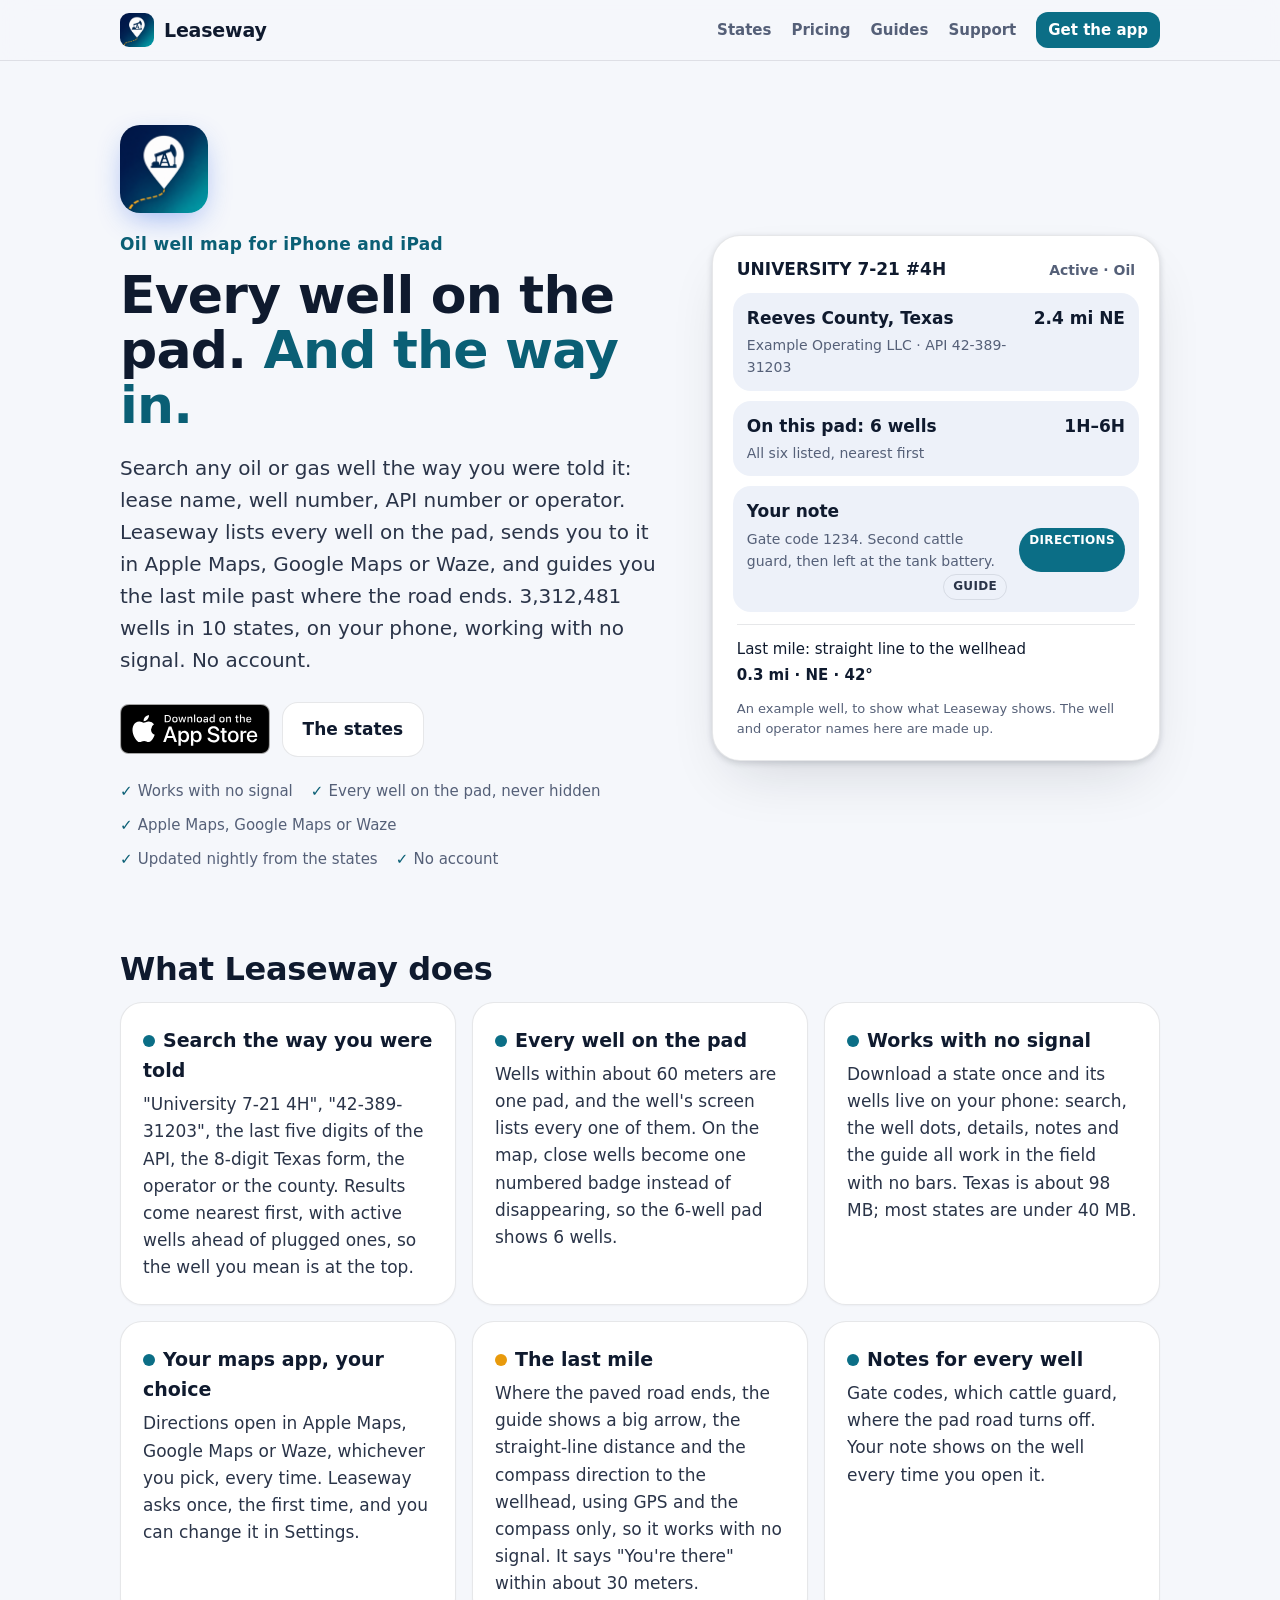
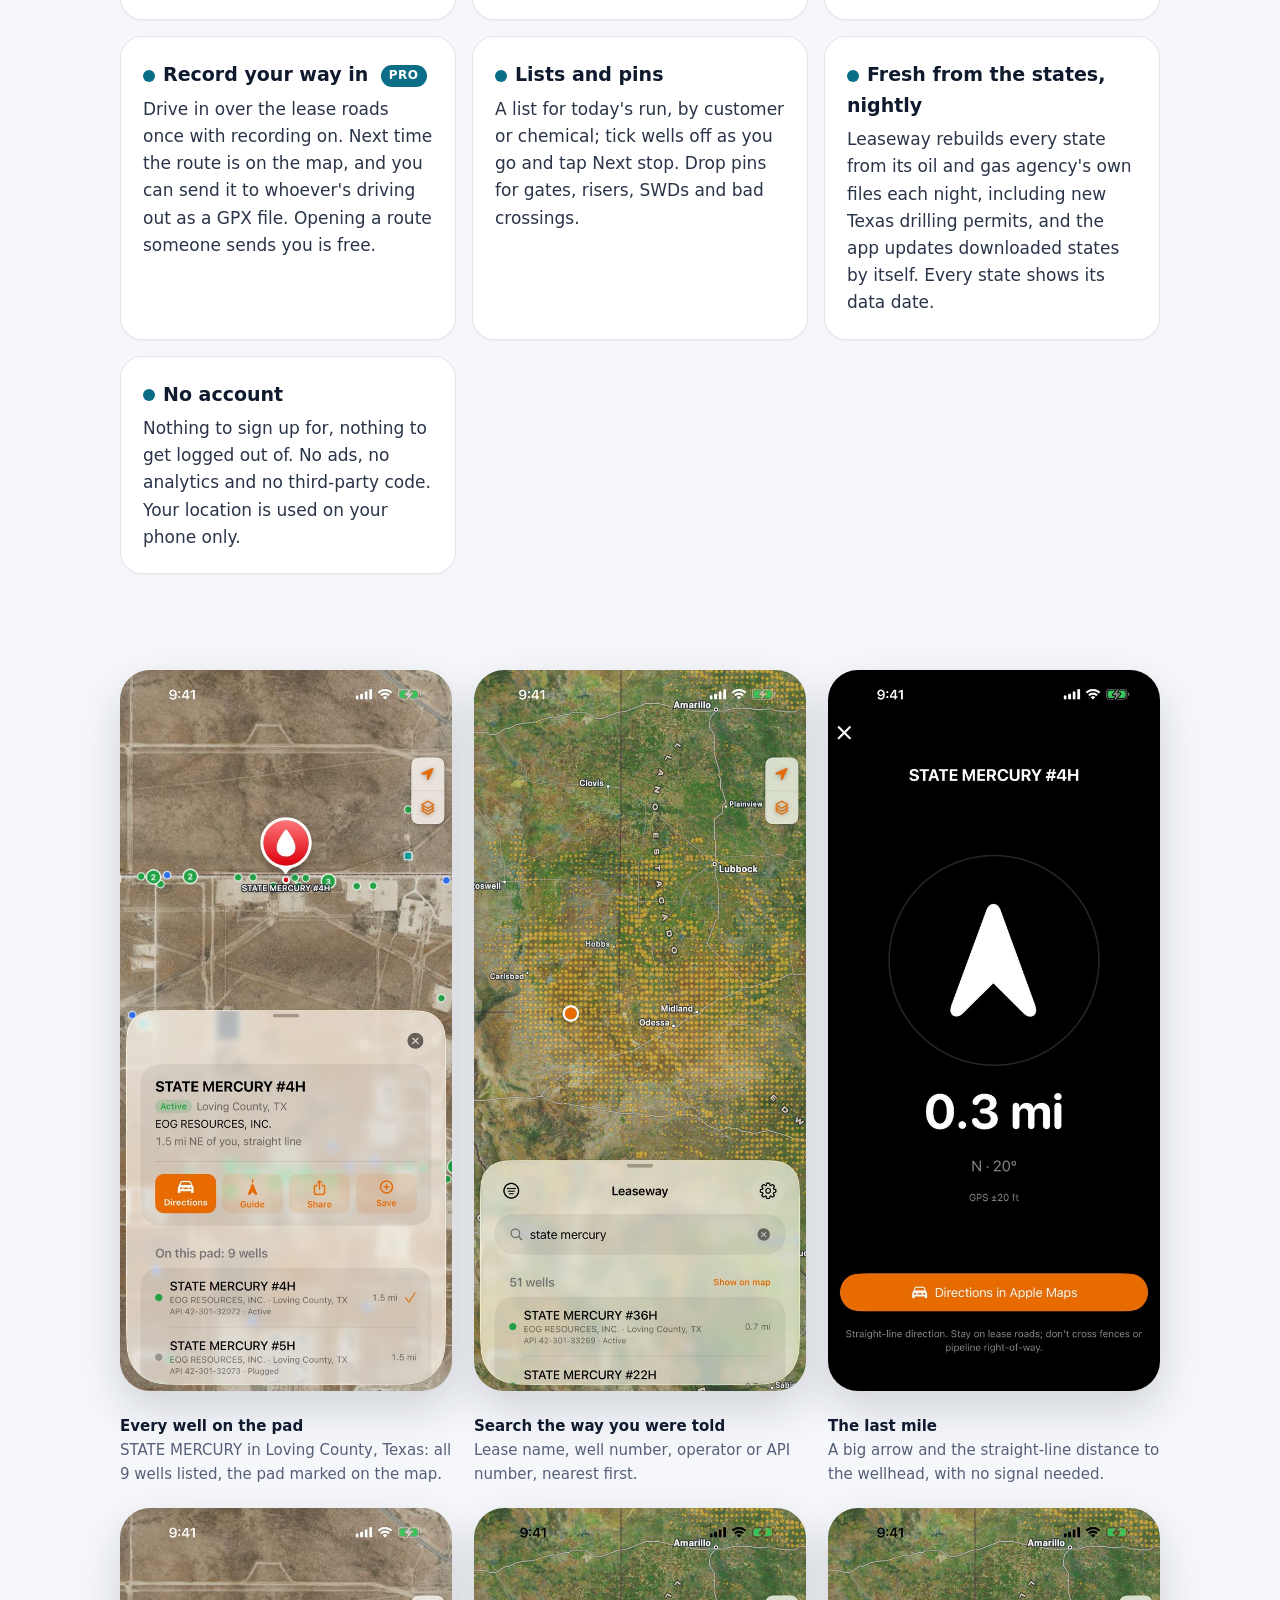
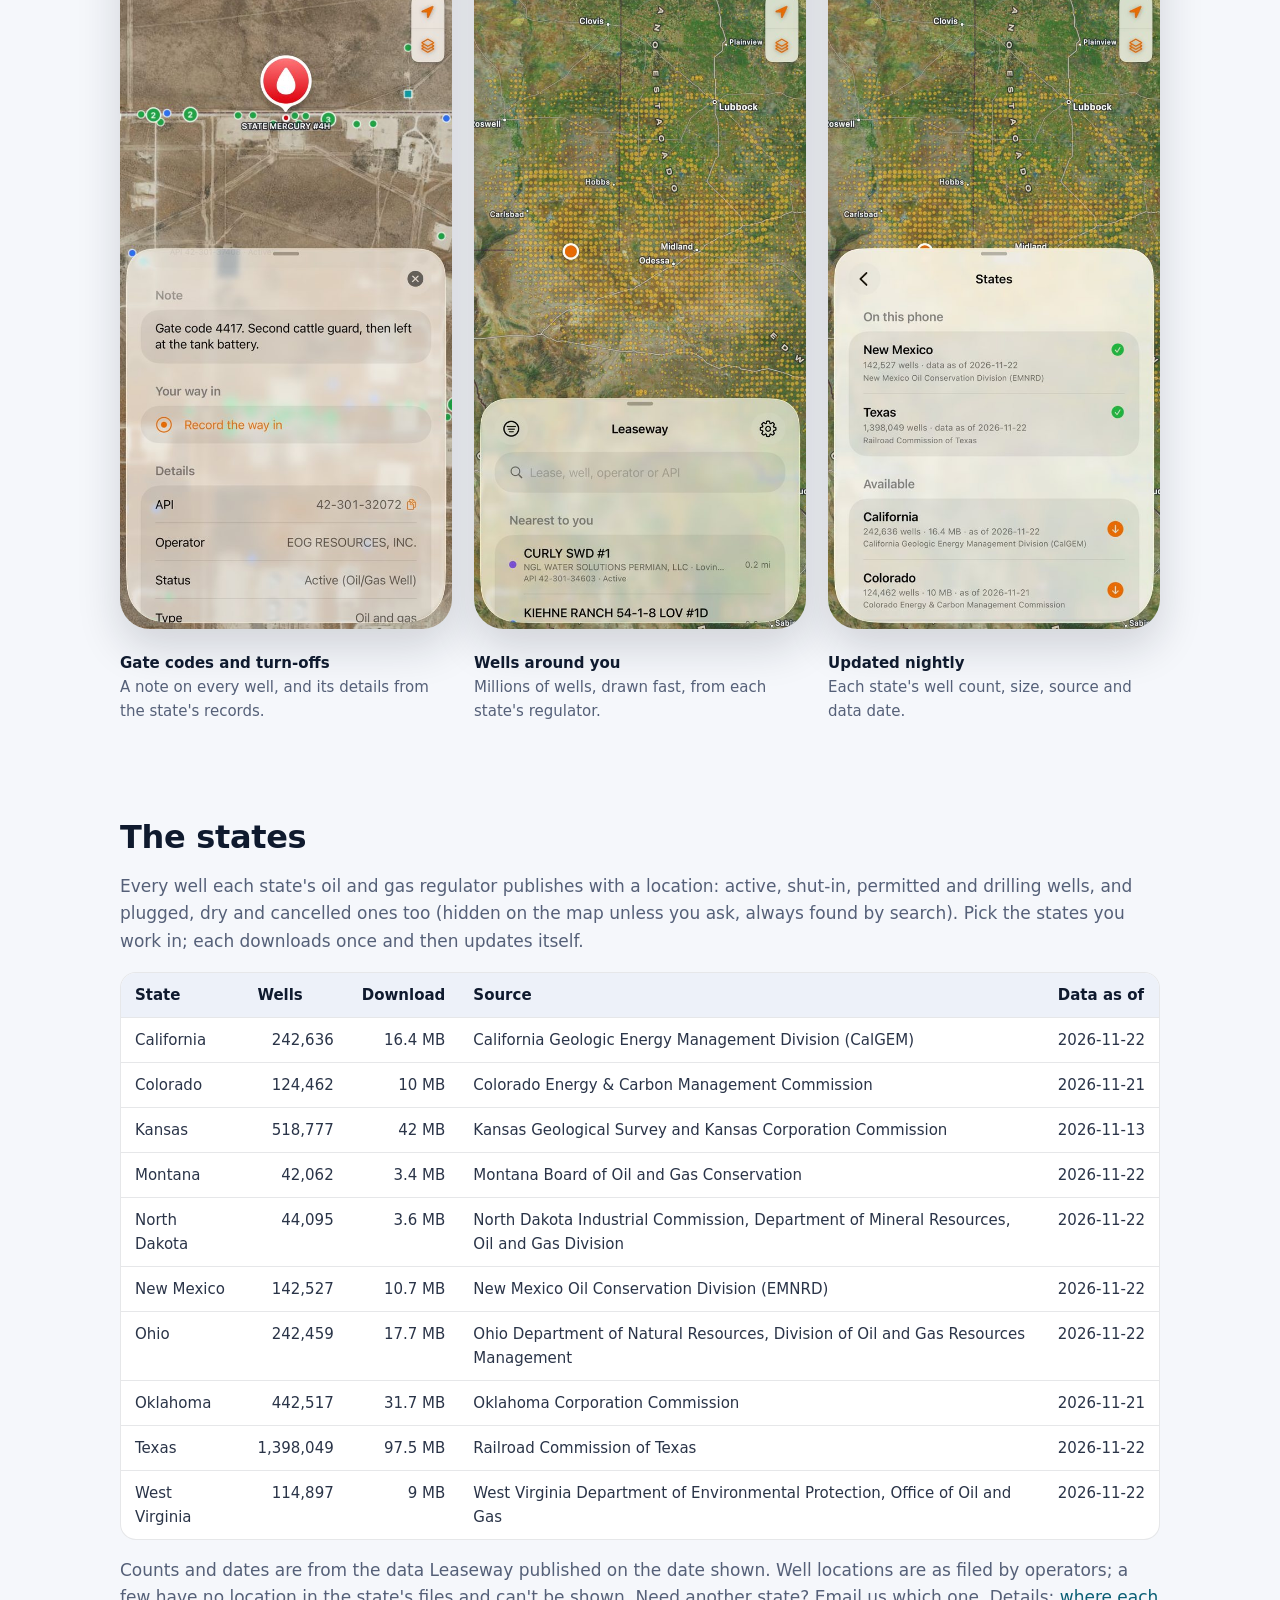
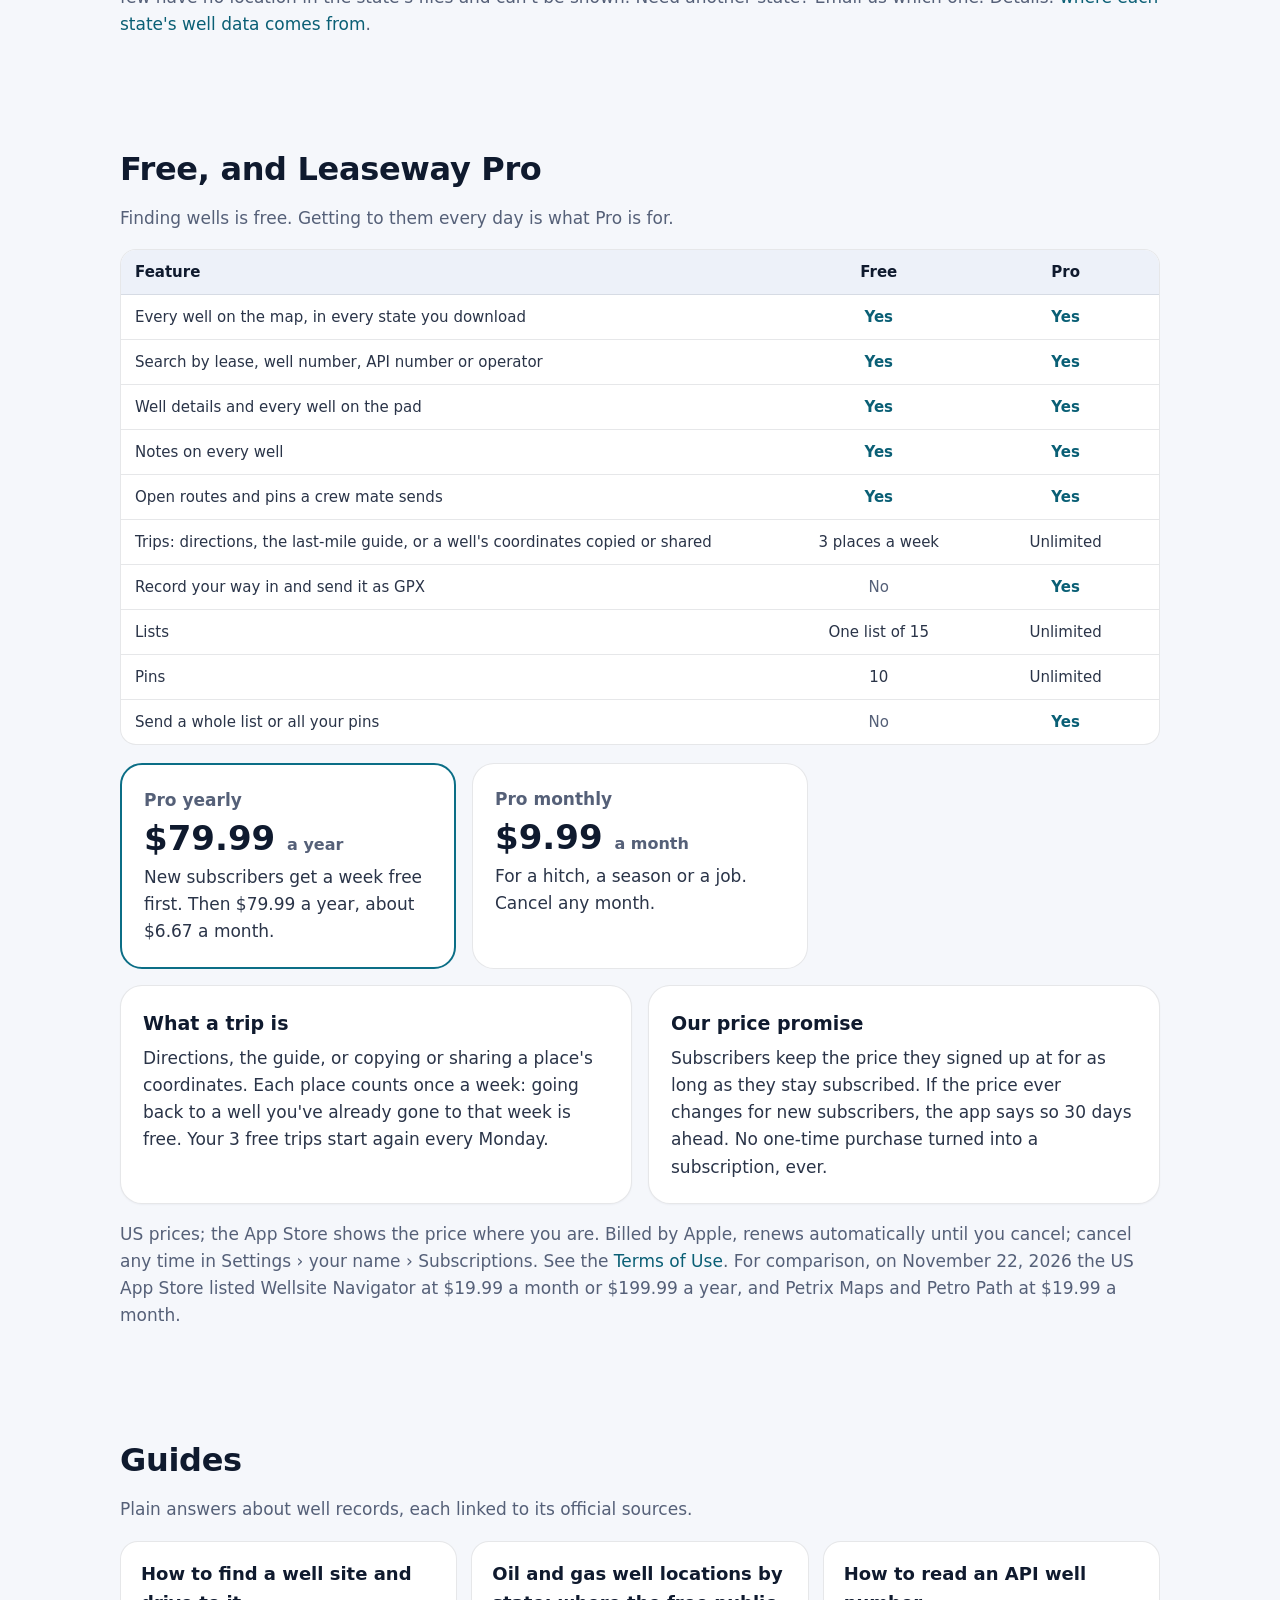
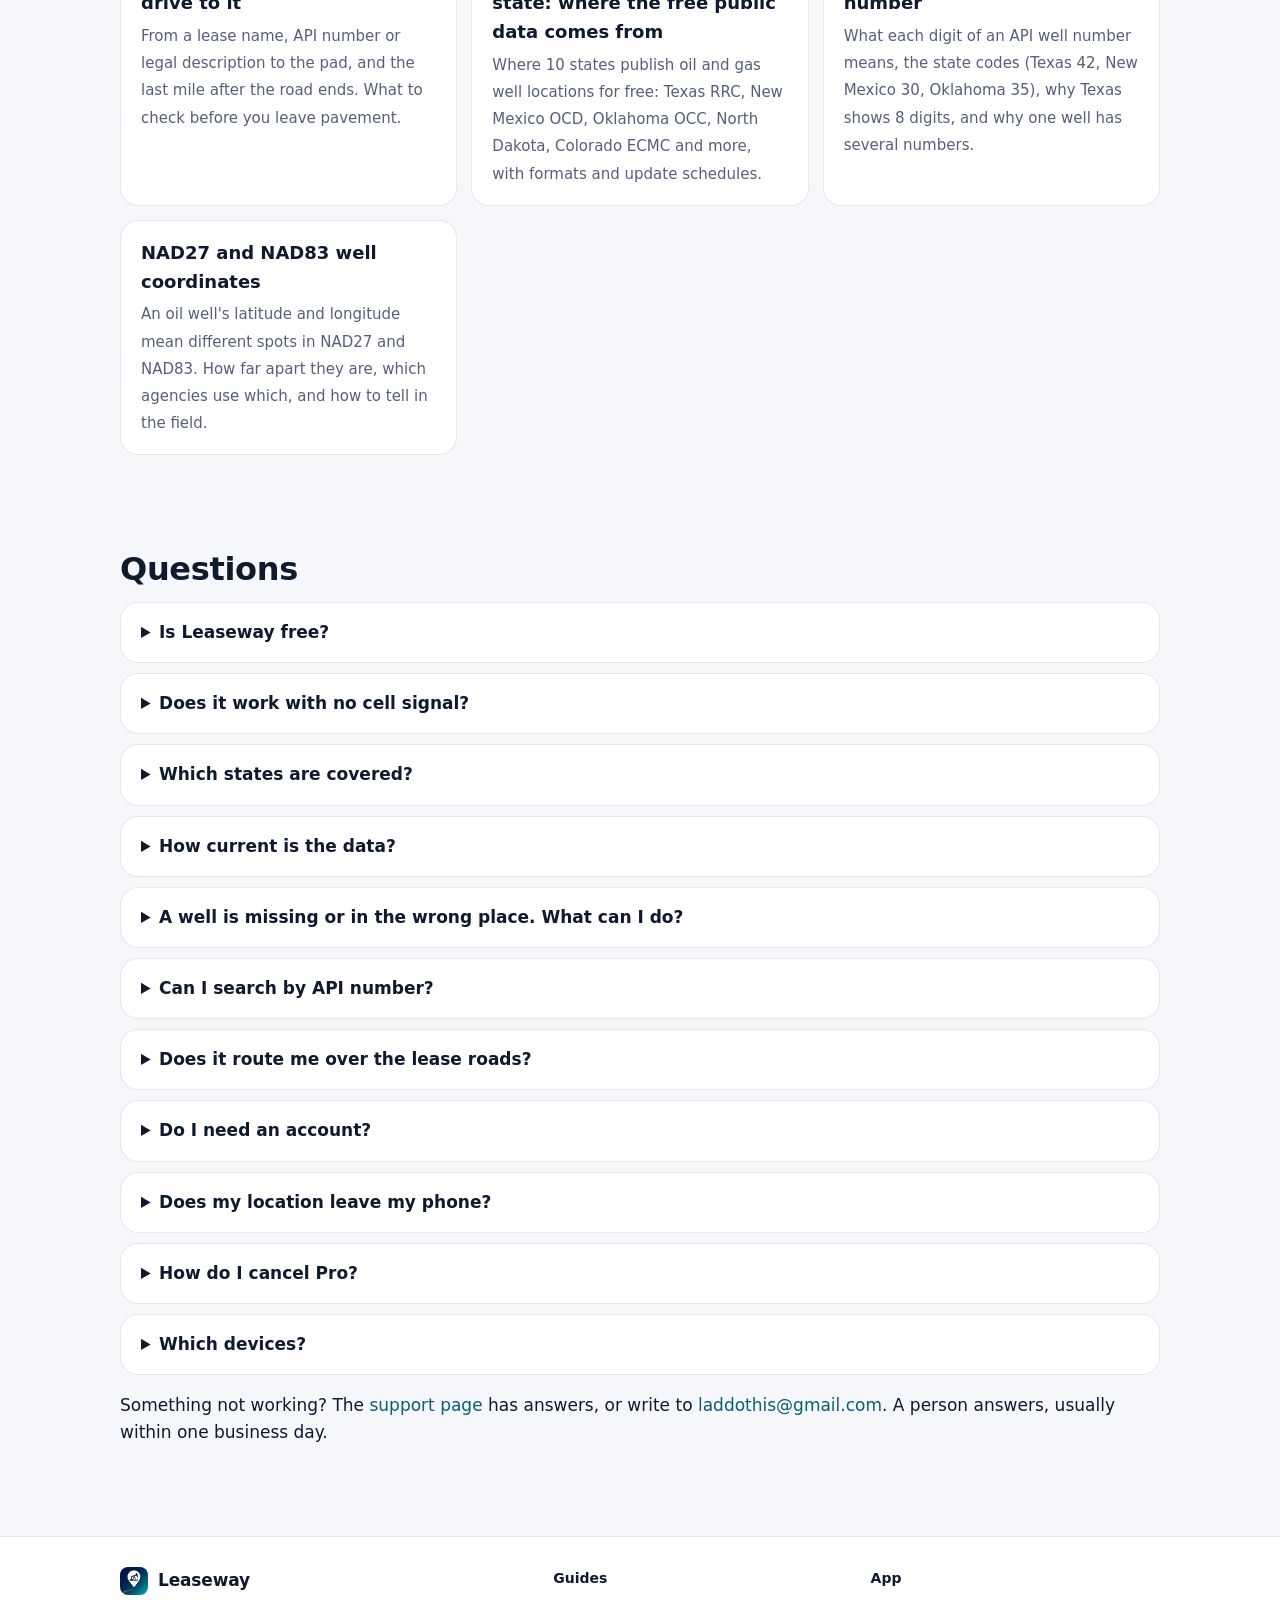
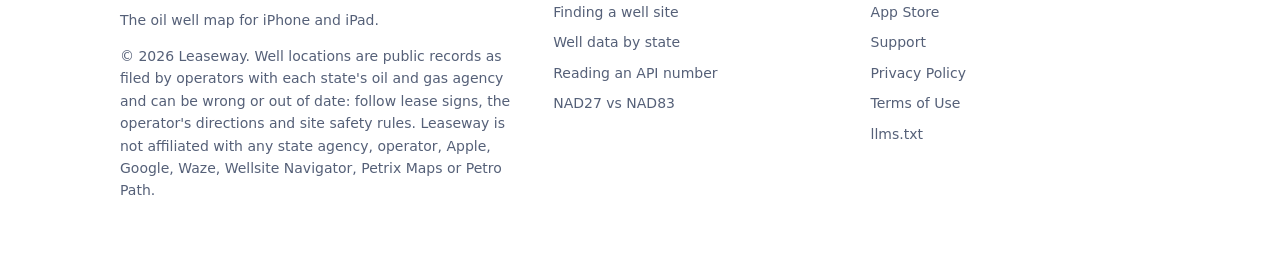
==== commit dbba05b2: "Two guides: finding a well site, and NAD27 vs NAD83 coordinates" ====
--- a/index.html
+++ b/index.html
@@ -126,7 +126,7 @@
 <section class="wrap" id="guides">
   <h2>Guides</h2>
   <p class="muted">Plain answers about well records, each linked to its official sources.</p>
-  <ul class="guides"><li><a href="oil-gas-well-data-by-state.html"><strong>Oil and gas well locations by state: where the free public data comes from</strong><span>Where 10 states publish oil and gas well locations for free: Texas RRC, New Mexico OCD, Oklahoma OCC, North Dakota, Colorado ECMC and more, with formats and update schedules.</span></a></li><li><a href="how-to-read-an-api-well-number.html"><strong>How to read an API well number</strong><span>What each digit of an API well number means, the state codes (Texas 42, New Mexico 30, Oklahoma 35), why Texas shows 8 digits, and why one well has several numbers.</span></a></li></ul>
+  <ul class="guides"><li><a href="find-a-well-site-and-drive-to-it.html"><strong>How to find a well site and drive to it</strong><span>From a lease name, API number or legal description to the pad, and the last mile after the road ends. What to check before you leave pavement.</span></a></li><li><a href="oil-gas-well-data-by-state.html"><strong>Oil and gas well locations by state: where the free public data comes from</strong><span>Where 10 states publish oil and gas well locations for free: Texas RRC, New Mexico OCD, Oklahoma OCC, North Dakota, Colorado ECMC and more, with formats and update schedules.</span></a></li><li><a href="how-to-read-an-api-well-number.html"><strong>How to read an API well number</strong><span>What each digit of an API well number means, the state codes (Texas 42, New Mexico 30, Oklahoma 35), why Texas shows 8 digits, and why one well has several numbers.</span></a></li><li><a href="nad27-nad83-well-coordinates.html"><strong>NAD27 and NAD83 well coordinates</strong><span>An oil well&#x27;s latitude and longitude mean different spots in NAD27 and NAD83. How far apart they are, which agencies use which, and how to tell in the field.</span></a></li></ul>
 </section>
 
 <section class="wrap" id="faq">
@@ -153,7 +153,7 @@
       <p>The oil well map for iPhone and iPad.</p>
       <p>© 2026 Leaseway. Well locations are public records as filed by operators with each state's oil and gas agency and can be wrong or out of date: follow lease signs, the operator's directions and site safety rules. Leaseway is not affiliated with any state agency, operator, Apple, Google, Waze, Wellsite Navigator, Petrix Maps or Petro Path.</p>
     </div>
-    <nav aria-label="Guides"><p class="foot-title">Guides</p><a href="oil-gas-well-data-by-state.html">Well data by state</a><a href="how-to-read-an-api-well-number.html">Reading an API number</a></nav>
+    <nav aria-label="Guides"><p class="foot-title">Guides</p><a href="find-a-well-site-and-drive-to-it.html">Finding a well site</a><a href="oil-gas-well-data-by-state.html">Well data by state</a><a href="how-to-read-an-api-well-number.html">Reading an API number</a><a href="nad27-nad83-well-coordinates.html">NAD27 vs NAD83</a></nav>
     <nav aria-label="App"><p class="foot-title">App</p><a href="https://apps.apple.com/us/app/id6838147808">App Store</a><a href="support.html">Support</a><a href="privacy.html">Privacy Policy</a><a href="terms.html">Terms of Use</a><a href="llms.txt">llms.txt</a></nav>
   </div>
 </footer>
